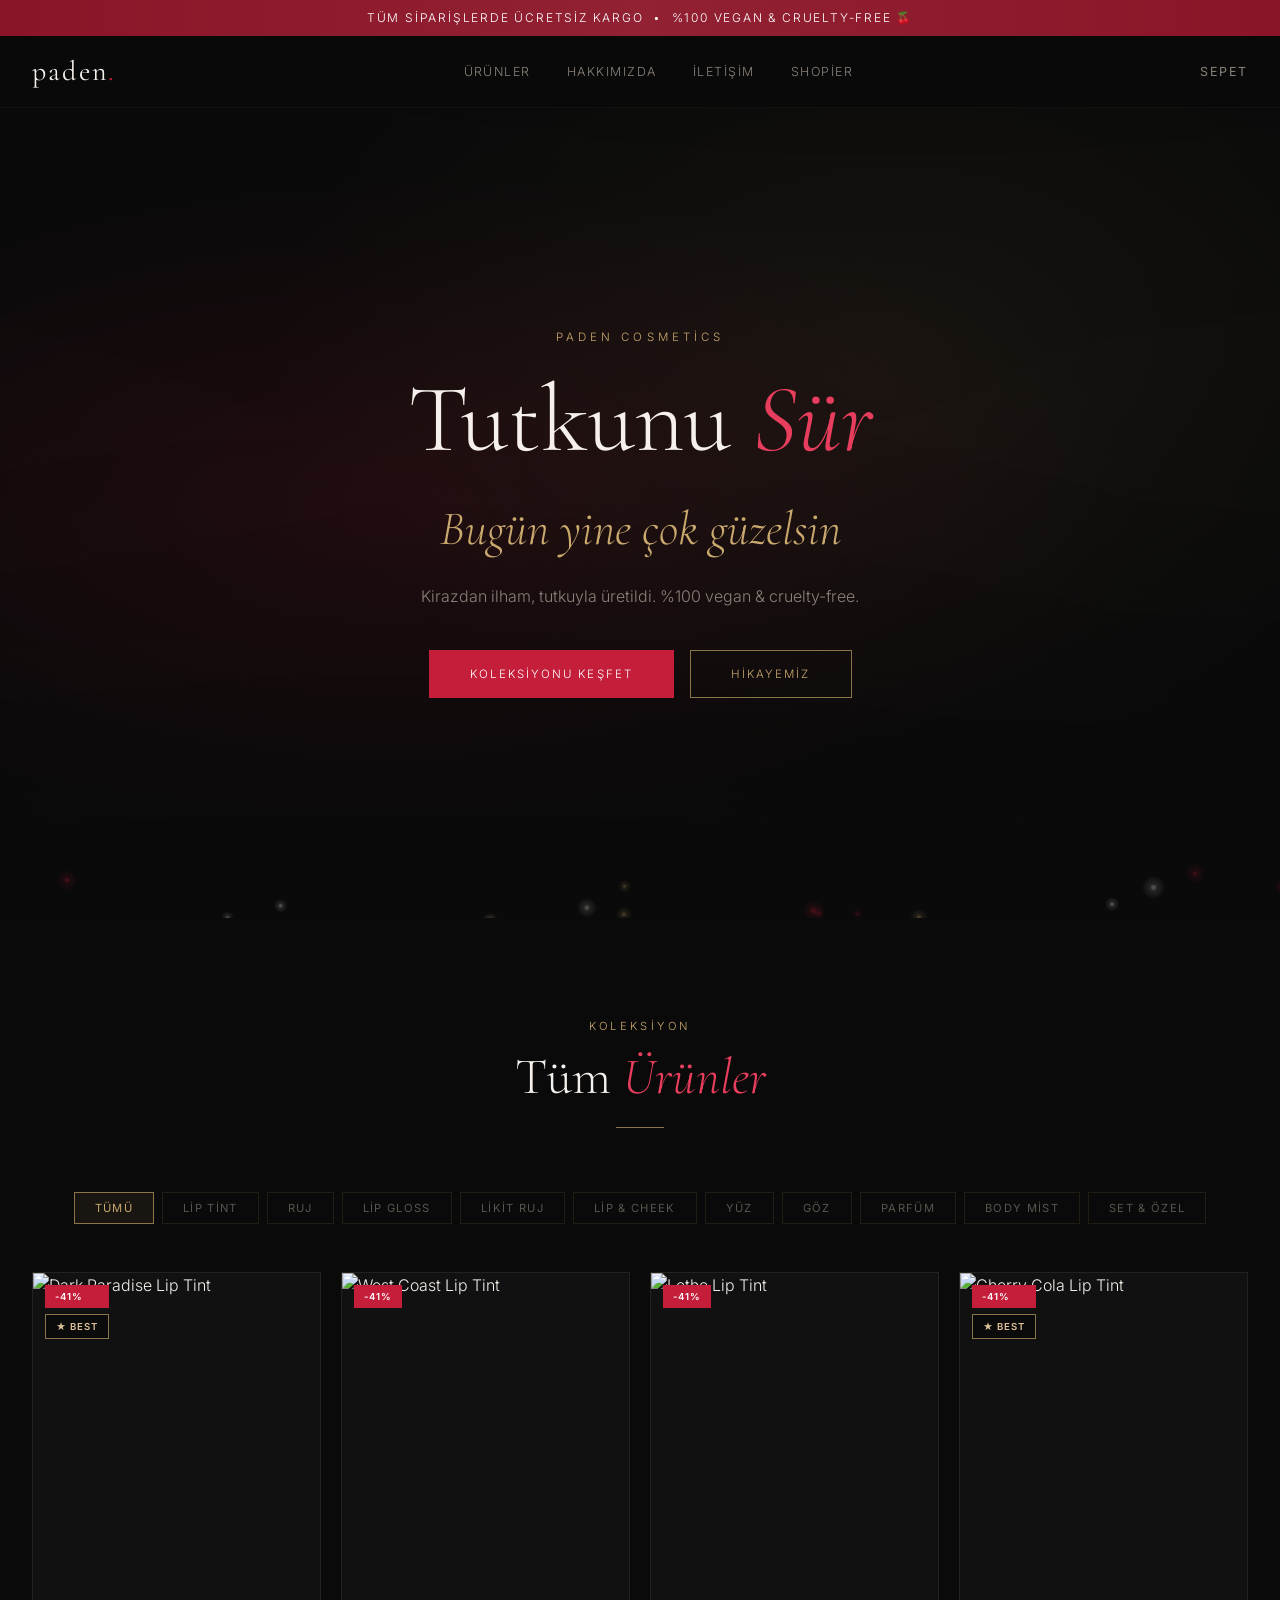
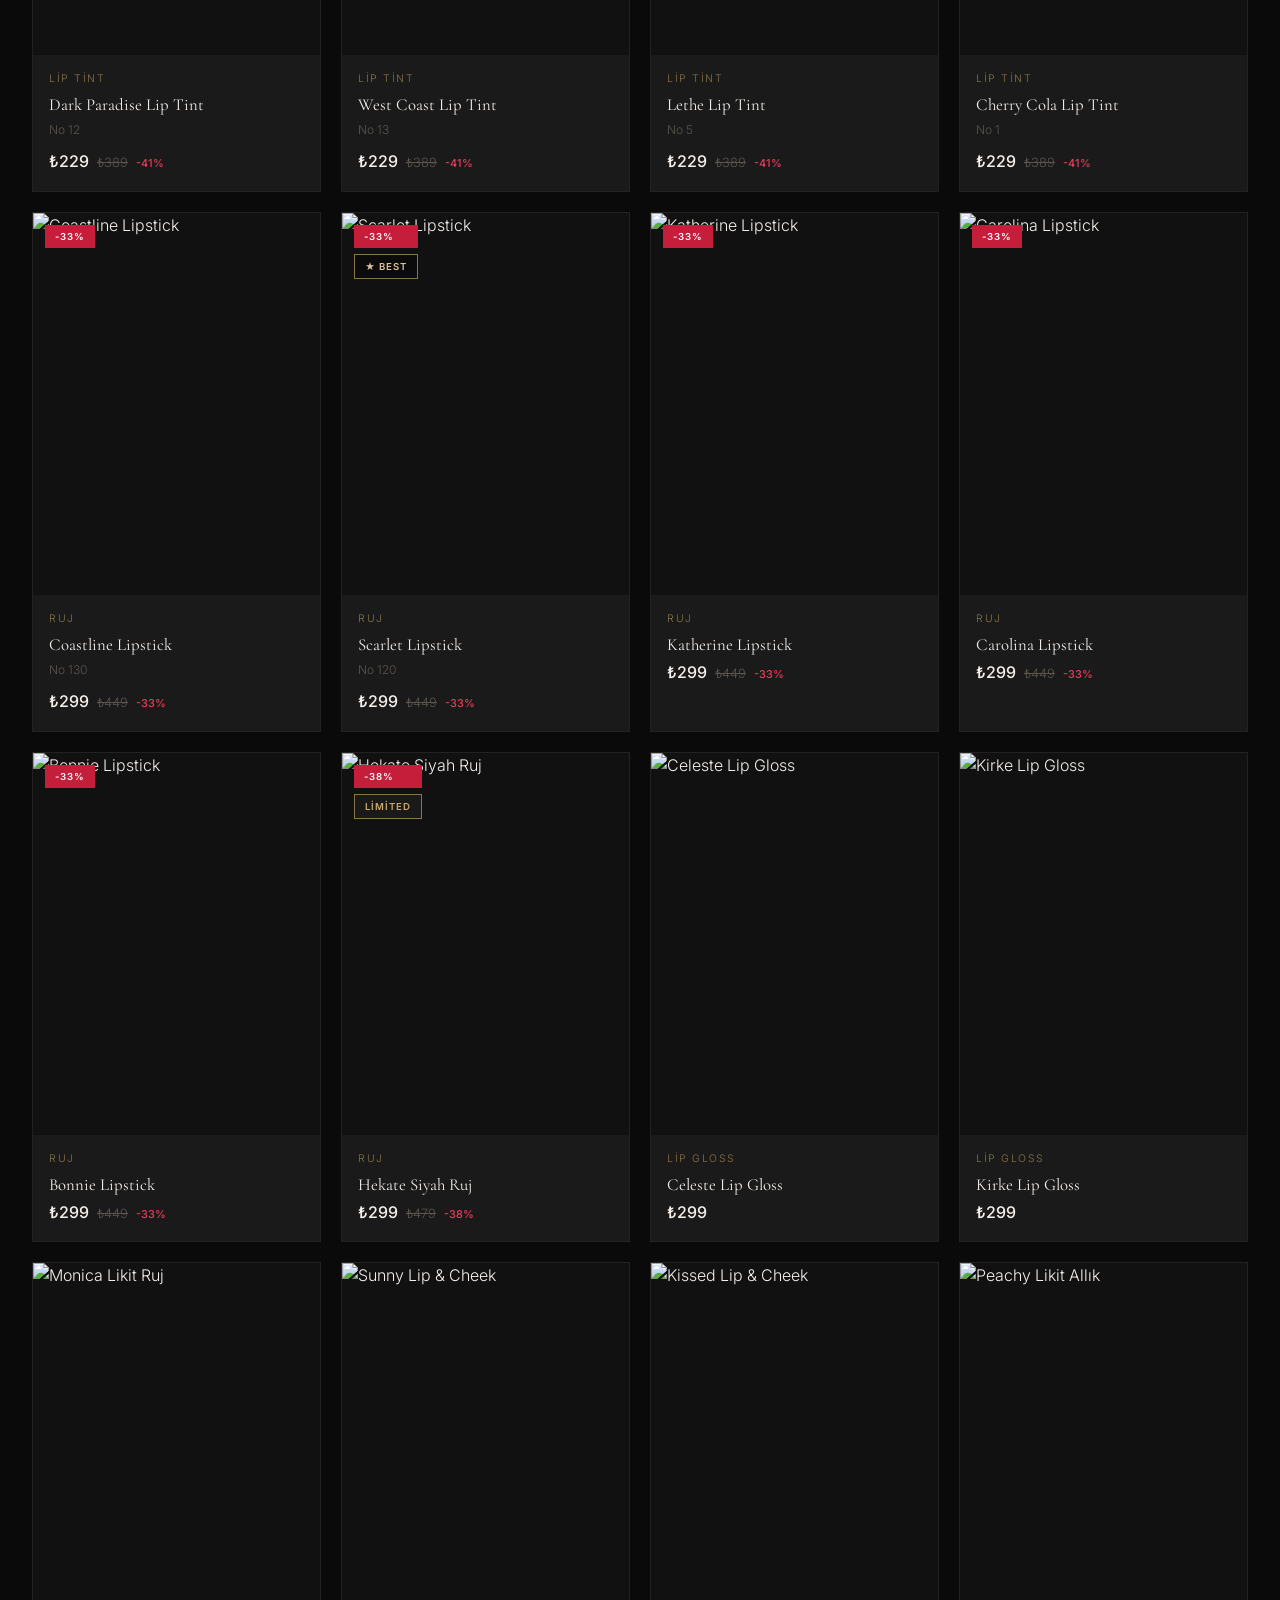
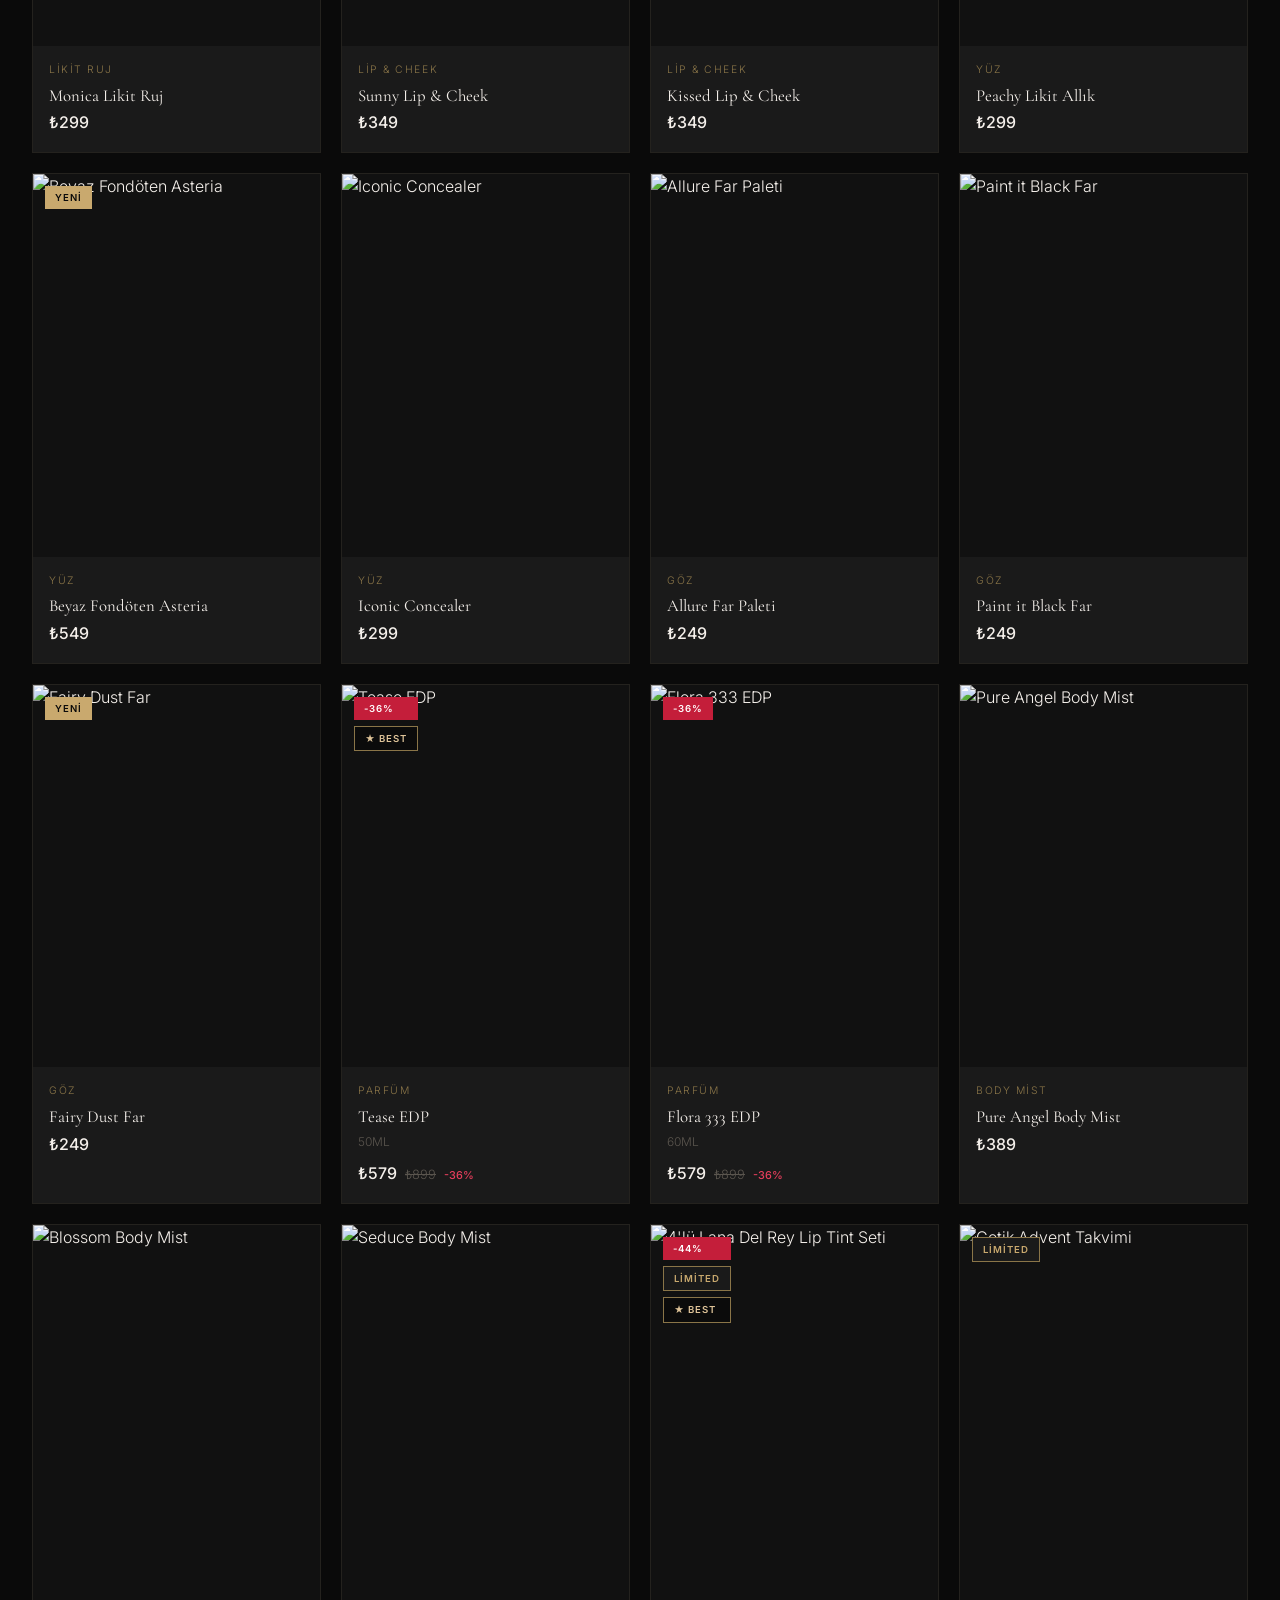
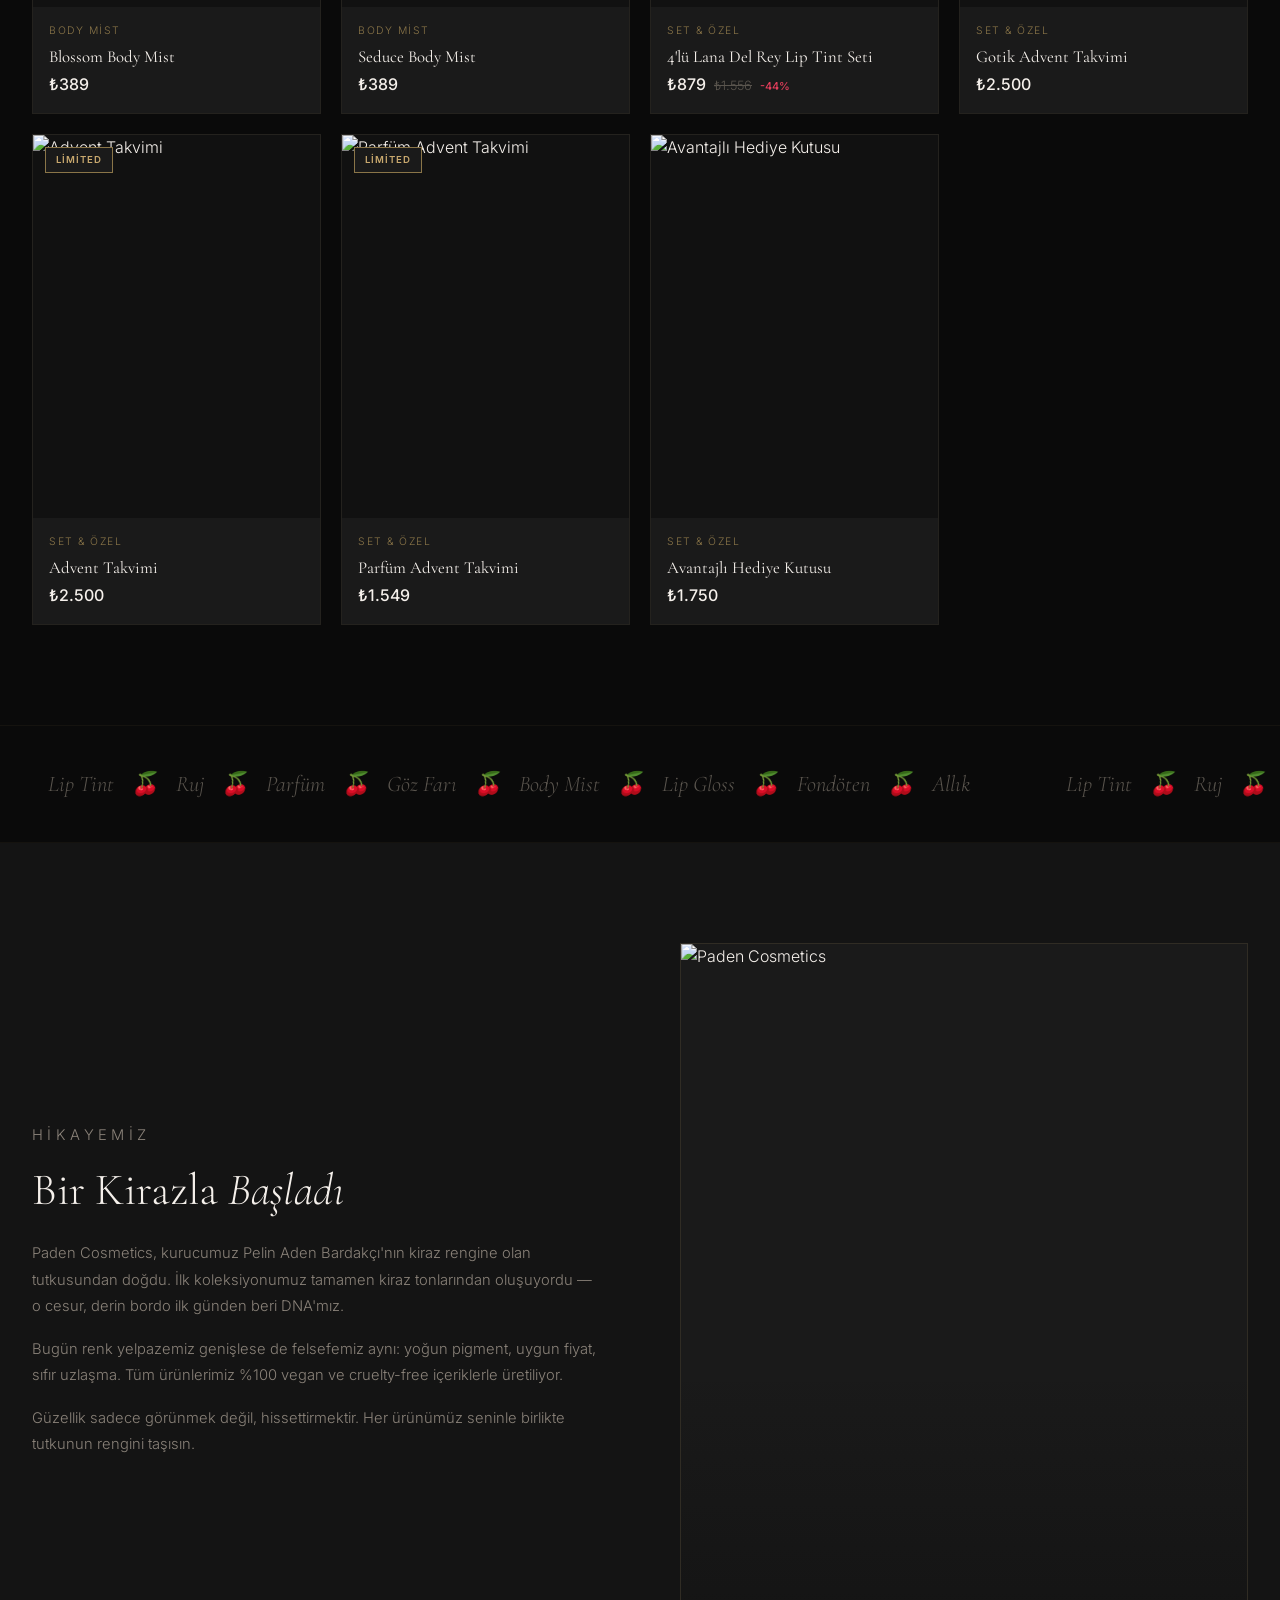
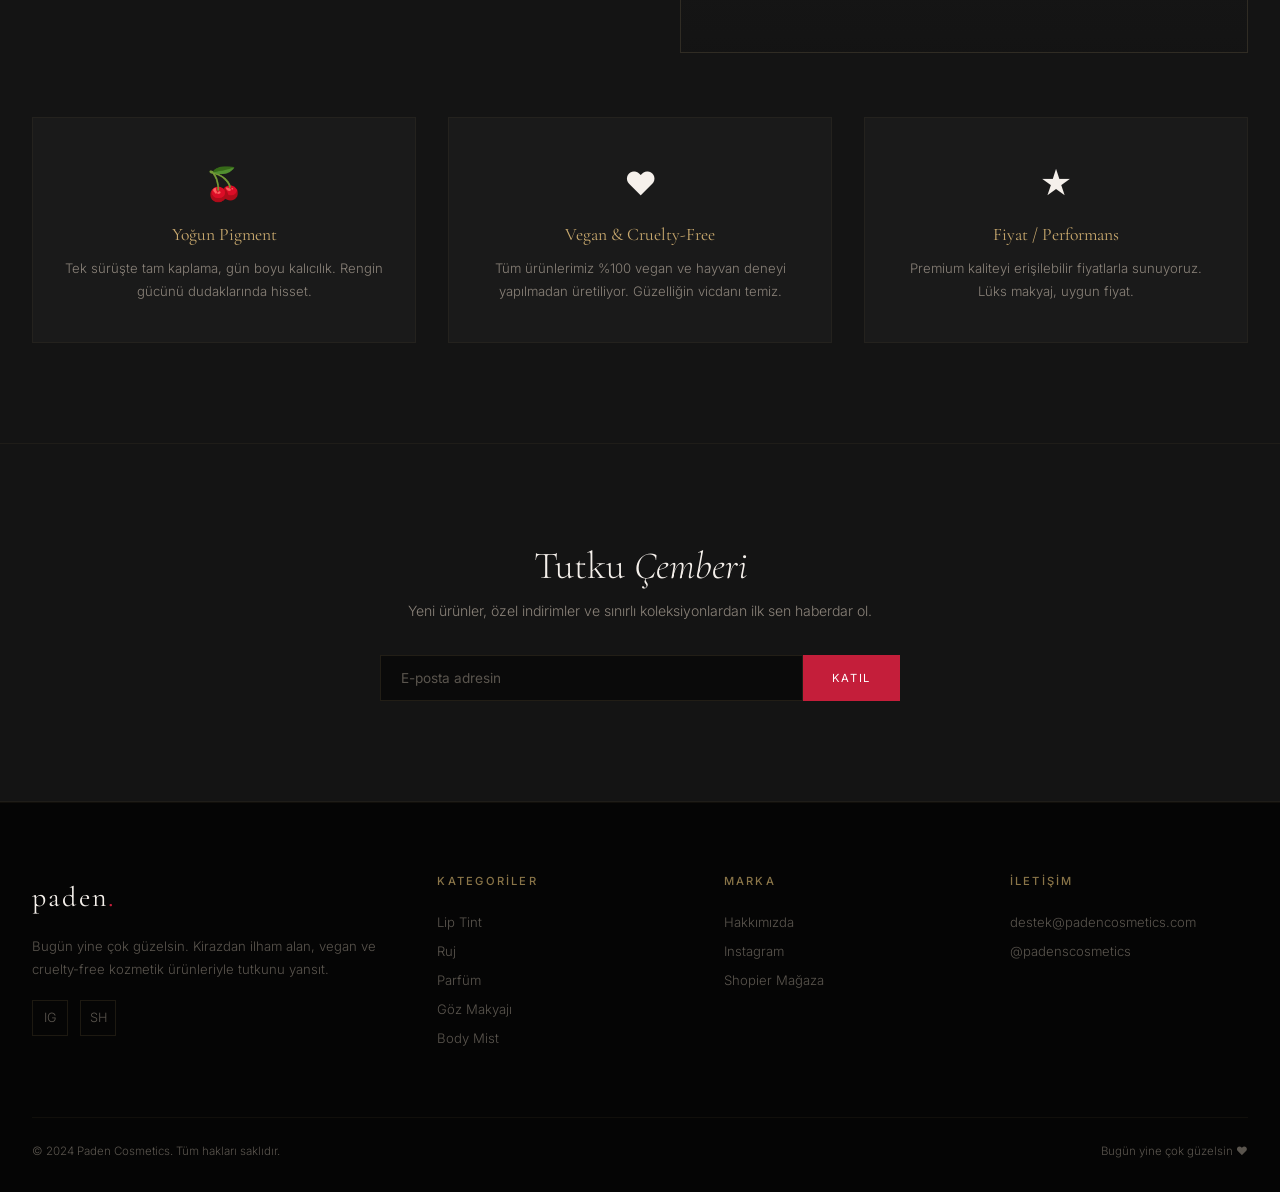
==== index.html @ 8fc8dcd7 "Premium double cherry loader with darker tones, glow, progress bar Redesigned loading screen: double" ====
<!DOCTYPE html>
<html lang="tr">
<head>
  <meta charset="UTF-8">
  <meta name="viewport" content="width=device-width, initial-scale=1.0">
  <title>Paden Cosmetics — Bugün Yine Çok Güzelsin</title>
  <meta name="description" content="Paden Cosmetics — Vegan, cruelty-free, yoğun pigmentli kozmetik. Kirazdan ilham, tutkuyla üretildi.">
  <link rel="stylesheet" href="css/style.css">
  <link rel="icon" href="data:image/svg+xml,<svg xmlns='http://www.w3.org/2000/svg' viewBox='0 0 32 32'><text y='24' font-size='24' fill='%23c41e3a'>P</text></svg>">
</head>
<body>

  <!-- Loading Screen -->
  <div class="loader" id="loader">
    <div class="loader-inner">
      <div class="loader-glow"></div>
      <svg viewBox="0 0 180 160" width="180" height="160" class="cherry-svg">
        <defs>
          <radialGradient id="cherryGrad" cx="40%" cy="35%" r="60%">
            <stop offset="0%" stop-color="#9a1a2e"/>
            <stop offset="40%" stop-color="#701222"/>
            <stop offset="100%" stop-color="#3d0812"/>
          </radialGradient>
          <radialGradient id="cherryGrad2" cx="40%" cy="35%" r="60%">
            <stop offset="0%" stop-color="#8a1628"/>
            <stop offset="40%" stop-color="#64101e"/>
            <stop offset="100%" stop-color="#350710"/>
          </radialGradient>
          <filter id="cherryBlur">
            <feGaussianBlur stdDeviation="0.5"/>
          </filter>
        </defs>
        <!-- Stems - elegant curves meeting at top -->
        <path d="M88 12 Q82 35 68 62" stroke="#3d6b2a" stroke-width="2.5" fill="none" stroke-linecap="round" opacity="0">
          <animate attributeName="opacity" from="0" to="1" dur="0.4s" begin="0.1s" fill="freeze"/>
        </path>
        <path d="M88 12 Q96 38 112 58" stroke="#3d6b2a" stroke-width="2.5" fill="none" stroke-linecap="round" opacity="0">
          <animate attributeName="opacity" from="0" to="1" dur="0.4s" begin="0.15s" fill="freeze"/>
        </path>
        <!-- Leaf at junction -->
        <path d="M86 14 Q96 6 108 10 Q100 18 88 16Z" fill="#4a8a34" opacity="0">
          <animate attributeName="opacity" from="0" to="1" dur="0.3s" begin="0.2s" fill="freeze"/>
        </path>
        <path d="M92 12 Q98 9 104 11" stroke="#5aa042" stroke-width="0.8" fill="none" opacity="0">
          <animate attributeName="opacity" from="0" to="0.6" dur="0.3s" begin="0.25s" fill="freeze"/>
        </path>

        <!-- Left cherry (slightly in front) -->
        <g opacity="0">
          <animate attributeName="opacity" from="0" to="1" dur="0.5s" begin="0.3s" fill="freeze"/>
          <circle cx="65" cy="95" r="32" fill="url(#cherryGrad)"/>
          <!-- Highlight -->
          <ellipse cx="52" cy="82" rx="10" ry="7" fill="rgba(255,255,255,0.15)" transform="rotate(-25 52 82)"/>
          <ellipse cx="50" cy="79" rx="4" ry="3" fill="rgba(255,255,255,0.25)" transform="rotate(-25 50 79)"/>
          <!-- Bottom shadow -->
          <ellipse cx="68" cy="118" rx="10" ry="3" fill="rgba(196,30,58,0.08)"/>
        </g>

        <!-- Right cherry -->
        <g opacity="0">
          <animate attributeName="opacity" from="0" to="1" dur="0.5s" begin="0.4s" fill="freeze"/>
          <circle cx="115" cy="90" r="30" fill="url(#cherryGrad2)"/>
          <!-- Highlight -->
          <ellipse cx="103" cy="78" rx="9" ry="6" fill="rgba(255,255,255,0.13)" transform="rotate(-25 103 78)"/>
          <ellipse cx="101" cy="76" rx="3.5" ry="2.5" fill="rgba(255,255,255,0.22)" transform="rotate(-25 101 76)"/>
          <!-- Bottom shadow -->
          <ellipse cx="118" cy="113" rx="9" ry="3" fill="rgba(196,30,58,0.06)"/>
        </g>

        <!-- Bite on right cherry (animated) -->
        <circle cx="142" cy="84" r="0" fill="#0a0a0a">
          <animate attributeName="r" from="0" to="17" dur="0.3s" begin="1.2s" fill="freeze" calcMode="spline" keySplines="0.4 0 0.2 1"/>
        </circle>
        <circle cx="136" cy="74" r="0" fill="#0a0a0a">
          <animate attributeName="r" from="0" to="5" dur="0.2s" begin="1.25s" fill="freeze"/>
        </circle>
        <circle cx="138" cy="94" r="0" fill="#0a0a0a">
          <animate attributeName="r" from="0" to="4.5" dur="0.2s" begin="1.28s" fill="freeze"/>
        </circle>
        <!-- Exposed fruit flesh -->
        <circle cx="134" cy="84" r="0" fill="#b82040">
          <animate attributeName="r" from="0" to="9" dur="0.25s" begin="1.22s" fill="freeze"/>
        </circle>
        <!-- Juice drip from bite -->
        <circle cx="140" cy="100" r="0" fill="#c41e3a" opacity="0.7">
          <animate attributeName="r" from="0" to="2.5" dur="0.3s" begin="1.5s" fill="freeze"/>
          <animate attributeName="cy" from="100" to="120" dur="0.8s" begin="1.5s" fill="freeze" calcMode="spline" keySplines="0.4 0 1 1"/>
          <animate attributeName="opacity" from="0.7" to="0" dur="0.8s" begin="1.5s" fill="freeze"/>
        </circle>
      </svg>
      <div class="loader-brand">
        <div class="loader-text font-display">paden<span>.</span></div>
        <div class="loader-tagline">Bugün yine çok güzelsin</div>
      </div>
      <div class="loader-progress">
        <div class="loader-progress-bar"></div>
      </div>
    </div>
  </div>

  <!-- Announcement Bar -->
  <div class="announce-bar">
    <span>Tüm siparişlerde ücretsiz kargo &nbsp;&bull;&nbsp; %100 Vegan &amp; Cruelty-Free &#127826;</span>
  </div>

  <!-- Header -->
  <header class="site-header" id="siteHeader">
    <div class="header-inner">
      <a href="/" class="logo">paden<span>.</span></a>
      <nav class="nav-links" id="navLinks">
        <a href="#products">Ürünler</a>
        <a href="#story">Hakkımızda</a>
        <a href="#contact">İletişim</a>
        <a href="https://www.shopier.com/padenscosmetics" target="_blank" rel="noopener">Shopier</a>
      </nav>
      <div class="header-actions">
        <button class="cart-btn" id="cartToggle">
          Sepet <span class="cart-count" id="cartCount"></span>
        </button>
        <button class="menu-toggle" id="menuToggle" aria-label="Menü">
          <span></span><span></span><span></span>
        </button>
      </div>
    </div>
  </header>

  <!-- Hero -->
  <section class="hero" id="hero">
    <div class="hero-bg">
      <canvas id="heroCanvas"></canvas>
    </div>
    <div class="hero-content">
      <p class="hero-eyebrow">Paden Cosmetics</p>
      <h1 class="hero-title font-display">Tutkunu <em>Sür</em></h1>
      <p class="hero-motto font-display">Bugün yine çok güzelsin</p>
      <p class="hero-subtitle">Kirazdan ilham, tutkuyla üretildi. %100 vegan &amp; cruelty-free.</p>
      <div class="hero-cta">
        <a href="#products" class="btn-primary">Koleksiyonu Keşfet</a>
        <a href="#story" class="btn-outline">Hikayemiz</a>
      </div>
    </div>
  </section>

  <!-- Products -->
  <section class="section" id="products">
    <div class="section-inner">
      <div class="section-header reveal">
        <p class="section-eyebrow">Koleksiyon</p>
        <h2 class="section-title">Tüm <em>Ürünler</em></h2>
        <div class="section-line"></div>
      </div>
      <div class="filter-bar reveal" id="filterBar"></div>
      <div class="product-grid" id="productGrid"></div>
    </div>
  </section>

  <!-- Marquee -->
  <div class="marquee-section">
    <div class="marquee-track">
      <span class="marquee-item">Lip Tint <span class="dot">&#127826;</span> Ruj <span class="dot">&#127826;</span> Parfüm <span class="dot">&#127826;</span> Göz Farı <span class="dot">&#127826;</span> Body Mist <span class="dot">&#127826;</span> Lip Gloss <span class="dot">&#127826;</span> Fondöten <span class="dot">&#127826;</span> Allık</span>
      <span class="marquee-item">Lip Tint <span class="dot">&#127826;</span> Ruj <span class="dot">&#127826;</span> Parfüm <span class="dot">&#127826;</span> Göz Farı <span class="dot">&#127826;</span> Body Mist <span class="dot">&#127826;</span> Lip Gloss <span class="dot">&#127826;</span> Fondöten <span class="dot">&#127826;</span> Allık</span>
      <span class="marquee-item">Lip Tint <span class="dot">&#127826;</span> Ruj <span class="dot">&#127826;</span> Parfüm <span class="dot">&#127826;</span> Göz Farı <span class="dot">&#127826;</span> Body Mist <span class="dot">&#127826;</span> Lip Gloss <span class="dot">&#127826;</span> Fondöten <span class="dot">&#127826;</span> Allık</span>
    </div>
  </div>

  <!-- Story -->
  <section class="section story-section" id="story">
    <div class="section-inner">
      <div class="story-grid">
        <div class="story-text reveal">
          <p class="section-eyebrow">Hikayemiz</p>
          <h2 class="font-display">Bir Kirazla <em>Başladı</em></h2>
          <p>Paden Cosmetics, kurucumuz Pelin Aden Bardakçı'nın kiraz rengine olan tutkusundan doğdu. İlk koleksiyonumuz tamamen kiraz tonlarından oluşuyordu — o cesur, derin bordo ilk günden beri DNA'mız.</p>
          <p>Bugün renk yelpazemiz genişlese de felsefemiz aynı: yoğun pigment, uygun fiyat, sıfır uzlaşma. Tüm ürünlerimiz %100 vegan ve cruelty-free içeriklerle üretiliyor.</p>
          <p>Güzellik sadece görünmek değil, hissettirmektir. Her ürünümüz seninle birlikte tutkunun rengini taşısın.</p>
        </div>
        <div class="story-visual reveal">
          <img src="https://cdn.shopier.app/pictures_mid/padenscosmetics_ae073a94ed9311b39c0adde86c7b3a13.jpeg" alt="Paden Cosmetics" loading="lazy">
          <div class="story-visual-overlay"></div>
        </div>
      </div>

      <div class="values-grid">
        <div class="value-card reveal">
          <span class="value-icon">&#127826;</span>
          <h4>Yoğun Pigment</h4>
          <p>Tek sürüşte tam kaplama, gün boyu kalıcılık. Rengin gücünü dudaklarında hisset.</p>
        </div>
        <div class="value-card reveal">
          <span class="value-icon">&#9829;</span>
          <h4>Vegan & Cruelty-Free</h4>
          <p>Tüm ürünlerimiz %100 vegan ve hayvan deneyi yapılmadan üretiliyor. Güzelliğin vicdanı temiz.</p>
        </div>
        <div class="value-card reveal">
          <span class="value-icon">&#9733;</span>
          <h4>Fiyat / Performans</h4>
          <p>Premium kaliteyi erişilebilir fiyatlarla sunuyoruz. Lüks makyaj, uygun fiyat.</p>
        </div>
      </div>
    </div>
  </section>

  <!-- Newsletter -->
  <section class="section newsletter-section" id="contact">
    <div class="section-inner">
      <div class="newsletter-inner reveal">
        <h2 class="font-display">Tutku <em>Çemberi</em></h2>
        <p>Yeni ürünler, özel indirimler ve sınırlı koleksiyonlardan ilk sen haberdar ol.</p>
        <form class="newsletter-form" onsubmit="return false;">
          <input type="email" placeholder="E-posta adresin">
          <button type="submit">Katıl</button>
        </form>
      </div>
    </div>
  </section>

  <!-- Footer -->
  <footer class="site-footer">
    <div class="footer-inner">
      <div class="footer-grid">
        <div class="footer-brand">
          <div class="logo">paden<span>.</span></div>
          <p>Bugün yine çok güzelsin. Kirazdan ilham alan, vegan ve cruelty-free kozmetik ürünleriyle tutkunu yansıt.</p>
          <div class="footer-social">
            <a href="https://www.instagram.com/padenscosmetics/" target="_blank" rel="noopener" aria-label="Instagram">IG</a>
            <a href="https://www.shopier.com/padenscosmetics" target="_blank" rel="noopener" aria-label="Shopier">SH</a>
          </div>
        </div>
        <div class="footer-col">
          <h4>Kategoriler</h4>
          <a href="#" data-filter="lip-tint">Lip Tint</a>
          <a href="#" data-filter="lipstick">Ruj</a>
          <a href="#" data-filter="parfum">Parfüm</a>
          <a href="#" data-filter="eyes">Göz Makyajı</a>
          <a href="#" data-filter="body-mist">Body Mist</a>
        </div>
        <div class="footer-col">
          <h4>Marka</h4>
          <a href="#story">Hakkımızda</a>
          <a href="https://www.instagram.com/padenscosmetics/" target="_blank">Instagram</a>
          <a href="https://www.shopier.com/padenscosmetics" target="_blank">Shopier Mağaza</a>
        </div>
        <div class="footer-col">
          <h4>İletişim</h4>
          <a href="mailto:destek@padencosmetics.com">destek@padencosmetics.com</a>
          <a href="https://www.instagram.com/padenscosmetics/" target="_blank">@padenscosmetics</a>
        </div>
      </div>
      <div class="footer-bottom">
        <span>&copy; 2024 Paden Cosmetics. Tüm hakları saklıdır.</span>
        <span>Bugün yine çok güzelsin &#10084;</span>
      </div>
    </div>
  </footer>

  <!-- Cart Drawer -->
  <div class="cart-overlay" id="cartOverlay"></div>
  <div class="cart-drawer" id="cartDrawer">
    <div class="cart-drawer-header">
      <h3>Sepetiniz</h3>
      <button class="cart-close" id="cartClose">&times;</button>
    </div>
    <div class="cart-items" id="cartItems">
      <div class="cart-empty">Sepetiniz boş</div>
    </div>
    <div class="cart-footer">
      <div class="cart-total">
        <span>Toplam</span>
        <span class="cart-total-amount" id="cartTotal">&#8378;0</span>
      </div>
      <a href="https://www.shopier.com/padenscosmetics" target="_blank" class="cart-checkout-btn">Shopier'de Satın Al</a>
    </div>
  </div>

  <script src="js/products.js"></script>
  <script src="js/app.js"></script>
</body>
</html>
---- css/style.css ----
/* ═══════════════════════════════════════════════════
   PADEN COSMETICS — Dark Glam Aesthetic
   ═══════════════════════════════════════════════════ */

@import url('https://fonts.googleapis.com/css2?family=Cormorant+Garamond:ital,wght@0,300;0,400;0,500;0,600;0,700;1,300;1,400&family=Inter:wght@300;400;500;600&display=swap');

/* ── Variables ── */
:root {
  --bg: #0a0a0a;
  --bg-elevated: #141414;
  --bg-card: #1a1a1a;
  --bg-card-hover: #222;
  --text: #f5f0eb;
  --text-muted: #8a8279;
  --text-dim: #5a554e;
  --accent: #c41e3a;
  --accent-light: #e63e5c;
  --accent-dark: #8b1528;
  --gold: #c9a96e;
  --gold-light: #dfc499;
  --gold-dim: #8a7548;
  --border: rgba(201,169,110,0.12);
  --border-light: rgba(201,169,110,0.06);
  --shadow: 0 4px 24px rgba(0,0,0,0.4);
  --shadow-lg: 0 12px 48px rgba(0,0,0,0.6);
  --radius: 2px;
  --radius-lg: 4px;
  --font-display: 'Cormorant Garamond', Georgia, serif;
  --font-body: 'Inter', -apple-system, sans-serif;
  --header-h: 72px;
  --announce-h: 36px;
  --max-w: 1320px;
  --transition: 0.3s cubic-bezier(0.4, 0, 0.2, 1);
}

/* ── Reset ── */
*, *::before, *::after { box-sizing: border-box; margin: 0; padding: 0; }

html {
  scroll-behavior: smooth;
  -webkit-font-smoothing: antialiased;
  -moz-osx-font-smoothing: grayscale;
}

body {
  font-family: var(--font-body);
  font-weight: 300;
  color: var(--text);
  background: var(--bg);
  line-height: 1.6;
  overflow-x: hidden;
}

a { color: inherit; text-decoration: none; }
img { max-width: 100%; display: block; }
button { font-family: inherit; cursor: pointer; border: none; background: none; color: inherit; }
ul, ol { list-style: none; }

/* ── Typography ── */
.font-display { font-family: var(--font-display); }

h1, h2, h3, h4 {
  font-family: var(--font-display);
  font-weight: 400;
  line-height: 1.15;
}

/* ── Loading Screen ── */
.loader {
  position: fixed;
  inset: 0;
  z-index: 10000;
  background: var(--bg);
  display: flex;
  align-items: center;
  justify-content: center;
  transition: opacity 0.6s cubic-bezier(0.4, 0, 0.2, 1), visibility 0.6s;
}

.loader.done {
  opacity: 0;
  visibility: hidden;
  pointer-events: none;
}

.loader-inner {
  text-align: center;
  position: relative;
}

.loader-glow {
  position: absolute;
  top: 50%;
  left: 50%;
  transform: translate(-50%, -55%);
  width: 200px;
  height: 200px;
  background: radial-gradient(circle, rgba(139,21,40,0.2) 0%, transparent 70%);
  border-radius: 50%;
  animation: glowPulse 2s ease-in-out infinite;
  pointer-events: none;
}

@keyframes glowPulse {
  0%, 100% { opacity: 0.6; transform: translate(-50%, -55%) scale(1); }
  50% { opacity: 1; transform: translate(-50%, -55%) scale(1.15); }
}

.cherry-svg {
  margin-bottom: 24px;
  filter: drop-shadow(0 8px 32px rgba(139,21,40,0.4));
}

.loader-brand {
  opacity: 0;
  animation: fadeUp 0.6s 0.5s forwards;
}

.loader-text {
  font-family: var(--font-display);
  font-size: 2.2rem;
  font-weight: 400;
  letter-spacing: 0.1em;
  color: var(--text);
  text-transform: lowercase;
  margin-bottom: 8px;
}

.loader-text span {
  color: var(--accent);
}

.loader-tagline {
  font-family: var(--font-display);
  font-size: 0.88rem;
  font-style: italic;
  color: var(--text-dim);
  letter-spacing: 0.05em;
}

.loader-progress {
  width: 120px;
  height: 1px;
  background: var(--border);
  margin: 28px auto 0;
  overflow: hidden;
  opacity: 0;
  animation: fadeUp 0.3s 0.6s forwards;
}

.loader-progress-bar {
  height: 100%;
  width: 0;
  background: linear-gradient(90deg, var(--accent-dark), var(--accent), var(--gold-dim));
  animation: progressFill 1.8s 0.6s cubic-bezier(0.4, 0, 0.2, 1) forwards;
}

@keyframes progressFill {
  0% { width: 0; }
  30% { width: 40%; }
  60% { width: 70%; }
  100% { width: 100%; }
}

/* ── Announcement Bar ── */
.announce-bar {
  background: var(--accent-dark);
  color: #fff;
  text-align: center;
  font-size: 0.75rem;
  letter-spacing: 0.15em;
  text-transform: uppercase;
  padding: 8px 16px;
  height: var(--announce-h);
  display: flex;
  align-items: center;
  justify-content: center;
  position: relative;
  overflow: hidden;
}

.announce-bar::before {
  content: '';
  position: absolute;
  inset: 0;
  background: linear-gradient(90deg, transparent, rgba(255,255,255,0.05), transparent);
  animation: shimmer 4s infinite;
}

@keyframes shimmer {
  0% { transform: translateX(-100%); }
  100% { transform: translateX(100%); }
}

/* ── Header ── */
.site-header {
  position: sticky;
  top: 0;
  z-index: 1000;
  background: rgba(10,10,10,0.92);
  backdrop-filter: blur(20px);
  -webkit-backdrop-filter: blur(20px);
  border-bottom: 1px solid var(--border-light);
  height: var(--header-h);
  transition: box-shadow var(--transition);
}

.site-header.scrolled {
  box-shadow: 0 2px 40px rgba(0,0,0,0.5);
}

.header-inner {
  max-width: var(--max-w);
  margin: 0 auto;
  padding: 0 32px;
  height: 100%;
  display: flex;
  align-items: center;
  justify-content: space-between;
}

.logo {
  font-family: var(--font-display);
  font-size: 1.75rem;
  font-weight: 400;
  letter-spacing: 0.08em;
  color: var(--text);
  text-transform: lowercase;
}

.logo span {
  color: var(--accent);
}

.nav-links {
  display: flex;
  gap: 36px;
  align-items: center;
}

.nav-links a {
  font-size: 0.78rem;
  letter-spacing: 0.12em;
  text-transform: uppercase;
  color: var(--text-muted);
  transition: color var(--transition);
  position: relative;
}

.nav-links a::after {
  content: '';
  position: absolute;
  bottom: -4px;
  left: 0;
  width: 0;
  height: 1px;
  background: var(--gold);
  transition: width var(--transition);
}

.nav-links a:hover { color: var(--gold); }
.nav-links a:hover::after { width: 100%; }

.header-actions {
  display: flex;
  align-items: center;
  gap: 20px;
}

.cart-btn {
  position: relative;
  font-size: 0.78rem;
  letter-spacing: 0.12em;
  text-transform: uppercase;
  color: var(--text-muted);
  transition: color var(--transition);
}

.cart-btn:hover { color: var(--gold); }

.cart-count {
  position: absolute;
  top: -8px;
  right: -14px;
  background: var(--accent);
  color: #fff;
  font-size: 0.6rem;
  width: 16px;
  height: 16px;
  border-radius: 50%;
  display: flex;
  align-items: center;
  justify-content: center;
  font-weight: 600;
}

.cart-count:empty { display: none; }

/* Mobile menu toggle */
.menu-toggle {
  display: none;
  flex-direction: column;
  gap: 5px;
  padding: 4px;
}

.menu-toggle span {
  display: block;
  width: 22px;
  height: 1.5px;
  background: var(--text);
  transition: var(--transition);
}

/* ── Hero ── */
.hero {
  position: relative;
  min-height: 90vh;
  display: flex;
  align-items: center;
  justify-content: center;
  overflow: hidden;
  background: var(--bg);
}

.hero-bg {
  position: absolute;
  inset: 0;
  overflow: hidden;
}

.hero-bg::before {
  content: '';
  position: absolute;
  inset: 0;
  background: radial-gradient(ellipse at 30% 50%, rgba(196,30,58,0.15) 0%, transparent 60%),
              radial-gradient(ellipse at 70% 30%, rgba(201,169,110,0.08) 0%, transparent 50%);
  z-index: 1;
}

.hero-bg::after {
  content: '';
  position: absolute;
  inset: 0;
  background: linear-gradient(180deg, rgba(10,10,10,0.3) 0%, rgba(10,10,10,0.1) 40%, rgba(10,10,10,0.6) 100%);
  z-index: 2;
}

.hero-particles {
  position: absolute;
  inset: 0;
  z-index: 1;
}

.hero-content {
  position: relative;
  z-index: 10;
  text-align: center;
  max-width: 720px;
  padding: 0 24px;
}

.hero-eyebrow {
  font-size: 0.72rem;
  letter-spacing: 0.35em;
  text-transform: uppercase;
  color: var(--gold);
  margin-bottom: 24px;
  opacity: 0;
  transform: translateY(20px);
  animation: fadeUp 0.8s 0.3s forwards;
}

.hero-title {
  font-size: clamp(3rem, 8vw, 6rem);
  font-weight: 300;
  line-height: 1.05;
  margin-bottom: 20px;
  opacity: 0;
  transform: translateY(30px);
  animation: fadeUp 0.8s 0.5s forwards;
}

.hero-title em {
  font-style: italic;
  color: var(--accent-light);
}

.hero-motto {
  font-size: clamp(1.5rem, 4vw, 3rem);
  font-weight: 300;
  font-style: italic;
  color: var(--gold);
  margin-bottom: 16px;
  opacity: 0;
  transform: translateY(20px);
  animation: fadeUp 0.8s 0.6s forwards;
}

.hero-subtitle {
  font-size: 1rem;
  color: var(--text-muted);
  font-weight: 300;
  margin-bottom: 40px;
  opacity: 0;
  transform: translateY(20px);
  animation: fadeUp 0.8s 0.8s forwards;
}

.hero-cta {
  display: inline-flex;
  gap: 16px;
  opacity: 0;
  transform: translateY(20px);
  animation: fadeUp 0.8s 0.9s forwards;
}

.btn-primary {
  padding: 14px 40px;
  background: var(--accent);
  color: #fff;
  font-size: 0.72rem;
  letter-spacing: 0.18em;
  text-transform: uppercase;
  border: 1px solid var(--accent);
  transition: var(--transition);
}

.btn-primary:hover {
  background: transparent;
  color: var(--accent-light);
}

.btn-outline {
  padding: 14px 40px;
  background: transparent;
  color: var(--gold);
  font-size: 0.72rem;
  letter-spacing: 0.18em;
  text-transform: uppercase;
  border: 1px solid var(--gold-dim);
  transition: var(--transition);
}

.btn-outline:hover {
  background: var(--gold);
  color: var(--bg);
  border-color: var(--gold);
}

@keyframes fadeUp {
  to { opacity: 1; transform: translateY(0); }
}

/* ── Floating particles in hero ── */
.particle {
  position: absolute;
  border-radius: 50%;
  pointer-events: none;
  animation: float linear infinite;
}

@keyframes float {
  0% { transform: translateY(0) scale(1); opacity: 0; }
  10% { opacity: 1; }
  90% { opacity: 1; }
  100% { transform: translateY(-100vh) scale(0.5); opacity: 0; }
}

/* ── Section Shared ── */
.section {
  padding: 100px 32px;
}

.section-inner {
  max-width: var(--max-w);
  margin: 0 auto;
}

.section-header {
  text-align: center;
  margin-bottom: 64px;
}

.section-eyebrow {
  font-size: 0.7rem;
  letter-spacing: 0.3em;
  text-transform: uppercase;
  color: var(--gold);
  margin-bottom: 12px;
}

.section-title {
  font-size: clamp(2rem, 4vw, 3.2rem);
  font-weight: 300;
  color: var(--text);
}

.section-title em {
  font-style: italic;
  color: var(--accent-light);
}

.section-line {
  width: 48px;
  height: 1px;
  background: var(--gold-dim);
  margin: 20px auto 0;
}

/* ── Category Filter Bar ── */
.filter-bar {
  display: flex;
  justify-content: center;
  flex-wrap: wrap;
  gap: 8px;
  margin-bottom: 48px;
}

.filter-btn {
  padding: 8px 20px;
  font-size: 0.7rem;
  letter-spacing: 0.12em;
  text-transform: uppercase;
  color: var(--text-dim);
  border: 1px solid var(--border);
  transition: var(--transition);
}

.filter-btn:hover,
.filter-btn.active {
  color: var(--gold);
  border-color: var(--gold-dim);
}

.filter-btn.active {
  background: rgba(201,169,110,0.08);
}

/* ── Product Grid ── */
.product-grid {
  display: grid;
  grid-template-columns: repeat(4, 1fr);
  gap: 20px;
}

.product-card {
  position: relative;
  background: var(--bg-card);
  border: 1px solid var(--border-light);
  overflow: hidden;
  transition: var(--transition);
  cursor: pointer;
}

.product-card:hover {
  border-color: var(--border);
  transform: translateY(-4px);
  box-shadow: var(--shadow);
}

.product-card-image {
  position: relative;
  aspect-ratio: 3/4;
  overflow: hidden;
  background: #111;
}

.product-card-image img {
  width: 100%;
  height: 100%;
  object-fit: cover;
  transition: transform 0.6s cubic-bezier(0.4, 0, 0.2, 1);
}

.product-card:hover .product-card-image img {
  transform: scale(1.06);
}

.product-card-badge {
  position: absolute;
  top: 12px;
  left: 12px;
  display: flex;
  flex-direction: column;
  gap: 6px;
  z-index: 2;
}

.badge {
  padding: 4px 10px;
  font-size: 0.6rem;
  letter-spacing: 0.1em;
  text-transform: uppercase;
  font-weight: 600;
}

.badge-sale {
  background: var(--accent);
  color: #fff;
}

.badge-new {
  background: var(--gold);
  color: var(--bg);
}

.badge-limited {
  background: #1a1a1a;
  color: var(--gold);
  border: 1px solid var(--gold-dim);
}

.badge-bestseller {
  background: rgba(10,10,10,0.85);
  color: var(--gold-light);
  border: 1px solid var(--gold-dim);
}

.product-card-quick {
  position: absolute;
  bottom: 0;
  left: 0;
  right: 0;
  padding: 12px;
  background: linear-gradient(transparent, rgba(10,10,10,0.9));
  transform: translateY(100%);
  transition: transform var(--transition);
  z-index: 2;
}

.product-card:hover .product-card-quick {
  transform: translateY(0);
}

.quick-add-btn {
  width: 100%;
  padding: 10px;
  background: var(--accent);
  color: #fff;
  font-size: 0.68rem;
  letter-spacing: 0.15em;
  text-transform: uppercase;
  border: 1px solid var(--accent);
  transition: var(--transition);
}

.quick-add-btn:hover {
  background: var(--accent-light);
}

.product-card-info {
  padding: 16px;
}

.product-card-category {
  font-size: 0.65rem;
  letter-spacing: 0.15em;
  text-transform: uppercase;
  color: var(--gold-dim);
  margin-bottom: 6px;
}

.product-card-name {
  font-family: var(--font-display);
  font-size: 1.05rem;
  font-weight: 400;
  margin-bottom: 4px;
  color: var(--text);
  line-height: 1.3;
}

.product-card-shade {
  font-size: 0.75rem;
  color: var(--text-dim);
  margin-bottom: 10px;
}

.product-card-price {
  display: flex;
  align-items: baseline;
  gap: 8px;
}

.price-current {
  font-size: 1rem;
  font-weight: 500;
  color: var(--text);
}

.price-original {
  font-size: 0.8rem;
  color: var(--text-dim);
  text-decoration: line-through;
}

.price-discount {
  font-size: 0.68rem;
  color: var(--accent-light);
  font-weight: 500;
}

/* ── Marquee ── */
.marquee-section {
  padding: 40px 0;
  overflow: hidden;
  border-top: 1px solid var(--border-light);
  border-bottom: 1px solid var(--border-light);
}

.marquee-track {
  display: flex;
  animation: marquee 30s linear infinite;
  width: max-content;
}

.marquee-item {
  flex-shrink: 0;
  padding: 0 48px;
  font-family: var(--font-display);
  font-size: 1.4rem;
  font-weight: 300;
  font-style: italic;
  color: var(--text-dim);
  white-space: nowrap;
}

.marquee-item .dot {
  color: var(--accent);
  margin: 0 12px;
}

@keyframes marquee {
  0% { transform: translateX(0); }
  100% { transform: translateX(-50%); }
}

/* ── Story / About Section ── */
.story-section {
  background: var(--bg-elevated);
}

.story-grid {
  display: grid;
  grid-template-columns: 1fr 1fr;
  gap: 80px;
  align-items: center;
}

.story-text .section-eyebrow {
  text-align: left;
}

.story-text h2 {
  font-size: clamp(2rem, 3.5vw, 2.8rem);
  font-weight: 300;
  margin-bottom: 24px;
}

.story-text p {
  color: var(--text-muted);
  font-size: 0.92rem;
  line-height: 1.8;
  margin-bottom: 16px;
}

.story-visual {
  position: relative;
  aspect-ratio: 4/5;
  background: var(--bg-card);
  border: 1px solid var(--border);
  overflow: hidden;
}

.story-visual img {
  width: 100%;
  height: 100%;
  object-fit: cover;
}

.story-visual-overlay {
  position: absolute;
  inset: 0;
  background: linear-gradient(180deg, transparent 60%, rgba(10,10,10,0.4));
}

/* ── Values Grid ── */
.values-grid {
  display: grid;
  grid-template-columns: repeat(3, 1fr);
  gap: 32px;
  margin-top: 64px;
}

.value-card {
  padding: 40px 32px;
  background: var(--bg-card);
  border: 1px solid var(--border-light);
  text-align: center;
  transition: var(--transition);
}

.value-card:hover {
  border-color: var(--border);
  transform: translateY(-2px);
}

.value-icon {
  font-size: 2rem;
  margin-bottom: 16px;
  display: block;
}

.value-card h4 {
  font-size: 1.1rem;
  font-weight: 400;
  margin-bottom: 12px;
  color: var(--gold);
}

.value-card p {
  font-size: 0.82rem;
  color: var(--text-muted);
  line-height: 1.7;
}

/* ── Instagram / Social Section ── */
.social-section {
  background: var(--bg);
  overflow: hidden;
}

.insta-grid {
  display: grid;
  grid-template-columns: repeat(6, 1fr);
  gap: 4px;
}

.insta-item {
  aspect-ratio: 1;
  overflow: hidden;
  position: relative;
  cursor: pointer;
}

.insta-item img {
  width: 100%;
  height: 100%;
  object-fit: cover;
  transition: transform 0.5s;
}

.insta-item:hover img {
  transform: scale(1.1);
}

.insta-item::after {
  content: '';
  position: absolute;
  inset: 0;
  background: rgba(10,10,10,0.3);
  opacity: 0;
  transition: opacity var(--transition);
}

.insta-item:hover::after { opacity: 1; }

/* ── Newsletter ── */
.newsletter-section {
  background: var(--bg-elevated);
  border-top: 1px solid var(--border-light);
  border-bottom: 1px solid var(--border-light);
}

.newsletter-inner {
  text-align: center;
  max-width: 520px;
  margin: 0 auto;
}

.newsletter-inner h2 {
  font-size: clamp(1.8rem, 3vw, 2.4rem);
  font-weight: 300;
  margin-bottom: 12px;
}

.newsletter-inner p {
  color: var(--text-muted);
  font-size: 0.88rem;
  margin-bottom: 32px;
}

.newsletter-form {
  display: flex;
  gap: 0;
}

.newsletter-form input {
  flex: 1;
  padding: 14px 20px;
  background: var(--bg);
  border: 1px solid var(--border);
  color: var(--text);
  font-family: var(--font-body);
  font-size: 0.85rem;
  outline: none;
  transition: border-color var(--transition);
}

.newsletter-form input::placeholder {
  color: var(--text-dim);
}

.newsletter-form input:focus {
  border-color: var(--gold-dim);
}

.newsletter-form button {
  padding: 14px 28px;
  background: var(--accent);
  color: #fff;
  font-size: 0.7rem;
  letter-spacing: 0.15em;
  text-transform: uppercase;
  border: 1px solid var(--accent);
  transition: var(--transition);
  white-space: nowrap;
}

.newsletter-form button:hover {
  background: var(--accent-light);
}

/* ── Footer ── */
.site-footer {
  background: #050505;
  border-top: 1px solid var(--border-light);
  padding: 72px 32px 32px;
}

.footer-inner {
  max-width: var(--max-w);
  margin: 0 auto;
}

.footer-grid {
  display: grid;
  grid-template-columns: 1.5fr 1fr 1fr 1fr;
  gap: 48px;
  margin-bottom: 64px;
}

.footer-brand .logo {
  margin-bottom: 16px;
}

.footer-brand p {
  color: var(--text-dim);
  font-size: 0.82rem;
  line-height: 1.7;
  margin-bottom: 20px;
}

.footer-social {
  display: flex;
  gap: 12px;
}

.footer-social a {
  width: 36px;
  height: 36px;
  border: 1px solid var(--border);
  display: flex;
  align-items: center;
  justify-content: center;
  color: var(--text-dim);
  font-size: 0.8rem;
  transition: var(--transition);
}

.footer-social a:hover {
  border-color: var(--gold-dim);
  color: var(--gold);
}

.footer-col h4 {
  font-size: 0.7rem;
  letter-spacing: 0.2em;
  text-transform: uppercase;
  color: var(--gold-dim);
  margin-bottom: 20px;
  font-family: var(--font-body);
  font-weight: 500;
}

.footer-col a {
  display: block;
  color: var(--text-dim);
  font-size: 0.82rem;
  padding: 4px 0;
  transition: color var(--transition);
}

.footer-col a:hover {
  color: var(--text-muted);
}

.footer-bottom {
  border-top: 1px solid var(--border-light);
  padding-top: 24px;
  display: flex;
  justify-content: space-between;
  align-items: center;
  font-size: 0.72rem;
  color: var(--text-dim);
}

/* ── Cart Drawer ── */
.cart-overlay {
  position: fixed;
  inset: 0;
  background: rgba(0,0,0,0.6);
  z-index: 2000;
  opacity: 0;
  pointer-events: none;
  transition: opacity var(--transition);
}

.cart-overlay.open { opacity: 1; pointer-events: all; }

.cart-drawer {
  position: fixed;
  top: 0;
  right: 0;
  width: 420px;
  max-width: 90vw;
  height: 100vh;
  background: var(--bg-elevated);
  border-left: 1px solid var(--border);
  z-index: 2001;
  transform: translateX(100%);
  transition: transform var(--transition);
  display: flex;
  flex-direction: column;
}

.cart-drawer.open { transform: translateX(0); }

.cart-drawer-header {
  padding: 24px;
  border-bottom: 1px solid var(--border-light);
  display: flex;
  justify-content: space-between;
  align-items: center;
}

.cart-drawer-header h3 {
  font-size: 0.78rem;
  letter-spacing: 0.2em;
  text-transform: uppercase;
  font-family: var(--font-body);
  font-weight: 500;
}

.cart-close {
  font-size: 1.2rem;
  color: var(--text-dim);
  transition: color var(--transition);
}

.cart-close:hover { color: var(--text); }

.cart-items {
  flex: 1;
  overflow-y: auto;
  padding: 24px;
}

.cart-empty {
  text-align: center;
  padding: 48px 24px;
  color: var(--text-dim);
  font-size: 0.88rem;
}

.cart-item {
  display: flex;
  gap: 16px;
  padding: 16px 0;
  border-bottom: 1px solid var(--border-light);
}

.cart-item-image {
  width: 72px;
  height: 96px;
  background: var(--bg-card);
  overflow: hidden;
  flex-shrink: 0;
}

.cart-item-image img {
  width: 100%;
  height: 100%;
  object-fit: cover;
}

.cart-item-info {
  flex: 1;
}

.cart-item-name {
  font-family: var(--font-display);
  font-size: 0.95rem;
  margin-bottom: 4px;
}

.cart-item-variant {
  font-size: 0.72rem;
  color: var(--text-dim);
  margin-bottom: 8px;
}

.cart-item-price {
  font-size: 0.88rem;
  color: var(--gold);
}

.cart-item-remove {
  font-size: 0.7rem;
  color: var(--text-dim);
  text-transform: uppercase;
  letter-spacing: 0.1em;
  margin-top: 8px;
  transition: color var(--transition);
}

.cart-item-remove:hover { color: var(--accent); }

.cart-footer {
  padding: 24px;
  border-top: 1px solid var(--border-light);
}

.cart-total {
  display: flex;
  justify-content: space-between;
  margin-bottom: 16px;
  font-size: 0.88rem;
}

.cart-total-amount {
  font-weight: 500;
  color: var(--gold);
}

.cart-checkout-btn {
  width: 100%;
  padding: 14px;
  background: var(--accent);
  color: #fff;
  font-size: 0.72rem;
  letter-spacing: 0.18em;
  text-transform: uppercase;
  border: 1px solid var(--accent);
  transition: var(--transition);
}

.cart-checkout-btn:hover {
  background: var(--accent-light);
}

/* ── Product Detail Page ── */
.product-detail {
  padding-top: calc(var(--header-h) + var(--announce-h));
}

.product-detail-grid {
  max-width: var(--max-w);
  margin: 0 auto;
  padding: 48px 32px;
  display: grid;
  grid-template-columns: 1fr 1fr;
  gap: 64px;
  align-items: start;
}

.product-detail-image {
  position: sticky;
  top: calc(var(--header-h) + var(--announce-h) + 32px);
  aspect-ratio: 3/4;
  background: var(--bg-card);
  border: 1px solid var(--border-light);
  overflow: hidden;
}

.product-detail-image img {
  width: 100%;
  height: 100%;
  object-fit: cover;
}

.breadcrumb {
  font-size: 0.72rem;
  color: var(--text-dim);
  margin-bottom: 24px;
  letter-spacing: 0.05em;
}

.breadcrumb a {
  transition: color var(--transition);
}

.breadcrumb a:hover { color: var(--gold); }

.breadcrumb .sep { margin: 0 8px; }

.detail-category {
  font-size: 0.68rem;
  letter-spacing: 0.2em;
  text-transform: uppercase;
  color: var(--gold-dim);
  margin-bottom: 8px;
}

.detail-name {
  font-size: clamp(2rem, 3.5vw, 2.8rem);
  font-weight: 300;
  margin-bottom: 8px;
}

.detail-shade {
  font-size: 0.92rem;
  color: var(--text-muted);
  margin-bottom: 24px;
}

.detail-price {
  display: flex;
  align-items: baseline;
  gap: 12px;
  margin-bottom: 32px;
}

.detail-price .price-current {
  font-size: 1.5rem;
  font-weight: 500;
  color: var(--gold);
}

.detail-price .price-original {
  font-size: 1rem;
}

.detail-description {
  color: var(--text-muted);
  font-size: 0.92rem;
  line-height: 1.8;
  margin-bottom: 32px;
}

.add-to-cart-btn {
  width: 100%;
  padding: 16px;
  background: var(--accent);
  color: #fff;
  font-size: 0.75rem;
  letter-spacing: 0.2em;
  text-transform: uppercase;
  border: 1px solid var(--accent);
  transition: var(--transition);
  margin-bottom: 16px;
}

.add-to-cart-btn:hover {
  background: transparent;
  color: var(--accent-light);
}

.shopier-btn {
  width: 100%;
  padding: 16px;
  background: transparent;
  color: var(--gold);
  font-size: 0.75rem;
  letter-spacing: 0.2em;
  text-transform: uppercase;
  border: 1px solid var(--gold-dim);
  transition: var(--transition);
  display: block;
  text-align: center;
}

.shopier-btn:hover {
  background: var(--gold);
  color: var(--bg);
}

.detail-accordion {
  margin-top: 40px;
  border-top: 1px solid var(--border-light);
}

.accordion-item {
  border-bottom: 1px solid var(--border-light);
}

.accordion-trigger {
  width: 100%;
  padding: 16px 0;
  display: flex;
  justify-content: space-between;
  align-items: center;
  font-size: 0.75rem;
  letter-spacing: 0.12em;
  text-transform: uppercase;
  color: var(--text-muted);
  transition: color var(--transition);
}

.accordion-trigger:hover { color: var(--text); }

.accordion-trigger .icon {
  transition: transform var(--transition);
}

.accordion-item.open .accordion-trigger .icon {
  transform: rotate(45deg);
}

.accordion-content {
  max-height: 0;
  overflow: hidden;
  transition: max-height 0.4s ease;
}

.accordion-content-inner {
  padding: 0 0 16px;
  font-size: 0.85rem;
  color: var(--text-dim);
  line-height: 1.7;
}

/* ── Scroll Reveal ── */
.reveal {
  opacity: 0;
  transform: translateY(24px);
  transition: opacity 0.7s ease, transform 0.7s ease;
}

.reveal.visible {
  opacity: 1;
  transform: translateY(0);
}

/* ── Drip Effect ── */
.drip-letter {
  position: relative;
  display: inline-block;
}

.drip-drop {
  position: absolute;
  bottom: -2px;
  left: 50%;
  transform: translateX(-50%);
  width: 3px;
  height: 0;
  background: linear-gradient(180deg, var(--accent) 0%, rgba(196,30,58,0.3) 100%);
  border-radius: 0 0 3px 3px;
  animation: dripDown 3s ease-in forwards;
  animation-delay: calc(var(--drip-delay, 0) * 1s);
  opacity: 0.7;
}

.drip-drop::after {
  content: '';
  position: absolute;
  bottom: -4px;
  left: 50%;
  transform: translateX(-50%);
  width: 6px;
  height: 6px;
  background: var(--accent);
  border-radius: 50%;
  opacity: 0;
  animation: dripBulge 3s ease-in forwards;
  animation-delay: calc(var(--drip-delay, 0) * 1s);
}

@keyframes dripDown {
  0% { height: 0; opacity: 0; }
  10% { opacity: 0.7; }
  60% { height: 20px; opacity: 0.6; }
  80% { height: 28px; opacity: 0.4; }
  100% { height: 32px; opacity: 0; }
}

@keyframes dripBulge {
  0%, 50% { opacity: 0; transform: translateX(-50%) scale(0); }
  65% { opacity: 0.8; transform: translateX(-50%) scale(1); }
  85% { opacity: 0.6; transform: translateX(-50%) scale(1.2); }
  100% { opacity: 0; transform: translateX(-50%) scale(0) translateY(12px); }
}

/* ── Custom Cursor ── */
.cursor-dot {
  position: fixed;
  top: -5px;
  left: -5px;
  width: 10px;
  height: 10px;
  background: var(--accent);
  border-radius: 50%;
  pointer-events: none;
  z-index: 9999;
  will-change: transform;
  transition: width 0.25s, height 0.25s, top 0.25s, left 0.25s, background 0.25s;
  box-shadow: 0 0 8px rgba(196,30,58,0.6);
}

.cursor-dot.hovering {
  width: 8px;
  height: 8px;
  top: -4px;
  left: -4px;
  background: #fff;
  box-shadow: 0 0 12px rgba(196,30,58,0.9);
}

.cursor-dot.clicking {
  transform: scale(0.6);
}

.cursor-ring {
  position: fixed;
  top: -20px;
  left: -20px;
  width: 40px;
  height: 40px;
  border: 1.5px solid rgba(196,30,58,0.4);
  border-radius: 50%;
  pointer-events: none;
  z-index: 9998;
  will-change: transform;
  transition: width 0.3s, height 0.3s, top 0.3s, left 0.3s, border-color 0.3s, border-width 0.3s;
}

.cursor-ring.hovering {
  width: 56px;
  height: 56px;
  top: -28px;
  left: -28px;
  border-color: rgba(196,30,58,0.7);
  border-width: 2px;
}

.cursor-ring.clicking {
  width: 32px;
  height: 32px;
  top: -16px;
  left: -16px;
  border-color: rgba(196,30,58,0.9);
}

.cursor-trail-canvas {
  position: fixed;
  inset: 0;
  pointer-events: none;
  z-index: 9997;
}

/* Hide cursor globally on desktop */
@media (min-width: 1025px) {
  *, *::before, *::after {
    cursor: none !important;
  }
}

/* ── Custom scrollbar ── */
::-webkit-scrollbar { width: 6px; }
::-webkit-scrollbar-track { background: var(--bg); }
::-webkit-scrollbar-thumb { background: var(--border); border-radius: 3px; }
::-webkit-scrollbar-thumb:hover { background: var(--gold-dim); }

/* ── Responsive ── */
@media (max-width: 1024px) {
  .product-grid { grid-template-columns: repeat(3, 1fr); }
  .footer-grid { grid-template-columns: 1fr 1fr; gap: 32px; }
  .story-grid { gap: 48px; }
  .values-grid { grid-template-columns: repeat(2, 1fr); }
}

@media (max-width: 768px) {
  :root { --header-h: 60px; }

  .nav-links { display: none; }

  .menu-toggle { display: flex; }

  /* Mobile nav */
  .nav-links.mobile-open {
    display: flex;
    flex-direction: column;
    position: fixed;
    top: calc(var(--header-h) + var(--announce-h));
    left: 0;
    right: 0;
    bottom: 0;
    background: rgba(10,10,10,0.98);
    backdrop-filter: blur(20px);
    padding: 48px 32px;
    gap: 24px;
    z-index: 999;
  }

  .nav-links.mobile-open a {
    font-size: 1.1rem;
    letter-spacing: 0.2em;
  }

  .hero { min-height: 80vh; }
  .hero-title { font-size: clamp(2.4rem, 10vw, 3.5rem); }

  .product-grid { grid-template-columns: repeat(2, 1fr); gap: 12px; }

  .product-card-info { padding: 12px; }
  .product-card-name { font-size: 0.9rem; }

  .section { padding: 64px 20px; }

  .story-grid {
    grid-template-columns: 1fr;
    gap: 40px;
  }

  .story-visual { max-height: 400px; }

  .values-grid { grid-template-columns: 1fr; }

  .insta-grid { grid-template-columns: repeat(3, 1fr); }

  .newsletter-form { flex-direction: column; }
  .newsletter-form button { width: 100%; }

  .footer-grid { grid-template-columns: 1fr; gap: 32px; }
  .footer-bottom { flex-direction: column; gap: 8px; text-align: center; }

  .product-detail-grid {
    grid-template-columns: 1fr;
    gap: 32px;
    padding: 24px 20px;
  }

  .product-detail-image { position: static; }

  .marquee-item { font-size: 1rem; padding: 0 24px; }
}

@media (max-width: 480px) {
  .product-grid { grid-template-columns: repeat(2, 1fr); gap: 8px; }
  .product-card-info { padding: 10px; }
  .product-card-name { font-size: 0.82rem; }
  .price-current { font-size: 0.88rem; }
  .filter-bar { gap: 4px; }
  .filter-btn { padding: 6px 14px; font-size: 0.62rem; }
}
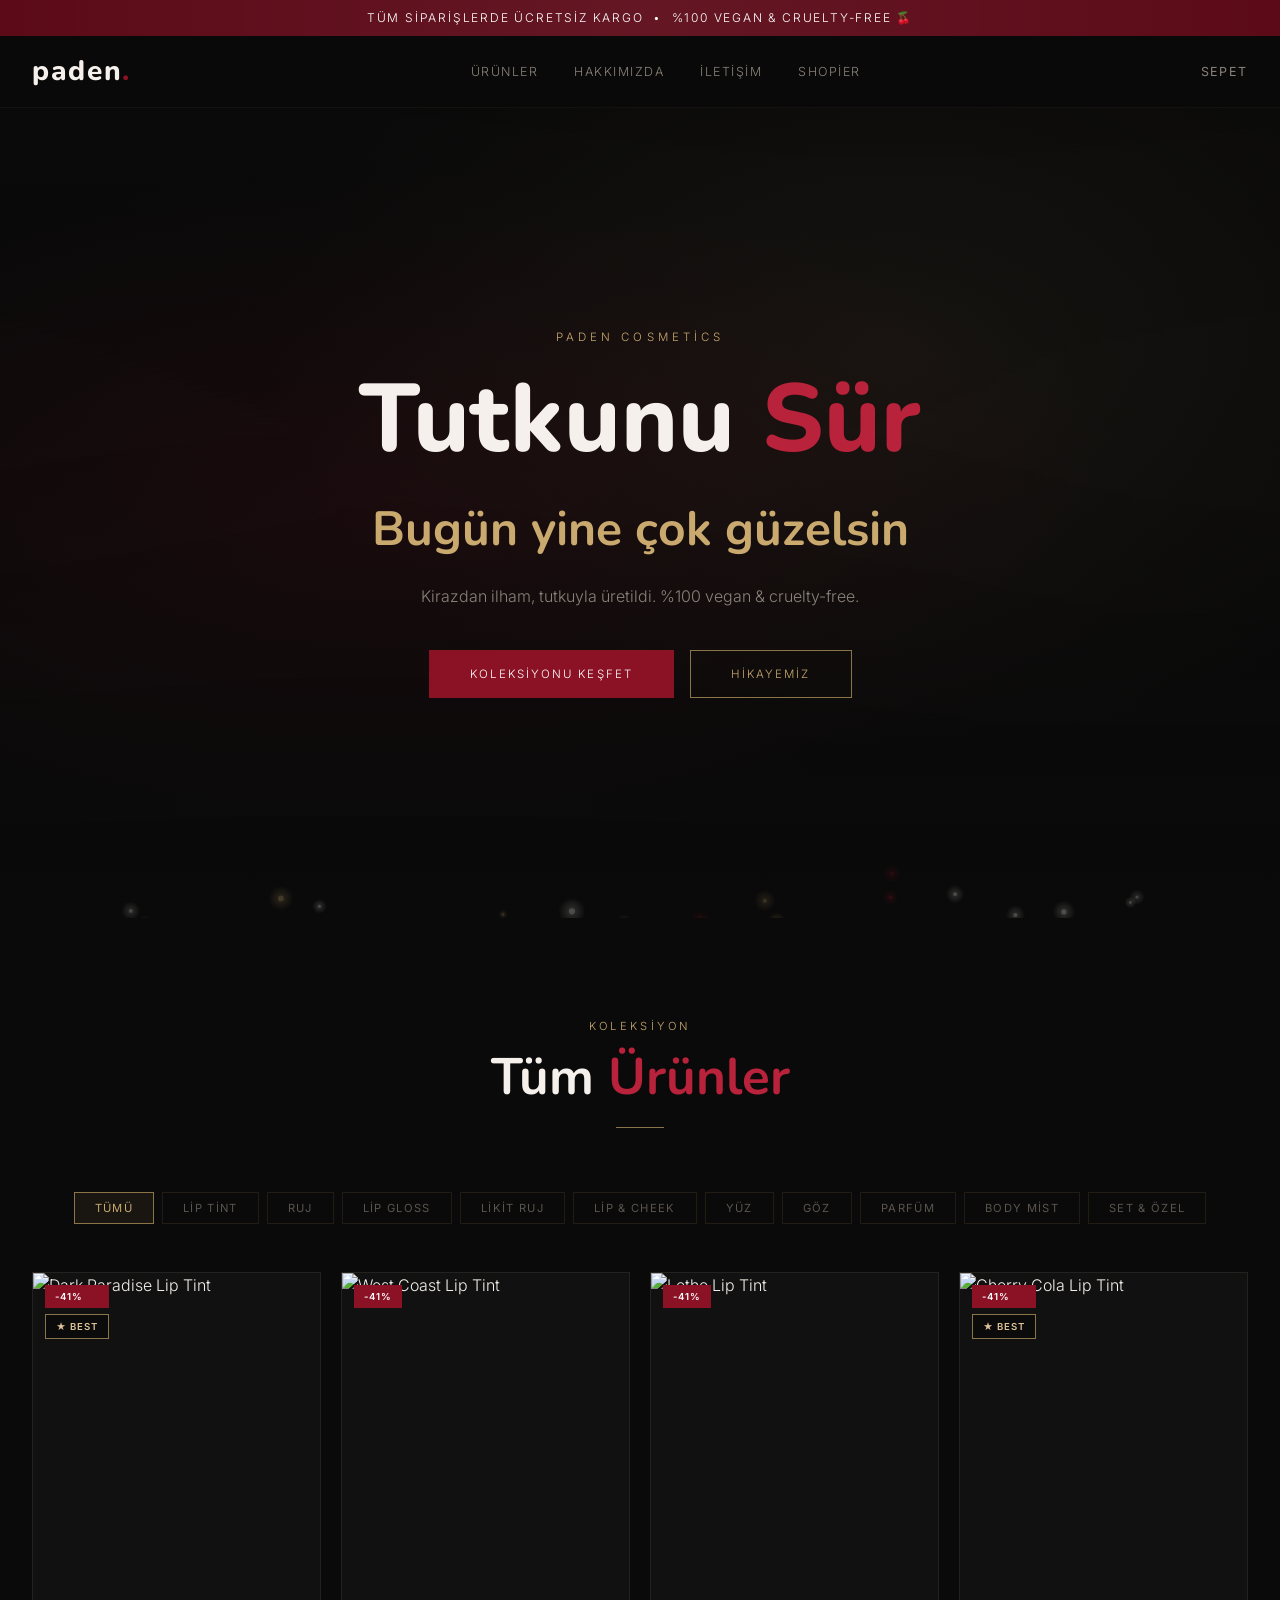
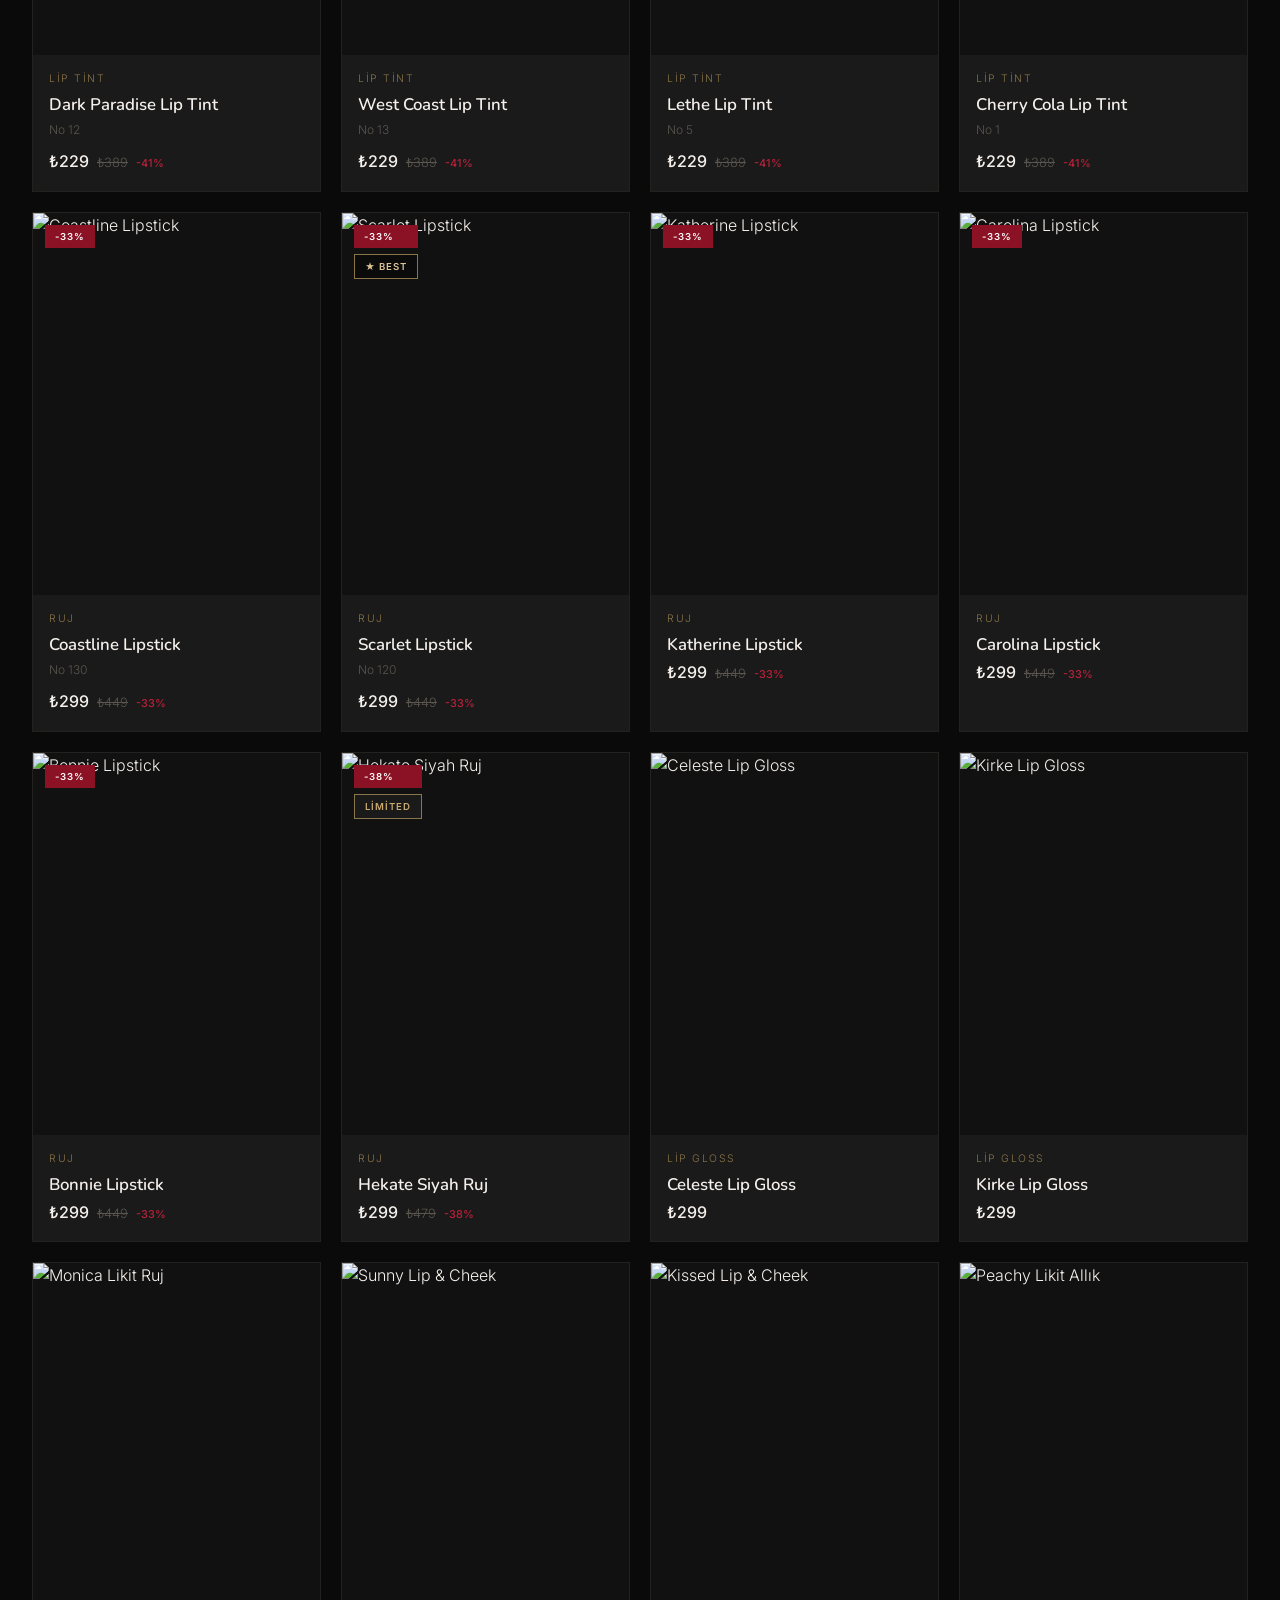
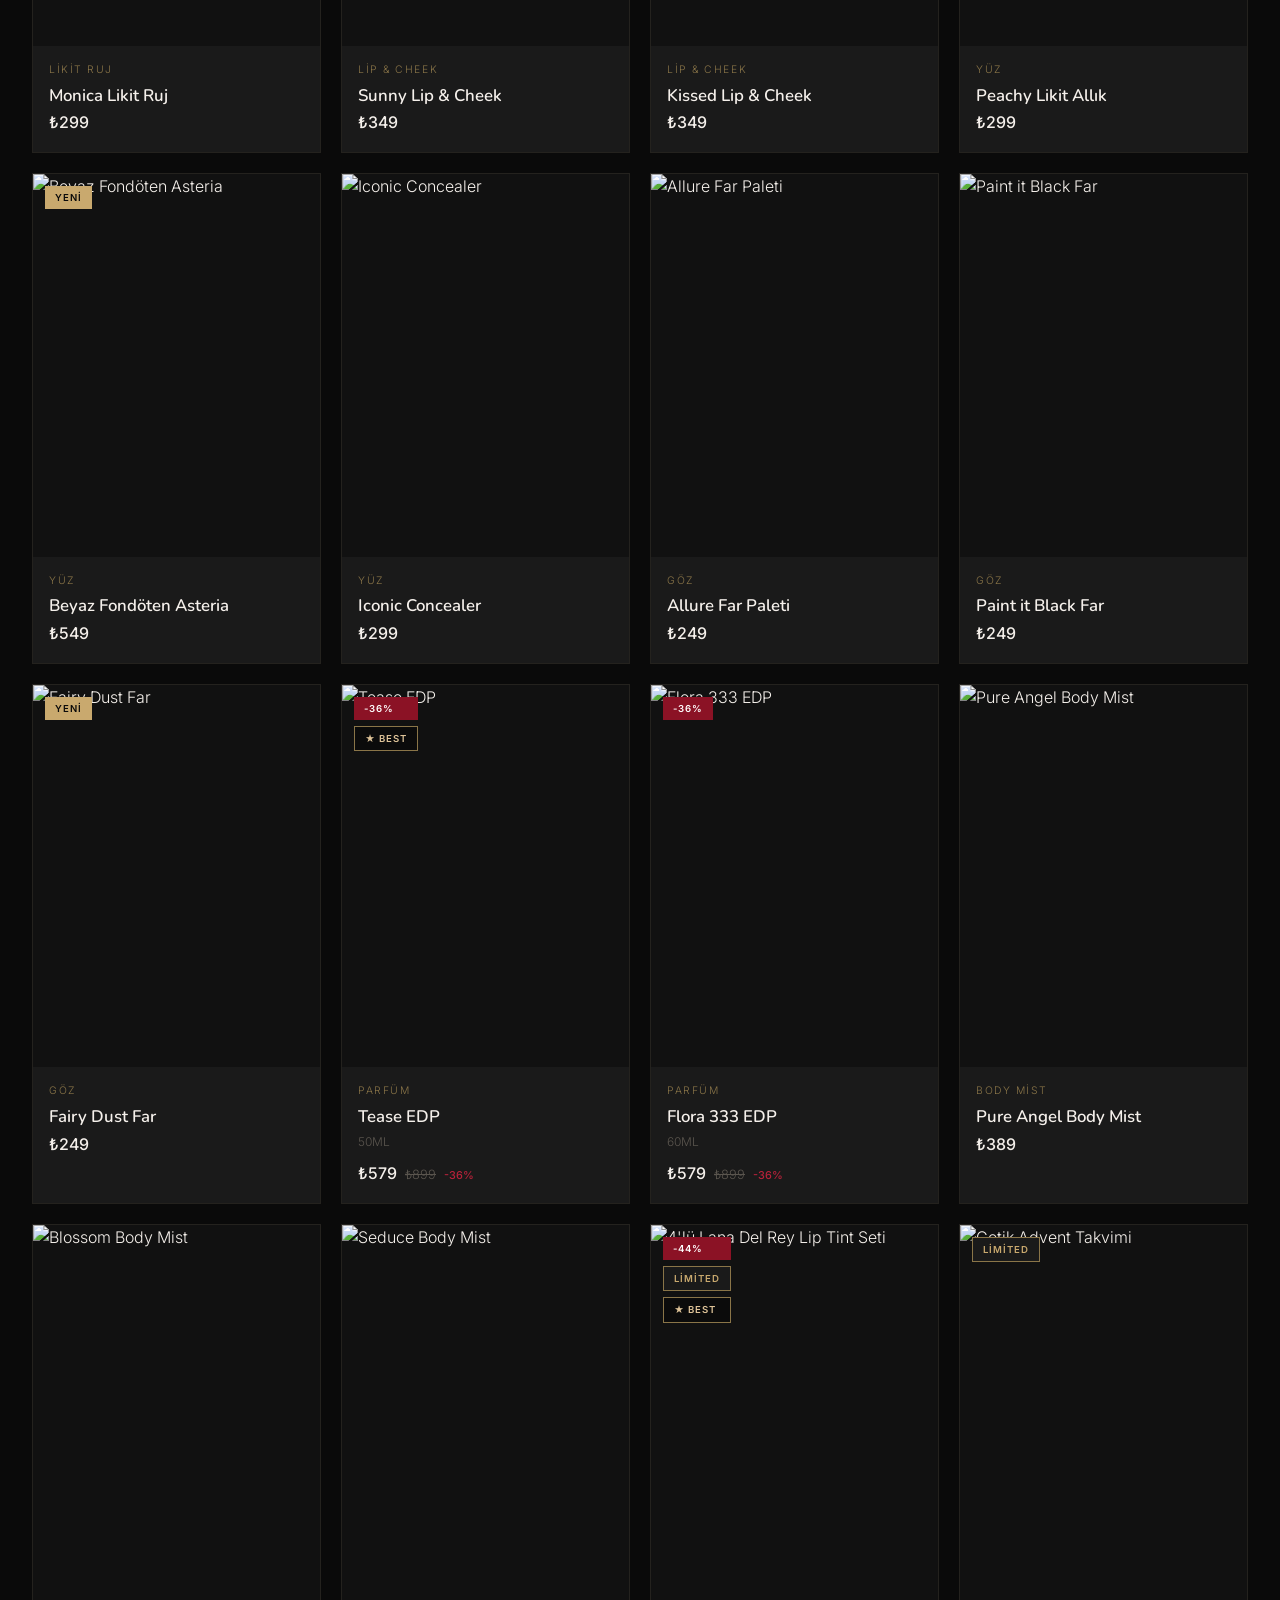
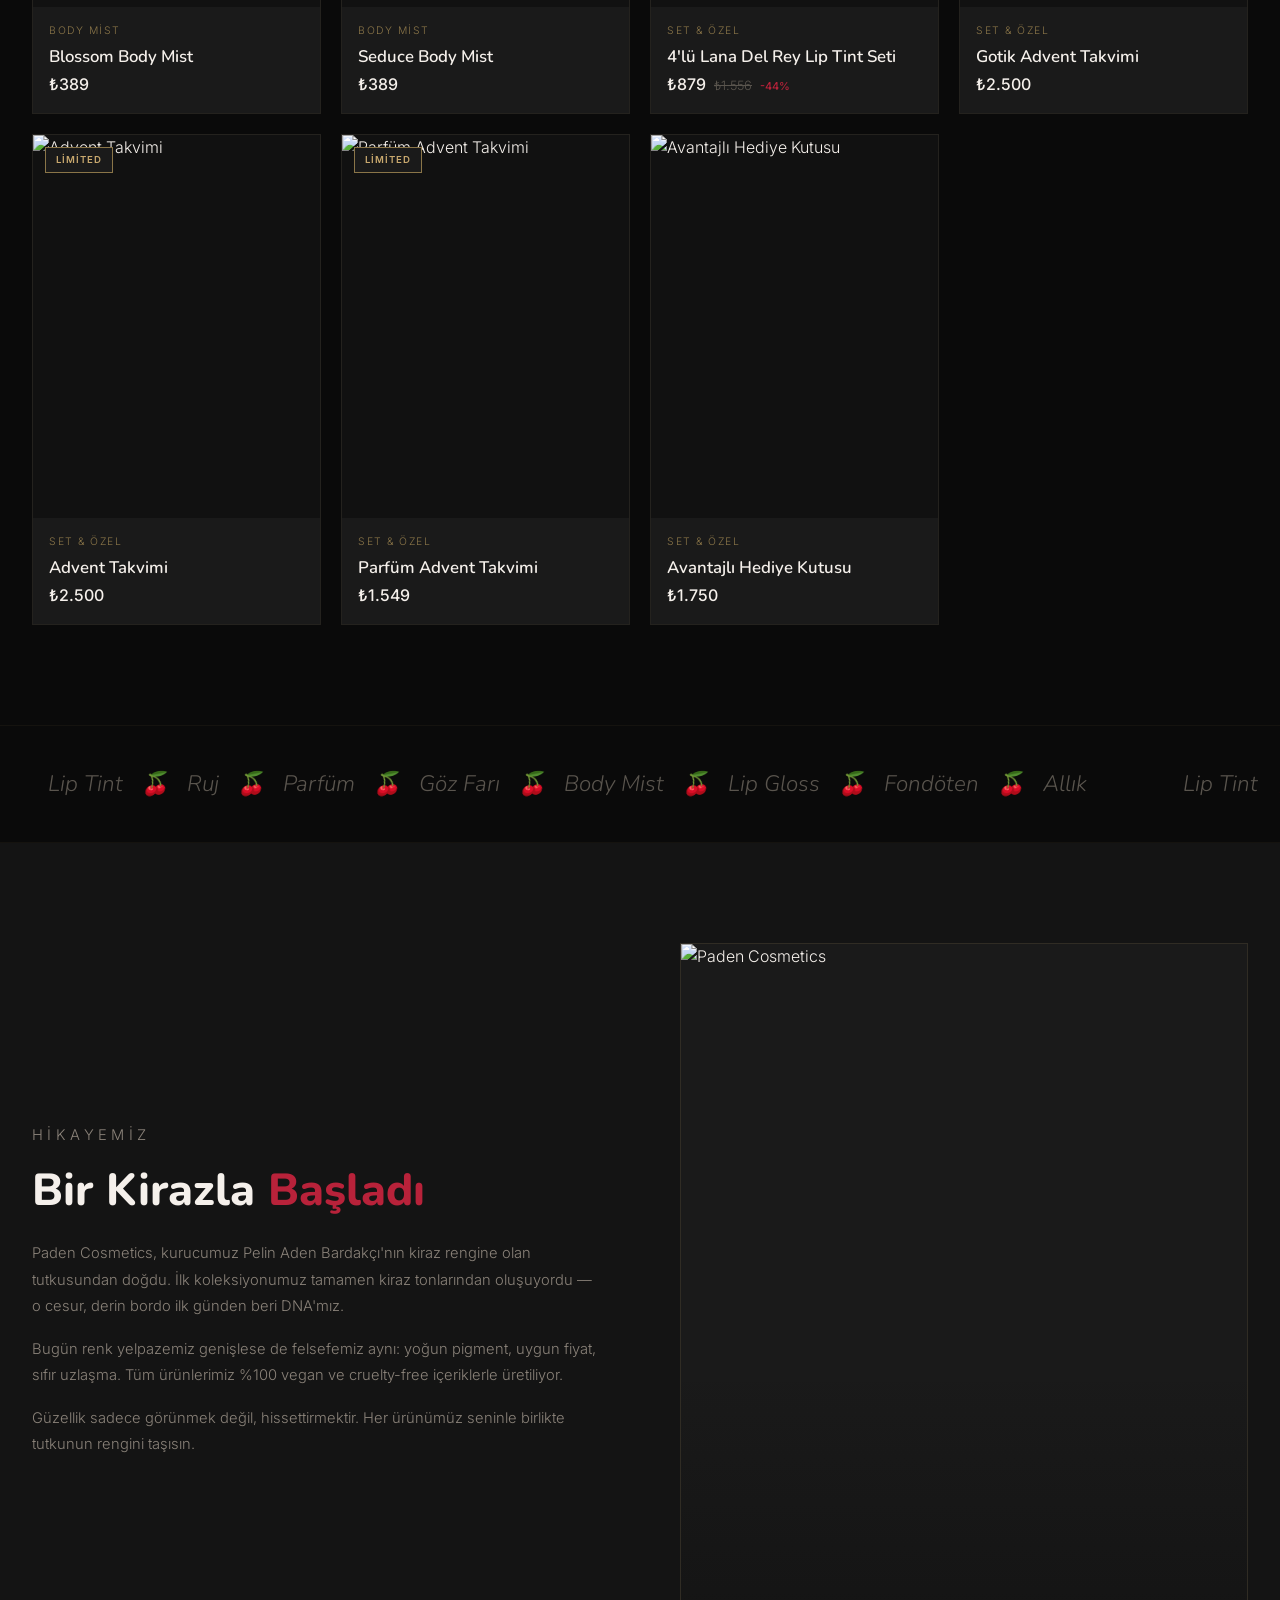
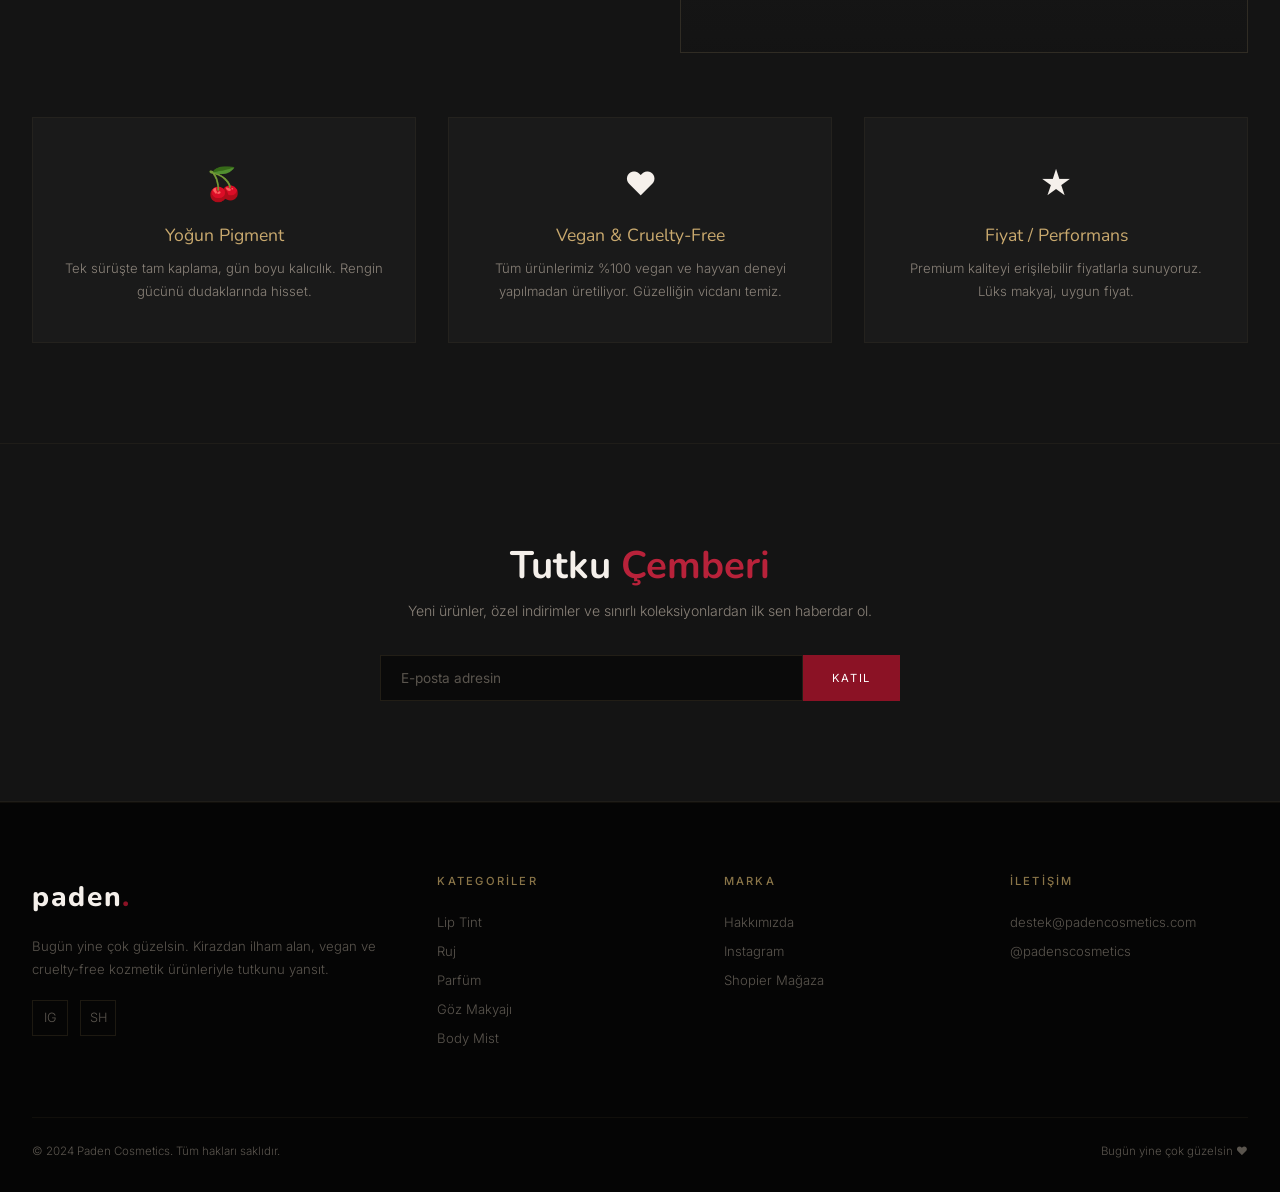
==== commit 5219e5b0: "Switch to Nunito (round/bubbly) font, darken all cherry colors Font: Nunito 800/900 — soft, round te" ====
--- a/index.html
+++ b/index.html
@@ -17,14 +17,14 @@
       <svg viewBox="0 0 180 160" width="180" height="160" class="cherry-svg">
         <defs>
           <radialGradient id="cherryGrad" cx="40%" cy="35%" r="60%">
-            <stop offset="0%" stop-color="#9a1a2e"/>
-            <stop offset="40%" stop-color="#701222"/>
-            <stop offset="100%" stop-color="#3d0812"/>
+            <stop offset="0%" stop-color="#6e1020"/>
+            <stop offset="40%" stop-color="#4a0a16"/>
+            <stop offset="100%" stop-color="#28060e"/>
           </radialGradient>
           <radialGradient id="cherryGrad2" cx="40%" cy="35%" r="60%">
-            <stop offset="0%" stop-color="#8a1628"/>
-            <stop offset="40%" stop-color="#64101e"/>
-            <stop offset="100%" stop-color="#350710"/>
+            <stop offset="0%" stop-color="#5e0c1a"/>
+            <stop offset="40%" stop-color="#3e0812"/>
+            <stop offset="100%" stop-color="#20050a"/>
           </radialGradient>
           <filter id="cherryBlur">
             <feGaussianBlur stdDeviation="0.5"/>
@@ -78,11 +78,11 @@
           <animate attributeName="r" from="0" to="4.5" dur="0.2s" begin="1.28s" fill="freeze"/>
         </circle>
         <!-- Exposed fruit flesh -->
-        <circle cx="134" cy="84" r="0" fill="#b82040">
+        <circle cx="134" cy="84" r="0" fill="#8b1528">
           <animate attributeName="r" from="0" to="9" dur="0.25s" begin="1.22s" fill="freeze"/>
         </circle>
         <!-- Juice drip from bite -->
-        <circle cx="140" cy="100" r="0" fill="#c41e3a" opacity="0.7">
+        <circle cx="140" cy="100" r="0" fill="#8b1225" opacity="0.7">
           <animate attributeName="r" from="0" to="2.5" dur="0.3s" begin="1.5s" fill="freeze"/>
           <animate attributeName="cy" from="100" to="120" dur="0.8s" begin="1.5s" fill="freeze" calcMode="spline" keySplines="0.4 0 1 1"/>
           <animate attributeName="opacity" from="0.7" to="0" dur="0.8s" begin="1.5s" fill="freeze"/>
--- a/css/style.css
+++ b/css/style.css
@@ -2,7 +2,7 @@
    PADEN COSMETICS — Dark Glam Aesthetic
    ═══════════════════════════════════════════════════ */
 
-@import url('https://fonts.googleapis.com/css2?family=Cormorant+Garamond:ital,wght@0,300;0,400;0,500;0,600;0,700;1,300;1,400&family=Inter:wght@300;400;500;600&display=swap');
+@import url('https://fonts.googleapis.com/css2?family=Nunito:wght@400;500;600;700;800;900&family=Inter:wght@300;400;500;600&display=swap');
 
 /* ── Variables ── */
 :root {
@@ -13,9 +13,9 @@
   --text: #f5f0eb;
   --text-muted: #8a8279;
   --text-dim: #5a554e;
-  --accent: #c41e3a;
-  --accent-light: #e63e5c;
-  --accent-dark: #8b1528;
+  --accent: #8b1225;
+  --accent-light: #b8223a;
+  --accent-dark: #5c0a18;
   --gold: #c9a96e;
   --gold-light: #dfc499;
   --gold-dim: #8a7548;
@@ -25,7 +25,7 @@
   --shadow-lg: 0 12px 48px rgba(0,0,0,0.6);
   --radius: 2px;
   --radius-lg: 4px;
-  --font-display: 'Cormorant Garamond', Georgia, serif;
+  --font-display: 'Nunito', -apple-system, sans-serif;
   --font-body: 'Inter', -apple-system, sans-serif;
   --header-h: 72px;
   --announce-h: 36px;
@@ -61,7 +61,7 @@
 
 h1, h2, h3, h4 {
   font-family: var(--font-display);
-  font-weight: 400;
+  font-weight: 700;
   line-height: 1.15;
 }
 
@@ -95,7 +95,7 @@
   transform: translate(-50%, -55%);
   width: 200px;
   height: 200px;
-  background: radial-gradient(circle, rgba(139,21,40,0.2) 0%, transparent 70%);
+  background: radial-gradient(circle, rgba(92,10,24,0.2) 0%, transparent 70%);
   border-radius: 50%;
   animation: glowPulse 2s ease-in-out infinite;
   pointer-events: none;
@@ -108,7 +108,7 @@
 
 .cherry-svg {
   margin-bottom: 24px;
-  filter: drop-shadow(0 8px 32px rgba(139,21,40,0.4));
+  filter: drop-shadow(0 8px 32px rgba(92,10,24,0.4));
 }
 
 .loader-brand {
@@ -118,9 +118,9 @@
 
 .loader-text {
   font-family: var(--font-display);
-  font-size: 2.2rem;
-  font-weight: 400;
-  letter-spacing: 0.1em;
+  font-size: 2.4rem;
+  font-weight: 800;
+  letter-spacing: 0.06em;
   color: var(--text);
   text-transform: lowercase;
   margin-bottom: 8px;
@@ -222,8 +222,8 @@
 .logo {
   font-family: var(--font-display);
   font-size: 1.75rem;
-  font-weight: 400;
-  letter-spacing: 0.08em;
+  font-weight: 800;
+  letter-spacing: 0.06em;
   color: var(--text);
   text-transform: lowercase;
 }
@@ -333,7 +333,7 @@
   content: '';
   position: absolute;
   inset: 0;
-  background: radial-gradient(ellipse at 30% 50%, rgba(196,30,58,0.15) 0%, transparent 60%),
+  background: radial-gradient(ellipse at 30% 50%, rgba(139,18,37,0.15) 0%, transparent 60%),
               radial-gradient(ellipse at 70% 30%, rgba(201,169,110,0.08) 0%, transparent 50%);
   z-index: 1;
 }
@@ -373,7 +373,7 @@
 
 .hero-title {
   font-size: clamp(3rem, 8vw, 6rem);
-  font-weight: 300;
+  font-weight: 800;
   line-height: 1.05;
   margin-bottom: 20px;
   opacity: 0;
@@ -382,14 +382,14 @@
 }
 
 .hero-title em {
-  font-style: italic;
+  font-style: normal;
   color: var(--accent-light);
 }
 
 .hero-motto {
   font-size: clamp(1.5rem, 4vw, 3rem);
-  font-weight: 300;
-  font-style: italic;
+  font-weight: 700;
+  font-style: normal;
   color: var(--gold);
   margin-bottom: 16px;
   opacity: 0;
@@ -492,12 +492,12 @@
 
 .section-title {
   font-size: clamp(2rem, 4vw, 3.2rem);
-  font-weight: 300;
+  font-weight: 700;
   color: var(--text);
 }
 
 .section-title em {
-  font-style: italic;
+  font-style: normal;
   color: var(--accent-light);
 }
 
@@ -664,7 +664,7 @@
 .product-card-name {
   font-family: var(--font-display);
   font-size: 1.05rem;
-  font-weight: 400;
+  font-weight: 600;
   margin-bottom: 4px;
   color: var(--text);
   line-height: 1.3;
@@ -753,8 +753,13 @@
 
 .story-text h2 {
   font-size: clamp(2rem, 3.5vw, 2.8rem);
-  font-weight: 300;
+  font-weight: 800;
   margin-bottom: 24px;
+}
+
+.story-text h2 em {
+  font-style: normal;
+  color: var(--accent-light);
 }
 
 .story-text p {
@@ -880,8 +885,13 @@
 
 .newsletter-inner h2 {
   font-size: clamp(1.8rem, 3vw, 2.4rem);
-  font-weight: 300;
+  font-weight: 700;
   margin-bottom: 12px;
+}
+
+.newsletter-inner h2 em {
+  font-style: normal;
+  color: var(--accent-light);
 }
 
 .newsletter-inner p {
@@ -1224,7 +1234,7 @@
 
 .detail-name {
   font-size: clamp(2rem, 3.5vw, 2.8rem);
-  font-weight: 300;
+  font-weight: 800;
   margin-bottom: 8px;
 }
 
@@ -1365,7 +1375,7 @@
   transform: translateX(-50%);
   width: 3px;
   height: 0;
-  background: linear-gradient(180deg, var(--accent) 0%, rgba(196,30,58,0.3) 100%);
+  background: linear-gradient(180deg, var(--accent) 0%, rgba(139,18,37,0.3) 100%);
   border-radius: 0 0 3px 3px;
   animation: dripDown 3s ease-in forwards;
   animation-delay: calc(var(--drip-delay, 0) * 1s);
@@ -1415,7 +1425,7 @@
   z-index: 9999;
   will-change: transform;
   transition: width 0.25s, height 0.25s, top 0.25s, left 0.25s, background 0.25s;
-  box-shadow: 0 0 8px rgba(196,30,58,0.6);
+  box-shadow: 0 0 8px rgba(139,18,37,0.6);
 }
 
 .cursor-dot.hovering {
@@ -1424,7 +1434,7 @@
   top: -4px;
   left: -4px;
   background: #fff;
-  box-shadow: 0 0 12px rgba(196,30,58,0.9);
+  box-shadow: 0 0 12px rgba(139,18,37,0.9);
 }
 
 .cursor-dot.clicking {
@@ -1437,7 +1447,7 @@
   left: -20px;
   width: 40px;
   height: 40px;
-  border: 1.5px solid rgba(196,30,58,0.4);
+  border: 1.5px solid rgba(139,18,37,0.4);
   border-radius: 50%;
   pointer-events: none;
   z-index: 9998;
@@ -1450,7 +1460,7 @@
   height: 56px;
   top: -28px;
   left: -28px;
-  border-color: rgba(196,30,58,0.7);
+  border-color: rgba(139,18,37,0.7);
   border-width: 2px;
 }
 
@@ -1459,7 +1469,7 @@
   height: 32px;
   top: -16px;
   left: -16px;
-  border-color: rgba(196,30,58,0.9);
+  border-color: rgba(139,18,37,0.9);
 }
 
 .cursor-trail-canvas {
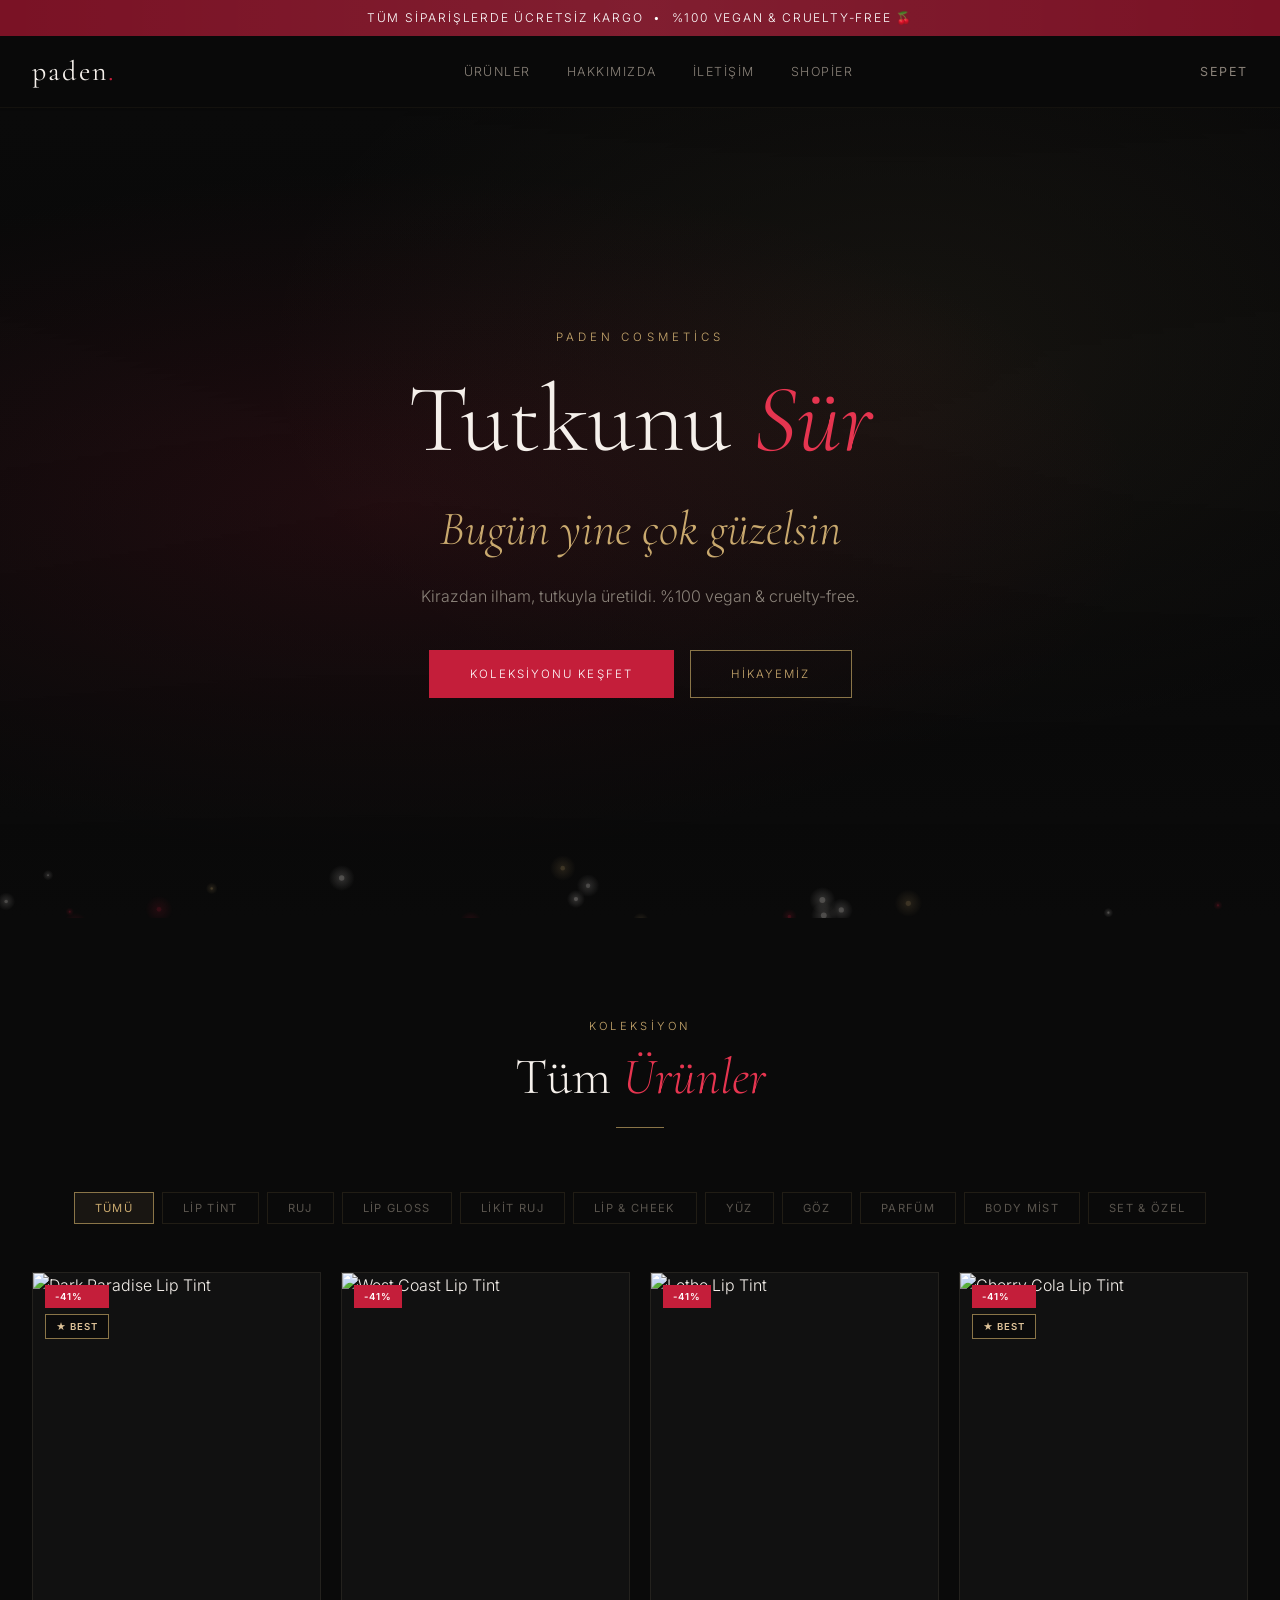
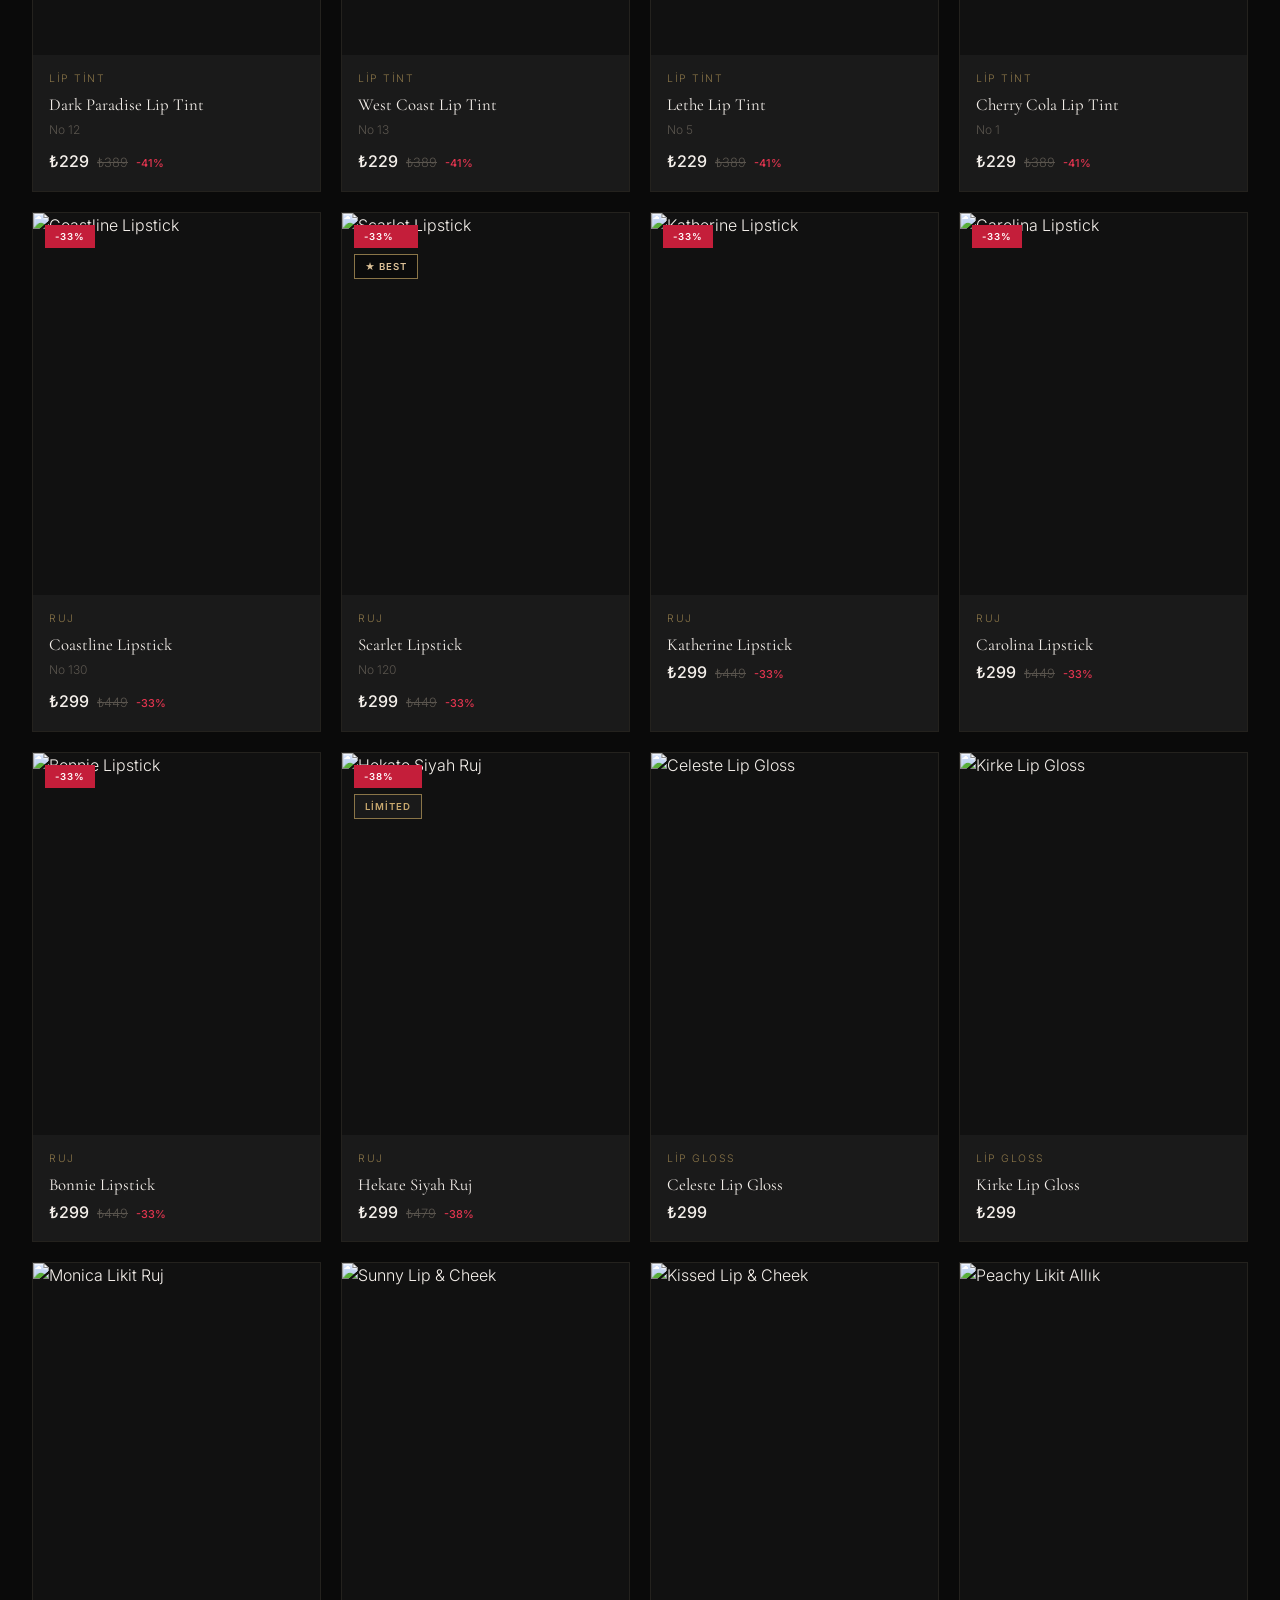
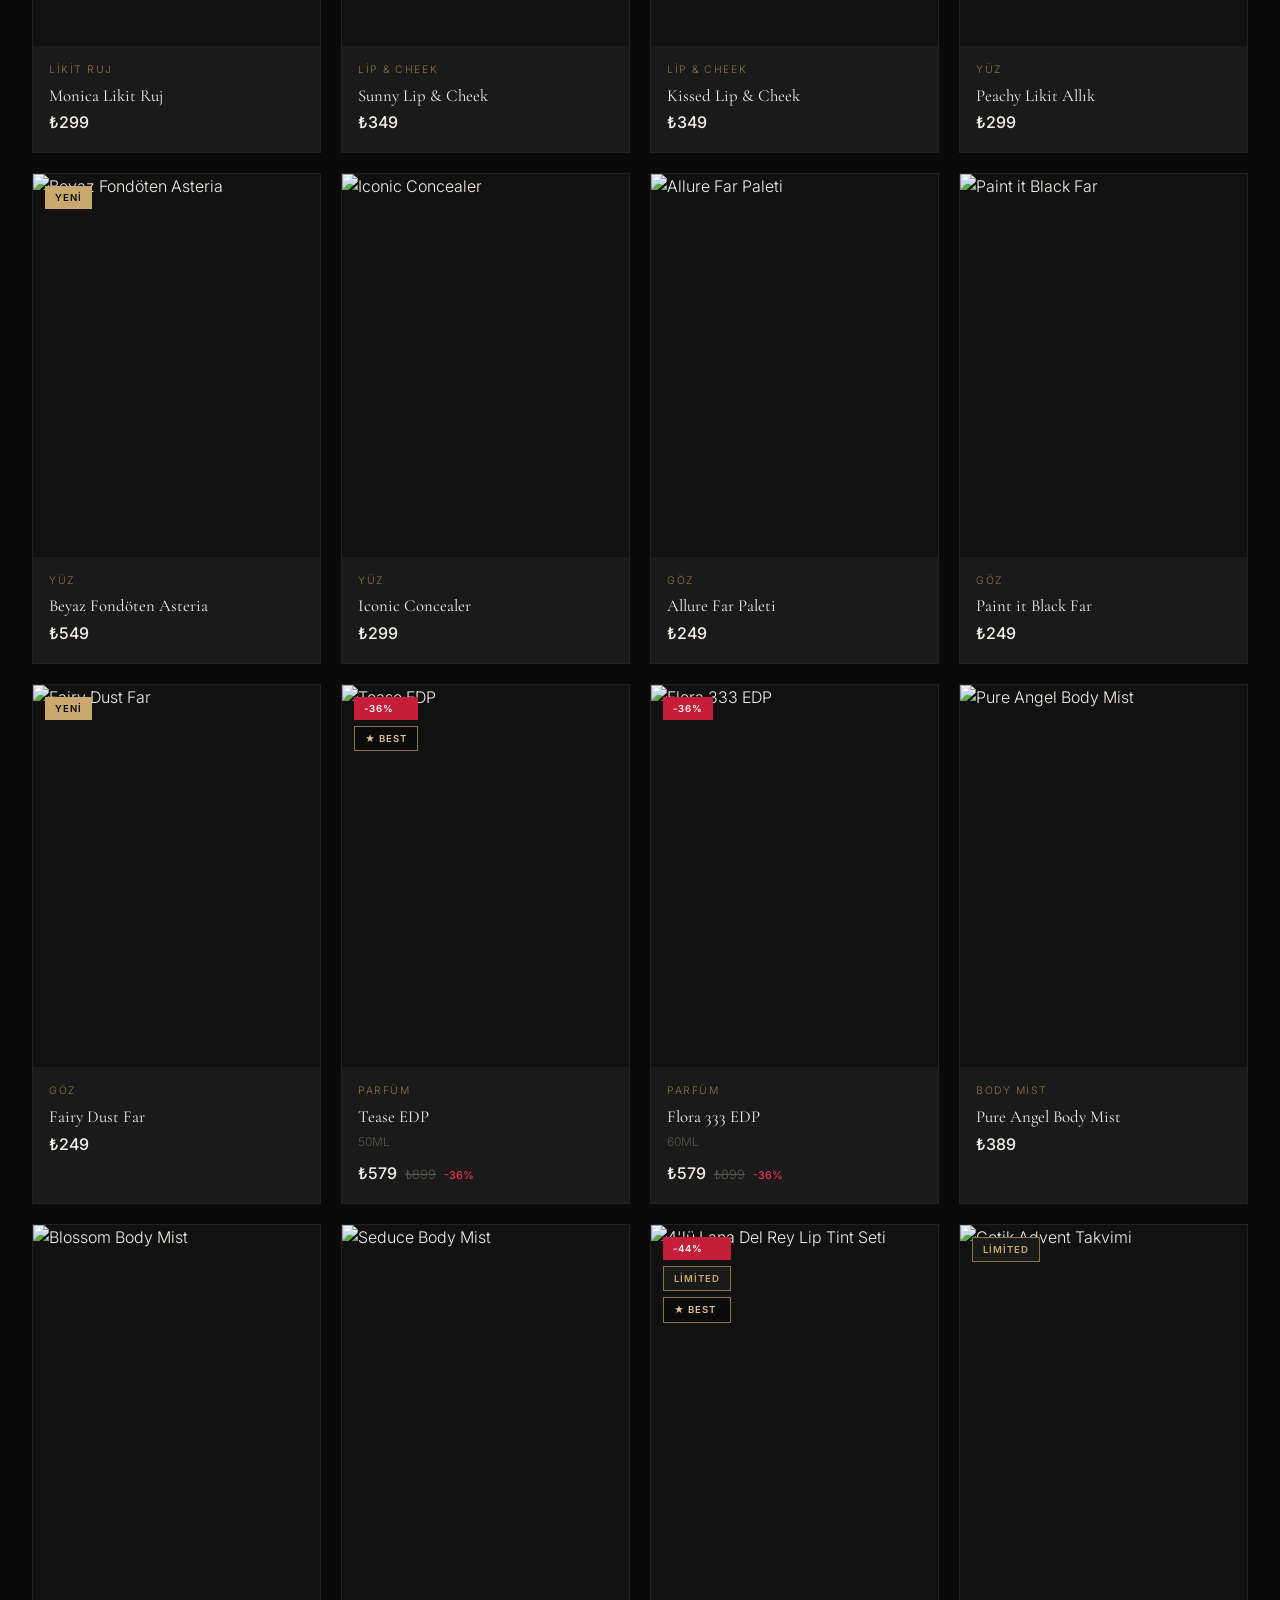
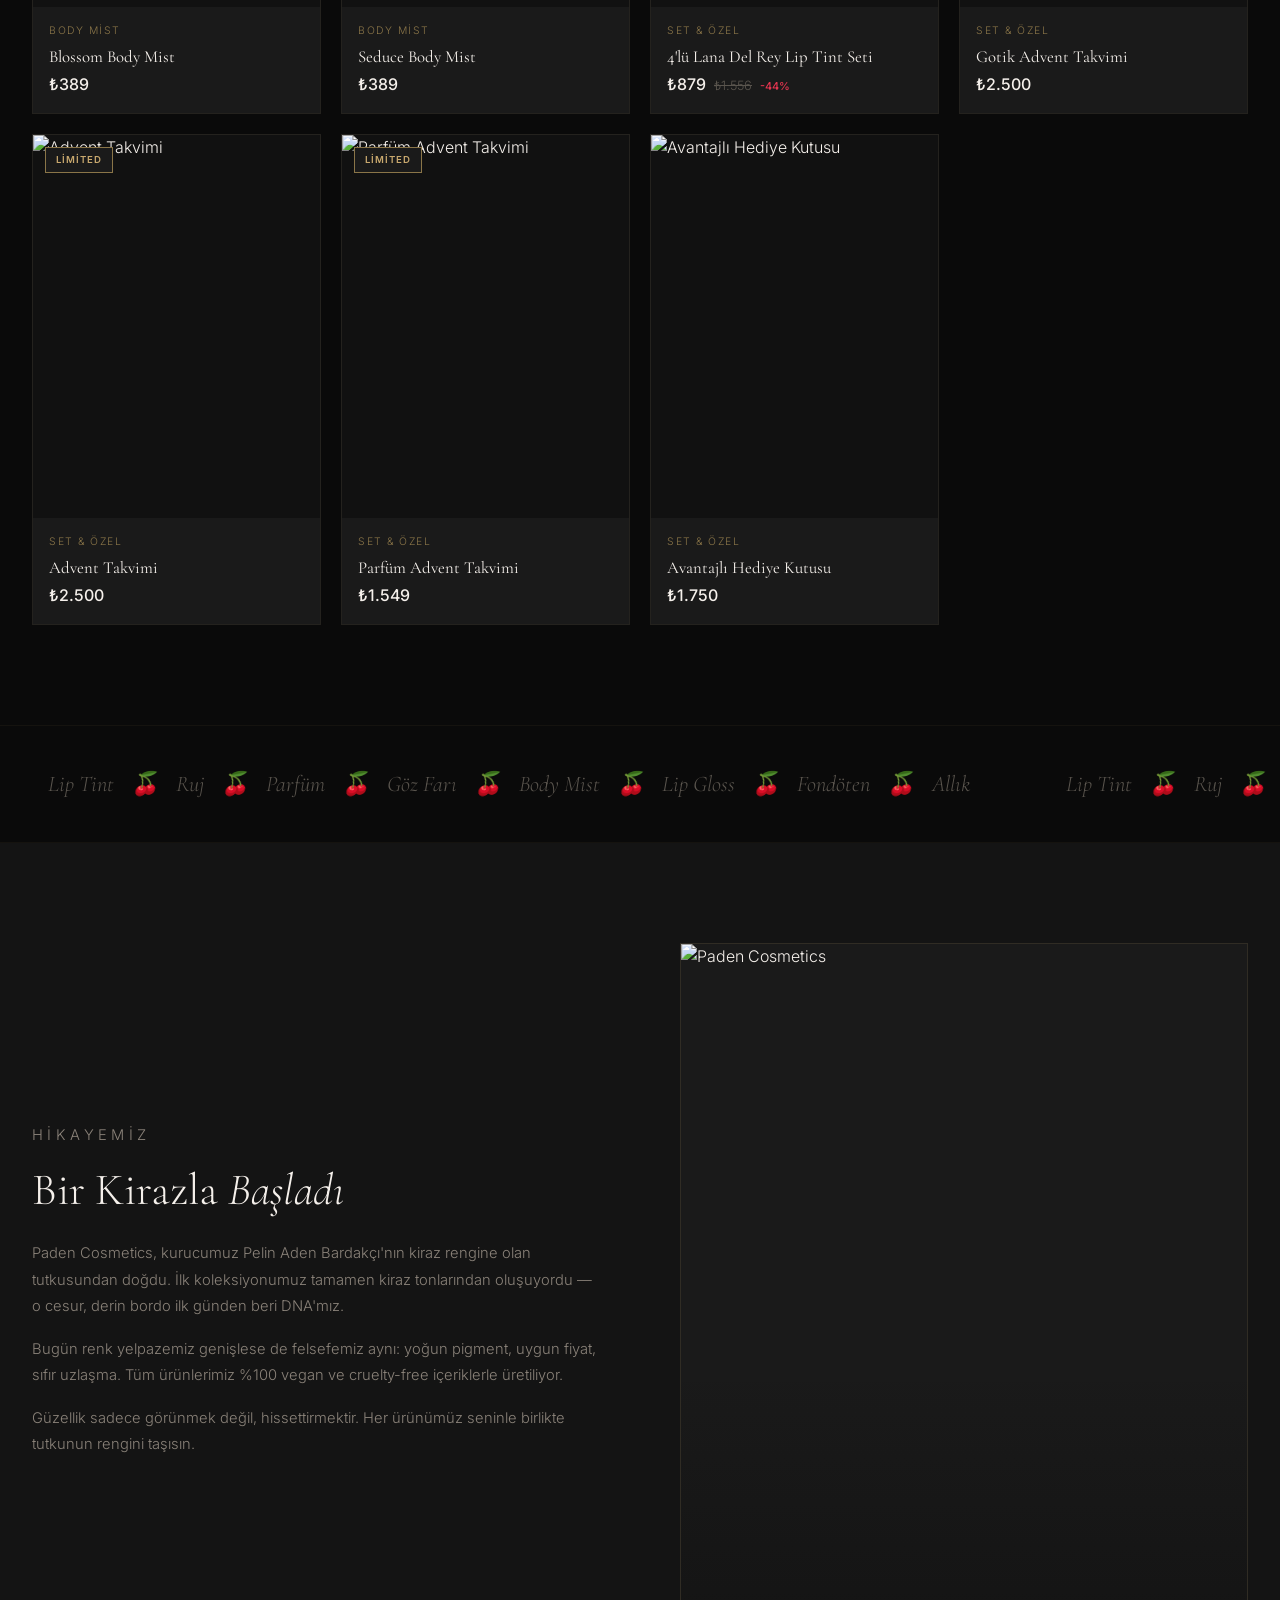
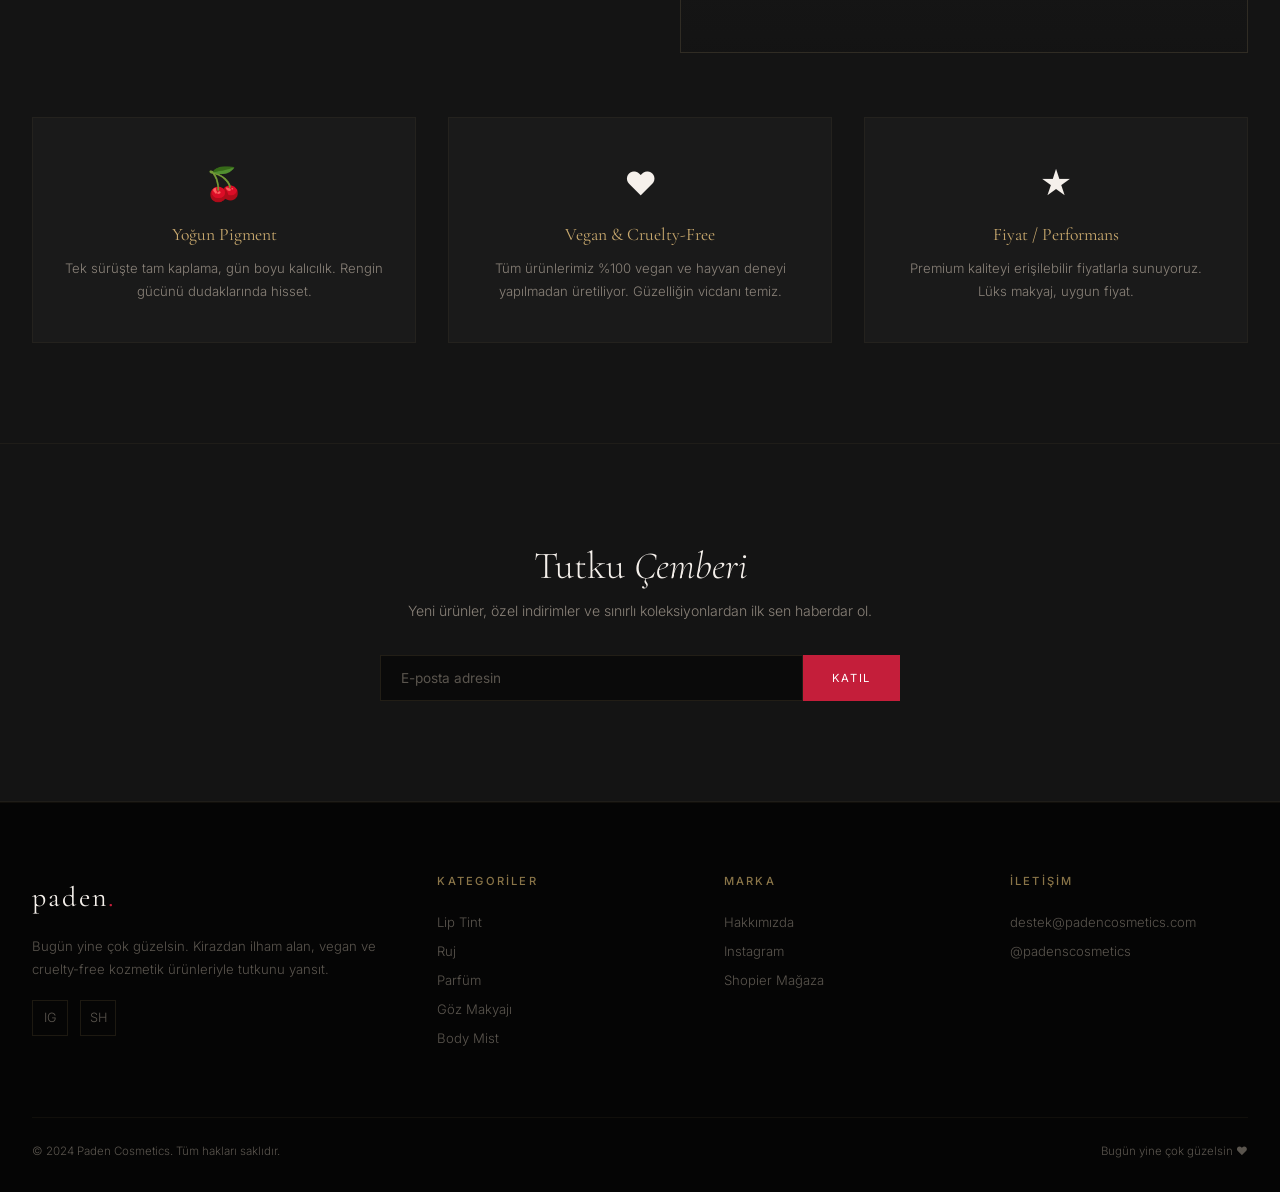
==== commit cf4e0972: "Revert to Cormorant Garamond, set vivid cherry red color theme Fonts back to original elegant serif." ====
--- a/index.html
+++ b/index.html
@@ -17,14 +17,14 @@
       <svg viewBox="0 0 180 160" width="180" height="160" class="cherry-svg">
         <defs>
           <radialGradient id="cherryGrad" cx="40%" cy="35%" r="60%">
-            <stop offset="0%" stop-color="#6e1020"/>
-            <stop offset="40%" stop-color="#4a0a16"/>
-            <stop offset="100%" stop-color="#28060e"/>
+            <stop offset="0%" stop-color="#d42848"/>
+            <stop offset="40%" stop-color="#a01a30"/>
+            <stop offset="100%" stop-color="#5a0e1a"/>
           </radialGradient>
           <radialGradient id="cherryGrad2" cx="40%" cy="35%" r="60%">
-            <stop offset="0%" stop-color="#5e0c1a"/>
-            <stop offset="40%" stop-color="#3e0812"/>
-            <stop offset="100%" stop-color="#20050a"/>
+            <stop offset="0%" stop-color="#c02040"/>
+            <stop offset="40%" stop-color="#8a1528"/>
+            <stop offset="100%" stop-color="#4a0c16"/>
           </radialGradient>
           <filter id="cherryBlur">
             <feGaussianBlur stdDeviation="0.5"/>
@@ -78,11 +78,11 @@
           <animate attributeName="r" from="0" to="4.5" dur="0.2s" begin="1.28s" fill="freeze"/>
         </circle>
         <!-- Exposed fruit flesh -->
-        <circle cx="134" cy="84" r="0" fill="#8b1528">
+        <circle cx="134" cy="84" r="0" fill="#e04060">
           <animate attributeName="r" from="0" to="9" dur="0.25s" begin="1.22s" fill="freeze"/>
         </circle>
         <!-- Juice drip from bite -->
-        <circle cx="140" cy="100" r="0" fill="#8b1225" opacity="0.7">
+        <circle cx="140" cy="100" r="0" fill="#c41e3a" opacity="0.7">
           <animate attributeName="r" from="0" to="2.5" dur="0.3s" begin="1.5s" fill="freeze"/>
           <animate attributeName="cy" from="100" to="120" dur="0.8s" begin="1.5s" fill="freeze" calcMode="spline" keySplines="0.4 0 1 1"/>
           <animate attributeName="opacity" from="0.7" to="0" dur="0.8s" begin="1.5s" fill="freeze"/>
--- a/css/style.css
+++ b/css/style.css
@@ -2,7 +2,7 @@
    PADEN COSMETICS — Dark Glam Aesthetic
    ═══════════════════════════════════════════════════ */
 
-@import url('https://fonts.googleapis.com/css2?family=Nunito:wght@400;500;600;700;800;900&family=Inter:wght@300;400;500;600&display=swap');
+@import url('https://fonts.googleapis.com/css2?family=Cormorant+Garamond:ital,wght@0,300;0,400;0,500;0,600;0,700;1,300;1,400&family=Inter:wght@300;400;500;600&display=swap');
 
 /* ── Variables ── */
 :root {
@@ -13,9 +13,9 @@
   --text: #f5f0eb;
   --text-muted: #8a8279;
   --text-dim: #5a554e;
-  --accent: #8b1225;
-  --accent-light: #b8223a;
-  --accent-dark: #5c0a18;
+  --accent: #c41e3a;
+  --accent-light: #e63550;
+  --accent-dark: #7a1225;
   --gold: #c9a96e;
   --gold-light: #dfc499;
   --gold-dim: #8a7548;
@@ -25,7 +25,7 @@
   --shadow-lg: 0 12px 48px rgba(0,0,0,0.6);
   --radius: 2px;
   --radius-lg: 4px;
-  --font-display: 'Nunito', -apple-system, sans-serif;
+  --font-display: 'Cormorant Garamond', Georgia, serif;
   --font-body: 'Inter', -apple-system, sans-serif;
   --header-h: 72px;
   --announce-h: 36px;
@@ -61,7 +61,7 @@
 
 h1, h2, h3, h4 {
   font-family: var(--font-display);
-  font-weight: 700;
+  font-weight: 400;
   line-height: 1.15;
 }
 
@@ -95,7 +95,7 @@
   transform: translate(-50%, -55%);
   width: 200px;
   height: 200px;
-  background: radial-gradient(circle, rgba(92,10,24,0.2) 0%, transparent 70%);
+  background: radial-gradient(circle, rgba(196,30,58,0.2) 0%, transparent 70%);
   border-radius: 50%;
   animation: glowPulse 2s ease-in-out infinite;
   pointer-events: none;
@@ -108,7 +108,7 @@
 
 .cherry-svg {
   margin-bottom: 24px;
-  filter: drop-shadow(0 8px 32px rgba(92,10,24,0.4));
+  filter: drop-shadow(0 8px 32px rgba(196,30,58,0.4));
 }
 
 .loader-brand {
@@ -118,9 +118,9 @@
 
 .loader-text {
   font-family: var(--font-display);
-  font-size: 2.4rem;
-  font-weight: 800;
-  letter-spacing: 0.06em;
+  font-size: 2.2rem;
+  font-weight: 400;
+  letter-spacing: 0.1em;
   color: var(--text);
   text-transform: lowercase;
   margin-bottom: 8px;
@@ -222,8 +222,8 @@
 .logo {
   font-family: var(--font-display);
   font-size: 1.75rem;
-  font-weight: 800;
-  letter-spacing: 0.06em;
+  font-weight: 400;
+  letter-spacing: 0.08em;
   color: var(--text);
   text-transform: lowercase;
 }
@@ -333,7 +333,7 @@
   content: '';
   position: absolute;
   inset: 0;
-  background: radial-gradient(ellipse at 30% 50%, rgba(139,18,37,0.15) 0%, transparent 60%),
+  background: radial-gradient(ellipse at 30% 50%, rgba(196,30,58,0.15) 0%, transparent 60%),
               radial-gradient(ellipse at 70% 30%, rgba(201,169,110,0.08) 0%, transparent 50%);
   z-index: 1;
 }
@@ -373,7 +373,7 @@
 
 .hero-title {
   font-size: clamp(3rem, 8vw, 6rem);
-  font-weight: 800;
+  font-weight: 300;
   line-height: 1.05;
   margin-bottom: 20px;
   opacity: 0;
@@ -382,14 +382,14 @@
 }
 
 .hero-title em {
-  font-style: normal;
+  font-style: italic;
   color: var(--accent-light);
 }
 
 .hero-motto {
   font-size: clamp(1.5rem, 4vw, 3rem);
-  font-weight: 700;
-  font-style: normal;
+  font-weight: 300;
+  font-style: italic;
   color: var(--gold);
   margin-bottom: 16px;
   opacity: 0;
@@ -492,12 +492,12 @@
 
 .section-title {
   font-size: clamp(2rem, 4vw, 3.2rem);
-  font-weight: 700;
+  font-weight: 300;
   color: var(--text);
 }
 
 .section-title em {
-  font-style: normal;
+  font-style: italic;
   color: var(--accent-light);
 }
 
@@ -664,7 +664,7 @@
 .product-card-name {
   font-family: var(--font-display);
   font-size: 1.05rem;
-  font-weight: 600;
+  font-weight: 400;
   margin-bottom: 4px;
   color: var(--text);
   line-height: 1.3;
@@ -753,13 +753,8 @@
 
 .story-text h2 {
   font-size: clamp(2rem, 3.5vw, 2.8rem);
-  font-weight: 800;
+  font-weight: 300;
   margin-bottom: 24px;
-}
-
-.story-text h2 em {
-  font-style: normal;
-  color: var(--accent-light);
 }
 
 .story-text p {
@@ -885,13 +880,8 @@
 
 .newsletter-inner h2 {
   font-size: clamp(1.8rem, 3vw, 2.4rem);
-  font-weight: 700;
+  font-weight: 300;
   margin-bottom: 12px;
-}
-
-.newsletter-inner h2 em {
-  font-style: normal;
-  color: var(--accent-light);
 }
 
 .newsletter-inner p {
@@ -1234,7 +1224,7 @@
 
 .detail-name {
   font-size: clamp(2rem, 3.5vw, 2.8rem);
-  font-weight: 800;
+  font-weight: 300;
   margin-bottom: 8px;
 }
 
@@ -1375,7 +1365,7 @@
   transform: translateX(-50%);
   width: 3px;
   height: 0;
-  background: linear-gradient(180deg, var(--accent) 0%, rgba(139,18,37,0.3) 100%);
+  background: linear-gradient(180deg, var(--accent) 0%, rgba(196,30,58,0.3) 100%);
   border-radius: 0 0 3px 3px;
   animation: dripDown 3s ease-in forwards;
   animation-delay: calc(var(--drip-delay, 0) * 1s);
@@ -1425,7 +1415,7 @@
   z-index: 9999;
   will-change: transform;
   transition: width 0.25s, height 0.25s, top 0.25s, left 0.25s, background 0.25s;
-  box-shadow: 0 0 8px rgba(139,18,37,0.6);
+  box-shadow: 0 0 8px rgba(196,30,58,0.6);
 }
 
 .cursor-dot.hovering {
@@ -1434,7 +1424,7 @@
   top: -4px;
   left: -4px;
   background: #fff;
-  box-shadow: 0 0 12px rgba(139,18,37,0.9);
+  box-shadow: 0 0 12px rgba(196,30,58,0.9);
 }
 
 .cursor-dot.clicking {
@@ -1447,7 +1437,7 @@
   left: -20px;
   width: 40px;
   height: 40px;
-  border: 1.5px solid rgba(139,18,37,0.4);
+  border: 1.5px solid rgba(196,30,58,0.4);
   border-radius: 50%;
   pointer-events: none;
   z-index: 9998;
@@ -1460,7 +1450,7 @@
   height: 56px;
   top: -28px;
   left: -28px;
-  border-color: rgba(139,18,37,0.7);
+  border-color: rgba(196,30,58,0.7);
   border-width: 2px;
 }
 
@@ -1469,7 +1459,7 @@
   height: 32px;
   top: -16px;
   left: -16px;
-  border-color: rgba(139,18,37,0.9);
+  border-color: rgba(196,30,58,0.9);
 }
 
 .cursor-trail-canvas {
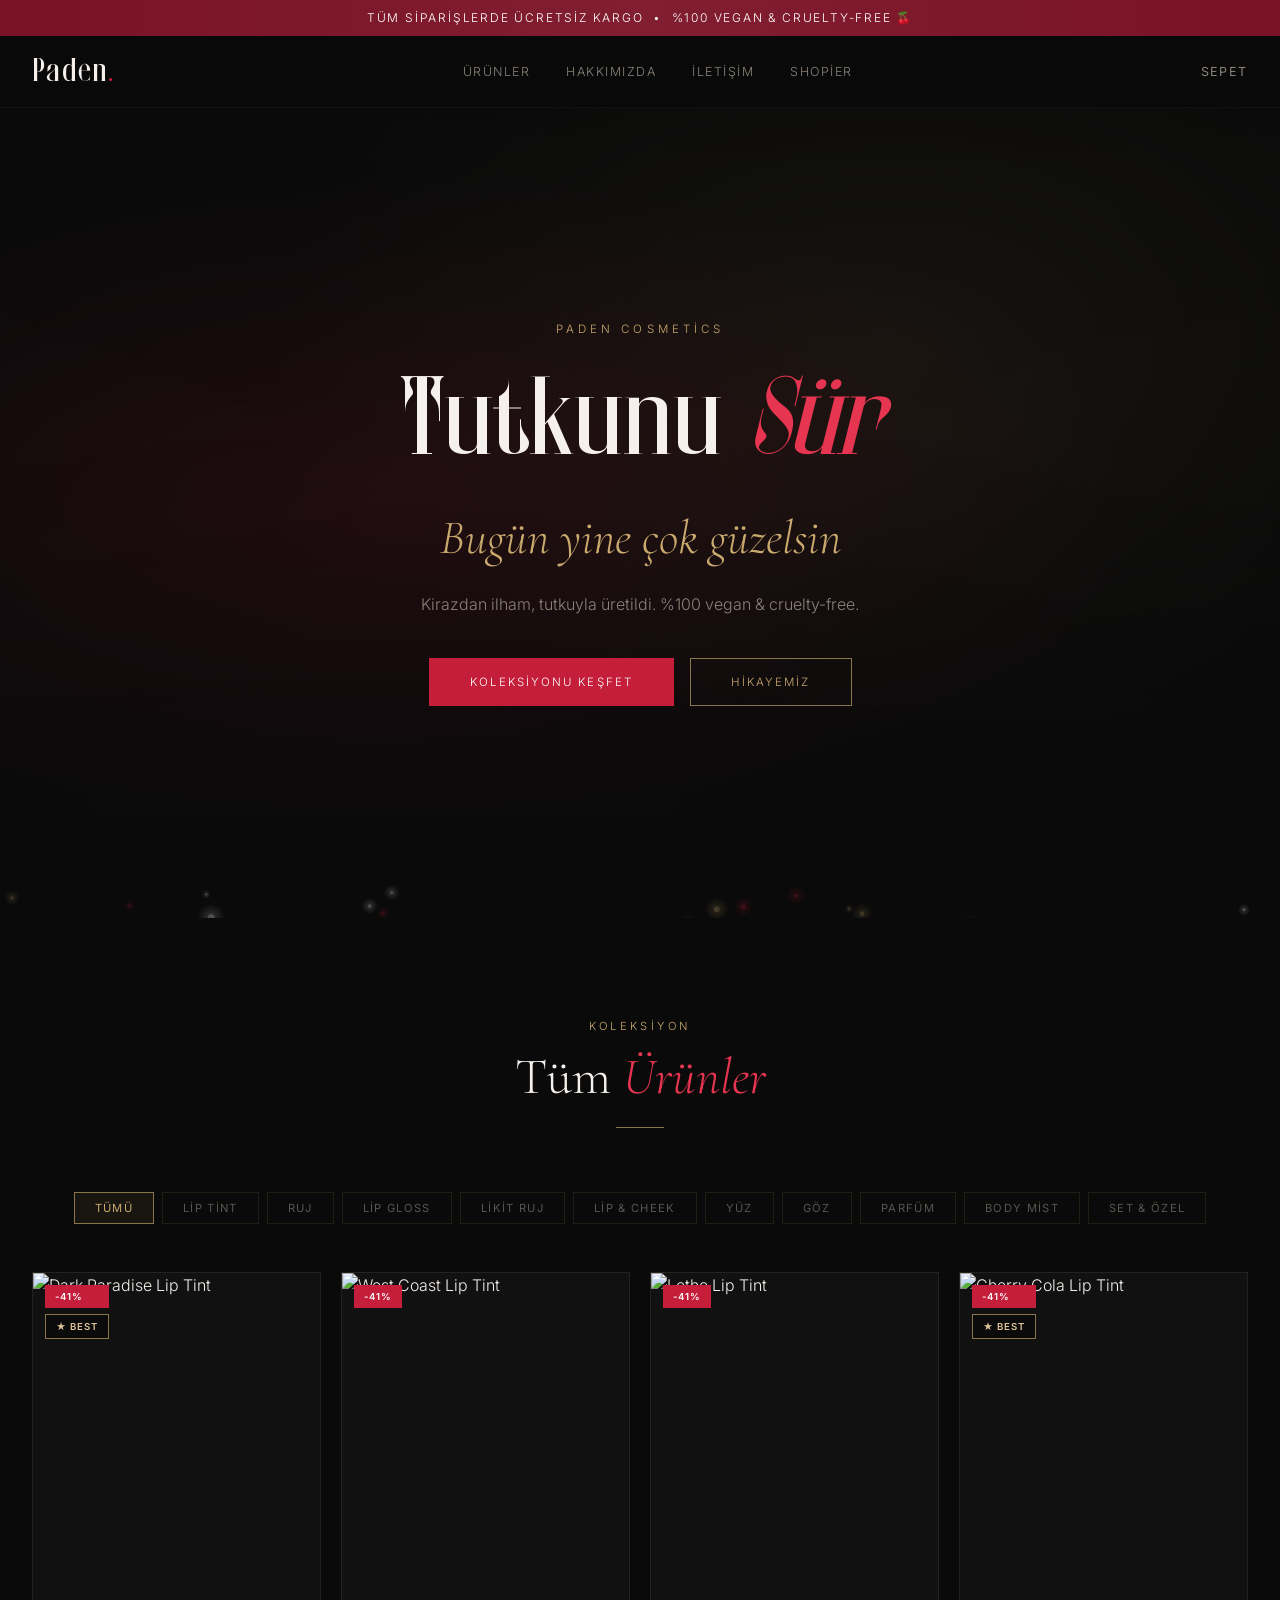
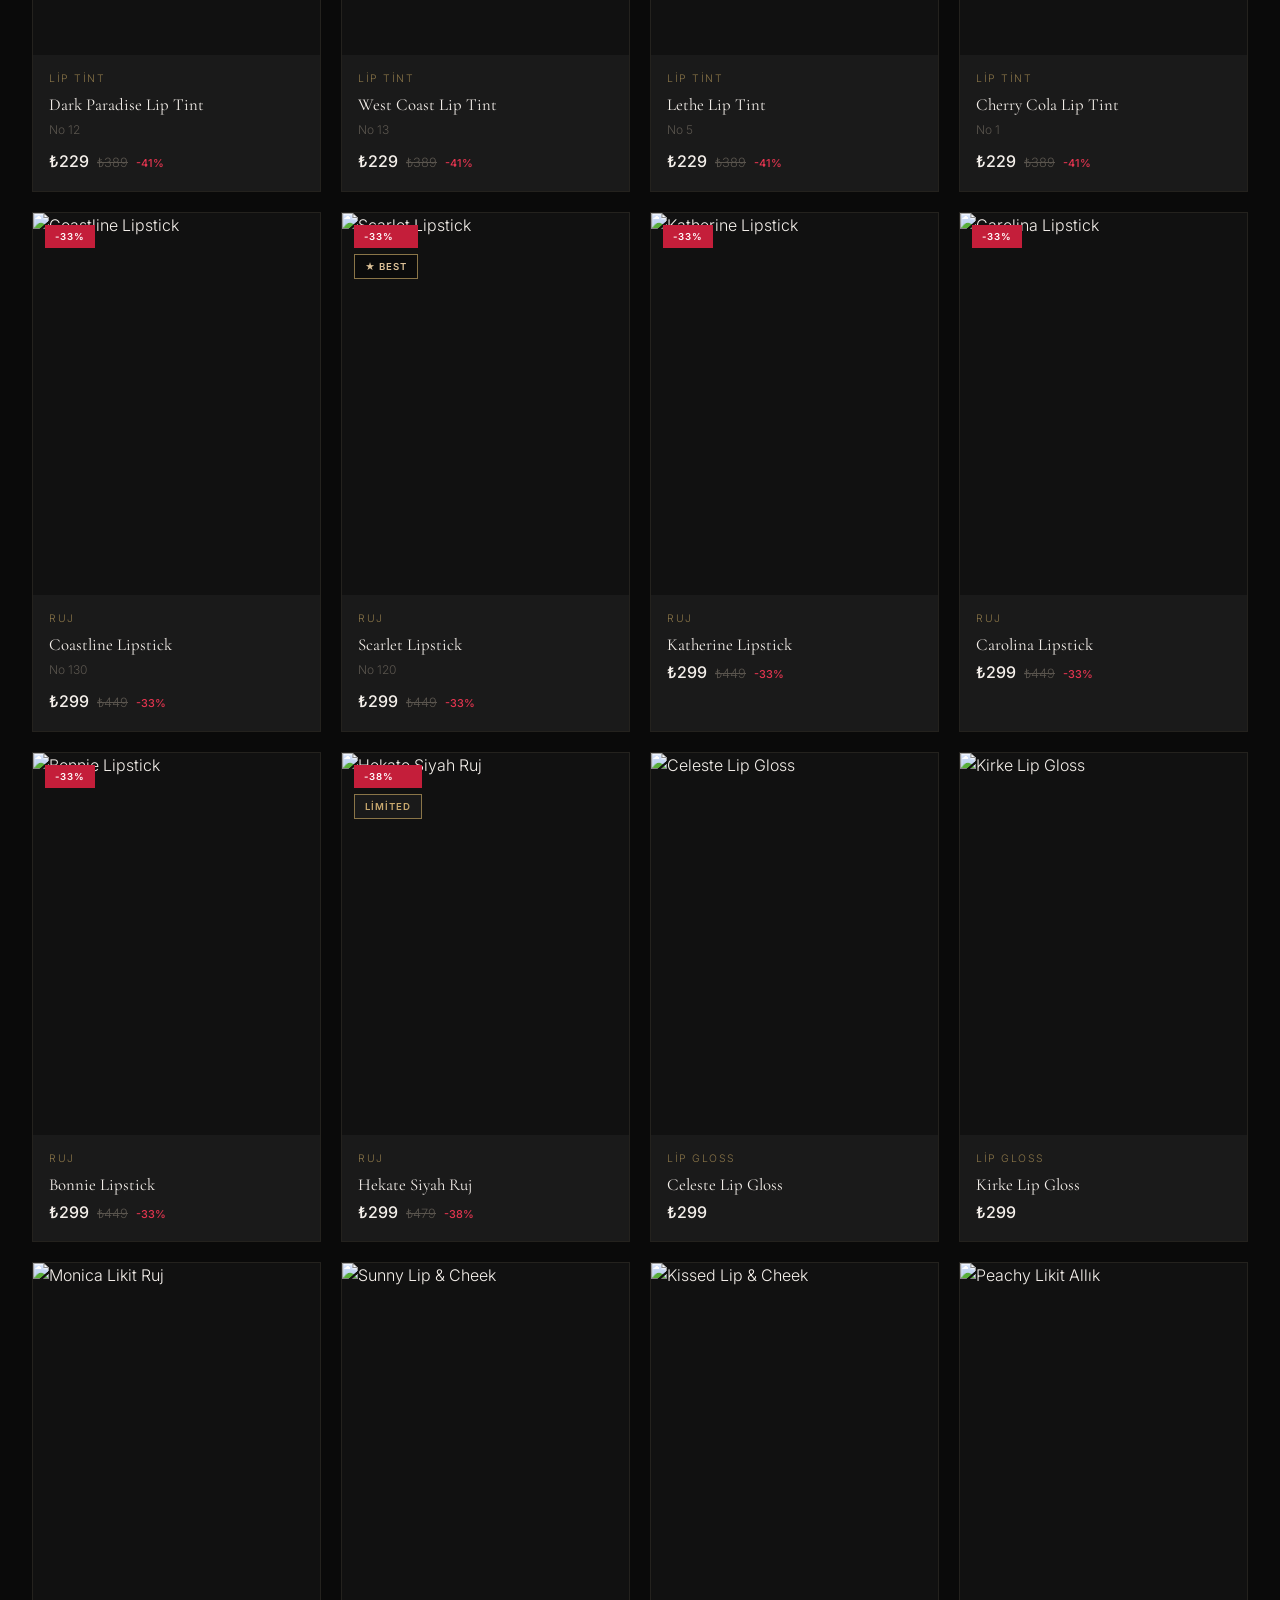
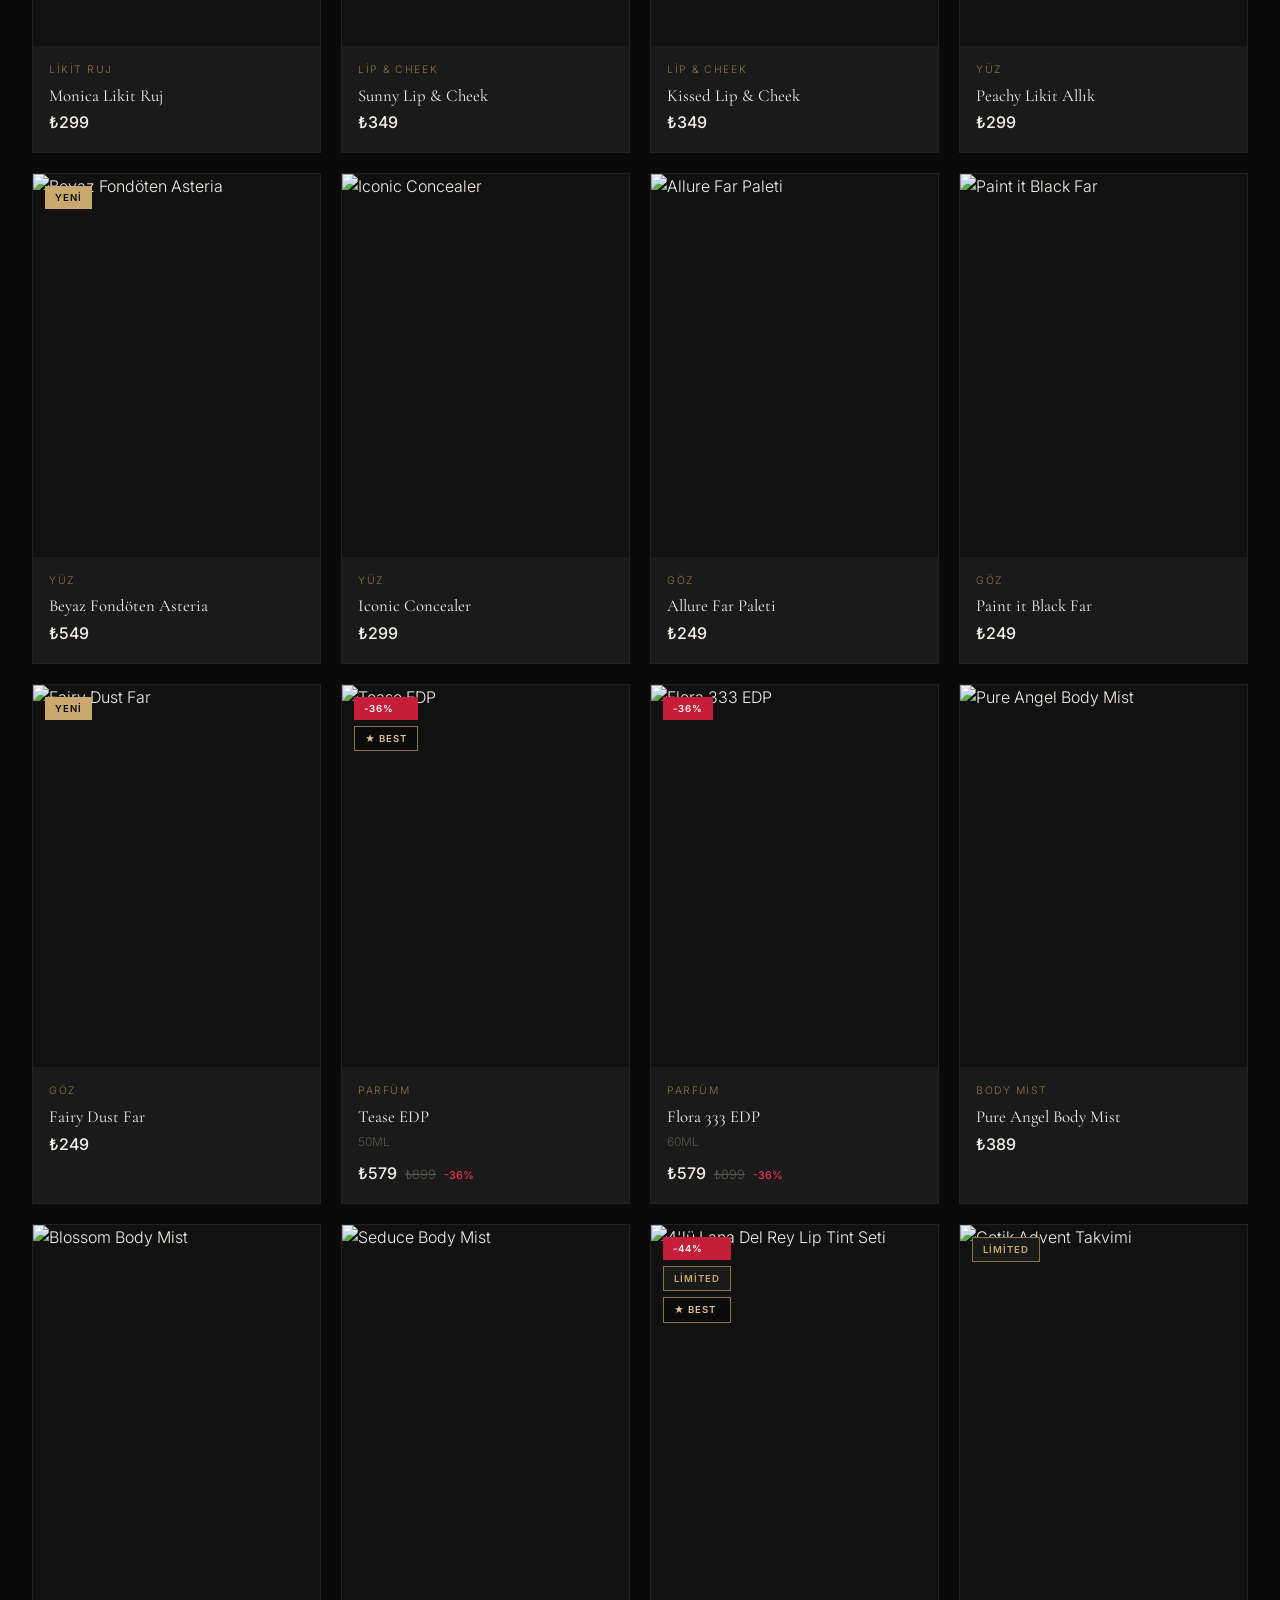
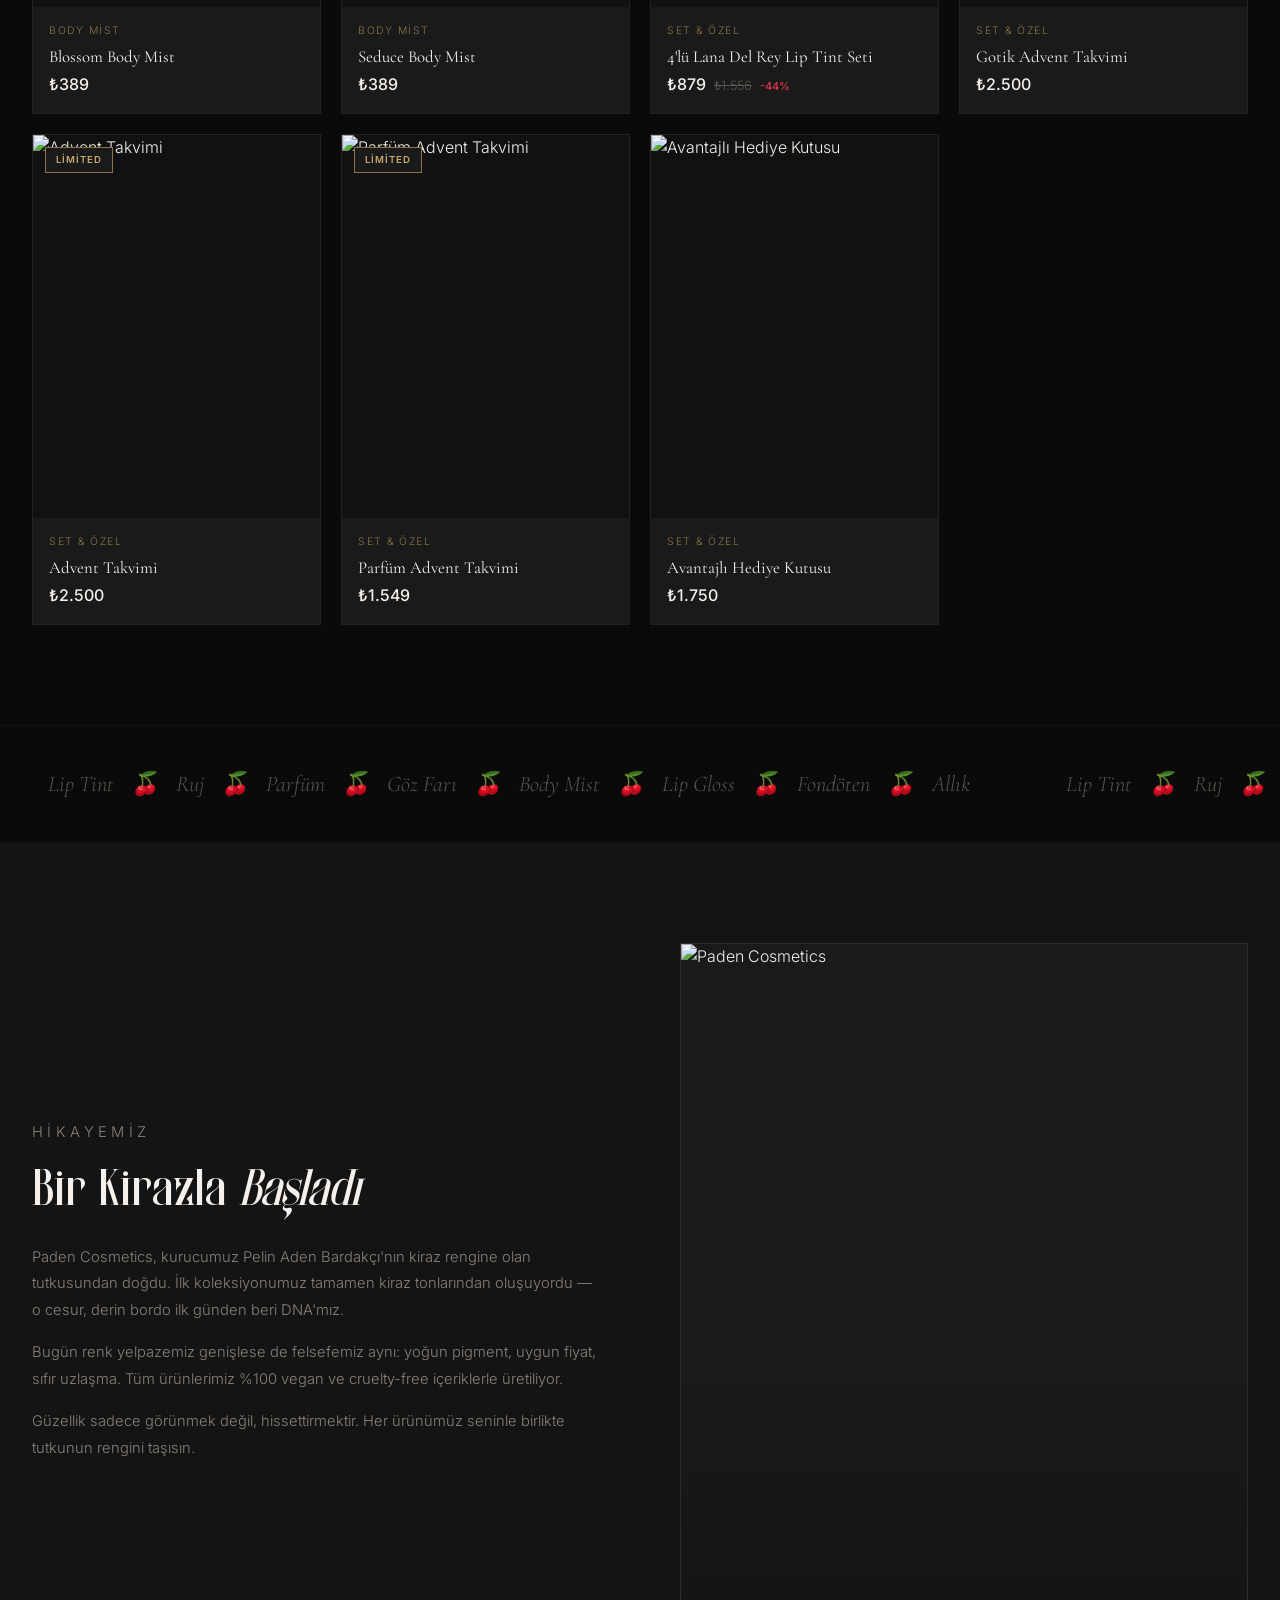
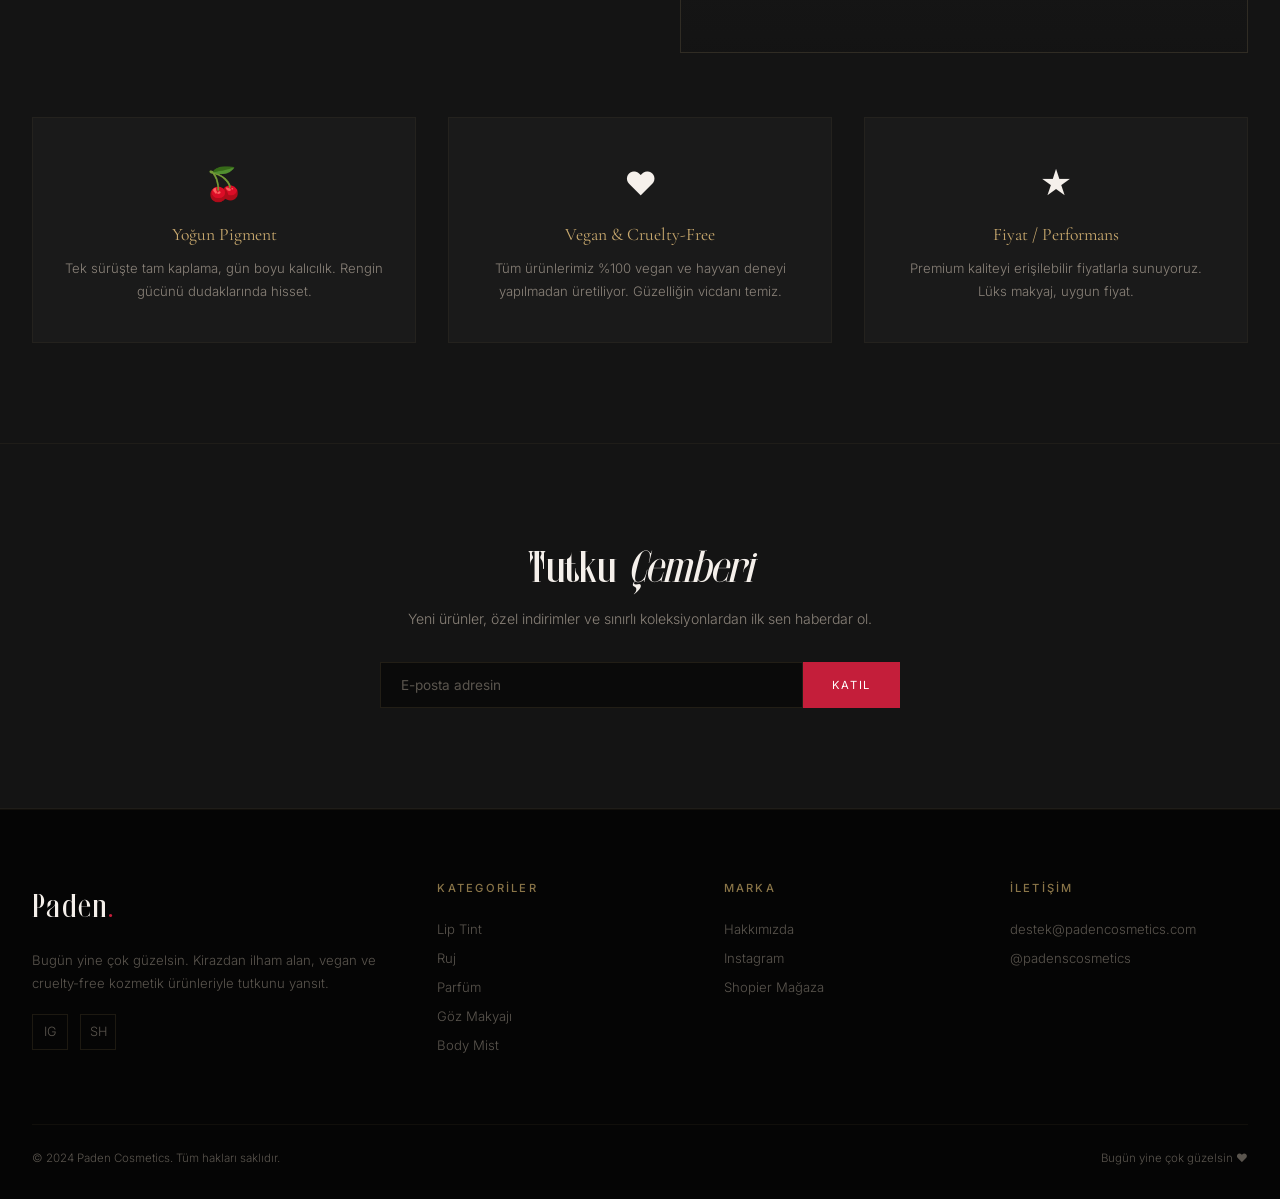
==== commit 32a1a1fe: "Add Gothic Love font for logo, hero title, story heading, newsletter, loader, product detail Self-ho" ====
--- a/index.html
+++ b/index.html
@@ -89,7 +89,7 @@
         </circle>
       </svg>
       <div class="loader-brand">
-        <div class="loader-text font-display">paden<span>.</span></div>
+        <div class="loader-text">Paden<span>.</span></div>
         <div class="loader-tagline">Bugün yine çok güzelsin</div>
       </div>
       <div class="loader-progress">
@@ -106,7 +106,7 @@
   <!-- Header -->
   <header class="site-header" id="siteHeader">
     <div class="header-inner">
-      <a href="/" class="logo">paden<span>.</span></a>
+      <a href="/" class="logo">Paden<span>.</span></a>
       <nav class="nav-links" id="navLinks">
         <a href="#products">Ürünler</a>
         <a href="#story">Hakkımızda</a>
@@ -219,7 +219,7 @@
     <div class="footer-inner">
       <div class="footer-grid">
         <div class="footer-brand">
-          <div class="logo">paden<span>.</span></div>
+          <div class="logo">Paden<span>.</span></div>
           <p>Bugün yine çok güzelsin. Kirazdan ilham alan, vegan ve cruelty-free kozmetik ürünleriyle tutkunu yansıt.</p>
           <div class="footer-social">
             <a href="https://www.instagram.com/padenscosmetics/" target="_blank" rel="noopener" aria-label="Instagram">IG</a>
--- a/css/style.css
+++ b/css/style.css
@@ -3,6 +3,18 @@
    ═══════════════════════════════════════════════════ */
 
 @import url('https://fonts.googleapis.com/css2?family=Cormorant+Garamond:ital,wght@0,300;0,400;0,500;0,600;0,700;1,300;1,400&family=Inter:wght@300;400;500;600&display=swap');
+
+@font-face {
+  font-family: 'Gothic Love';
+  src: url('../fonts/GothicLoveRegular.woff2') format('woff2'),
+       url('../fonts/GothicLoveRegular.woff') format('woff'),
+       url('../fonts/GothicLoveRegular.ttf') format('truetype');
+  font-weight: normal;
+  font-style: normal;
+  font-display: swap;
+}
+
+.font-gothic { font-family: 'Gothic Love', Georgia, serif; }
 
 /* ── Variables ── */
 :root {
@@ -117,10 +129,10 @@
 }
 
 .loader-text {
-  font-family: var(--font-display);
-  font-size: 2.2rem;
-  font-weight: 400;
-  letter-spacing: 0.1em;
+  font-family: 'Gothic Love', Georgia, serif;
+  font-size: 2.6rem;
+  font-weight: normal;
+  letter-spacing: 0.06em;
   color: var(--text);
   text-transform: lowercase;
   margin-bottom: 8px;
@@ -220,12 +232,12 @@
 }
 
 .logo {
-  font-family: var(--font-display);
-  font-size: 1.75rem;
-  font-weight: 400;
-  letter-spacing: 0.08em;
+  font-family: 'Gothic Love', Georgia, serif;
+  font-size: 2rem;
+  font-weight: normal;
+  letter-spacing: 0.04em;
   color: var(--text);
-  text-transform: lowercase;
+  text-transform: none;
 }
 
 .logo span {
@@ -372,8 +384,9 @@
 }
 
 .hero-title {
-  font-size: clamp(3rem, 8vw, 6rem);
-  font-weight: 300;
+  font-family: 'Gothic Love', Georgia, serif;
+  font-size: clamp(3.5rem, 9vw, 7rem);
+  font-weight: normal;
   line-height: 1.05;
   margin-bottom: 20px;
   opacity: 0;
@@ -752,8 +765,9 @@
 }
 
 .story-text h2 {
-  font-size: clamp(2rem, 3.5vw, 2.8rem);
-  font-weight: 300;
+  font-family: 'Gothic Love', Georgia, serif;
+  font-size: clamp(2.2rem, 4vw, 3.2rem);
+  font-weight: normal;
   margin-bottom: 24px;
 }
 
@@ -879,8 +893,9 @@
 }
 
 .newsletter-inner h2 {
-  font-size: clamp(1.8rem, 3vw, 2.4rem);
-  font-weight: 300;
+  font-family: 'Gothic Love', Georgia, serif;
+  font-size: clamp(2rem, 3.5vw, 2.8rem);
+  font-weight: normal;
   margin-bottom: 12px;
 }
 
@@ -1223,8 +1238,9 @@
 }
 
 .detail-name {
-  font-size: clamp(2rem, 3.5vw, 2.8rem);
-  font-weight: 300;
+  font-family: 'Gothic Love', Georgia, serif;
+  font-size: clamp(2.2rem, 4vw, 3.2rem);
+  font-weight: normal;
   margin-bottom: 8px;
 }
 
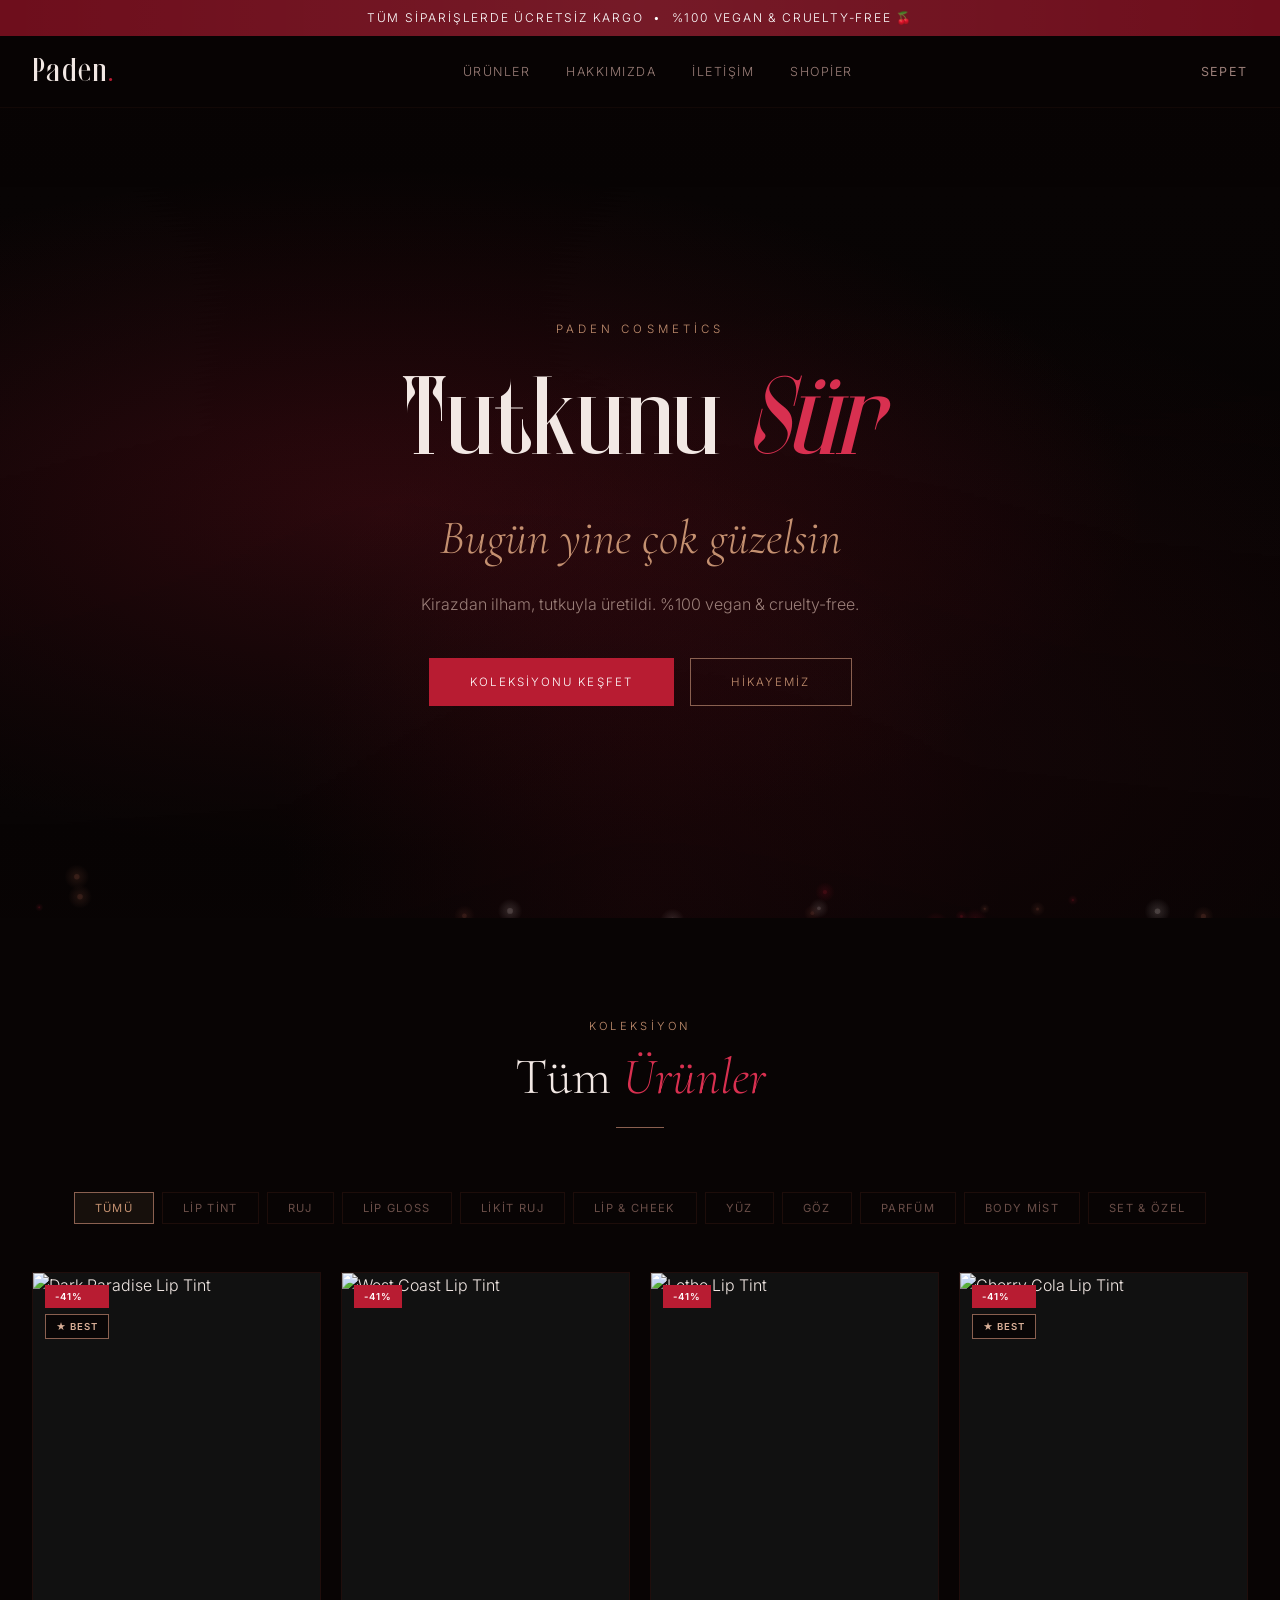
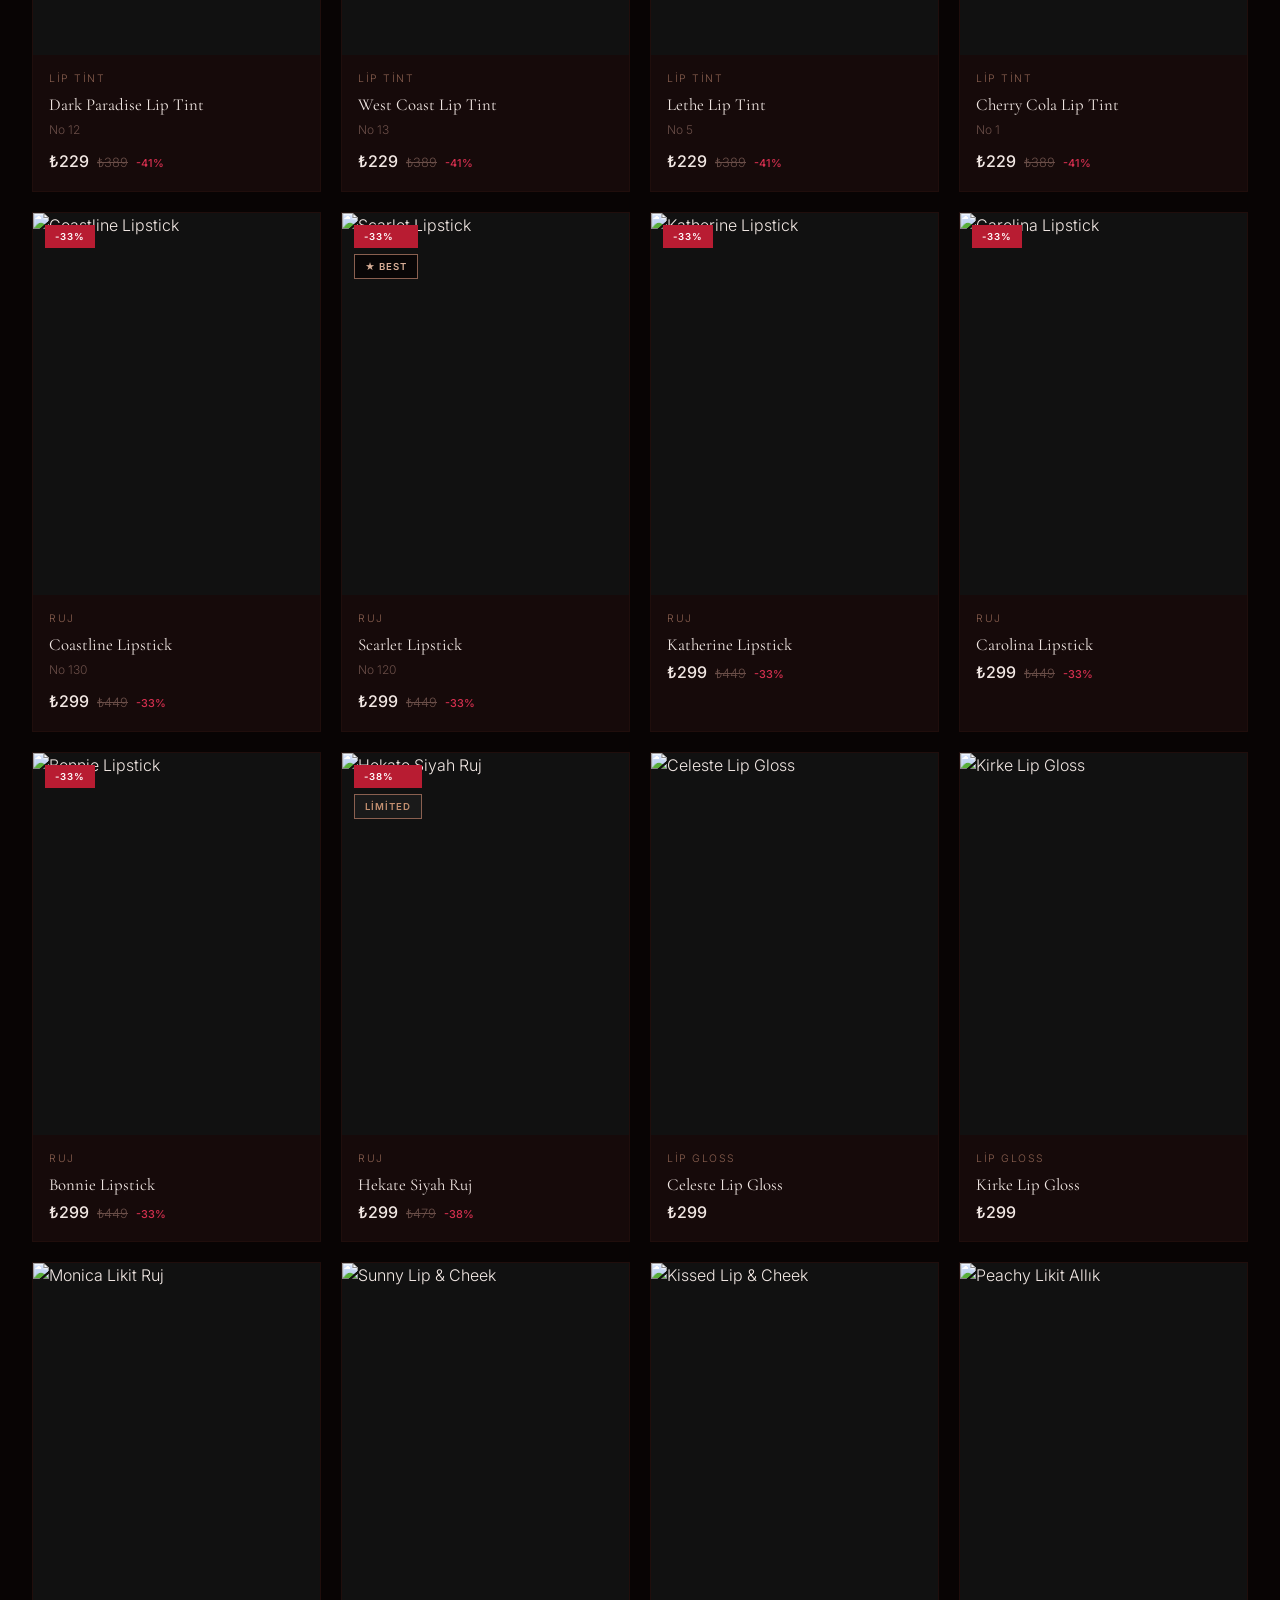
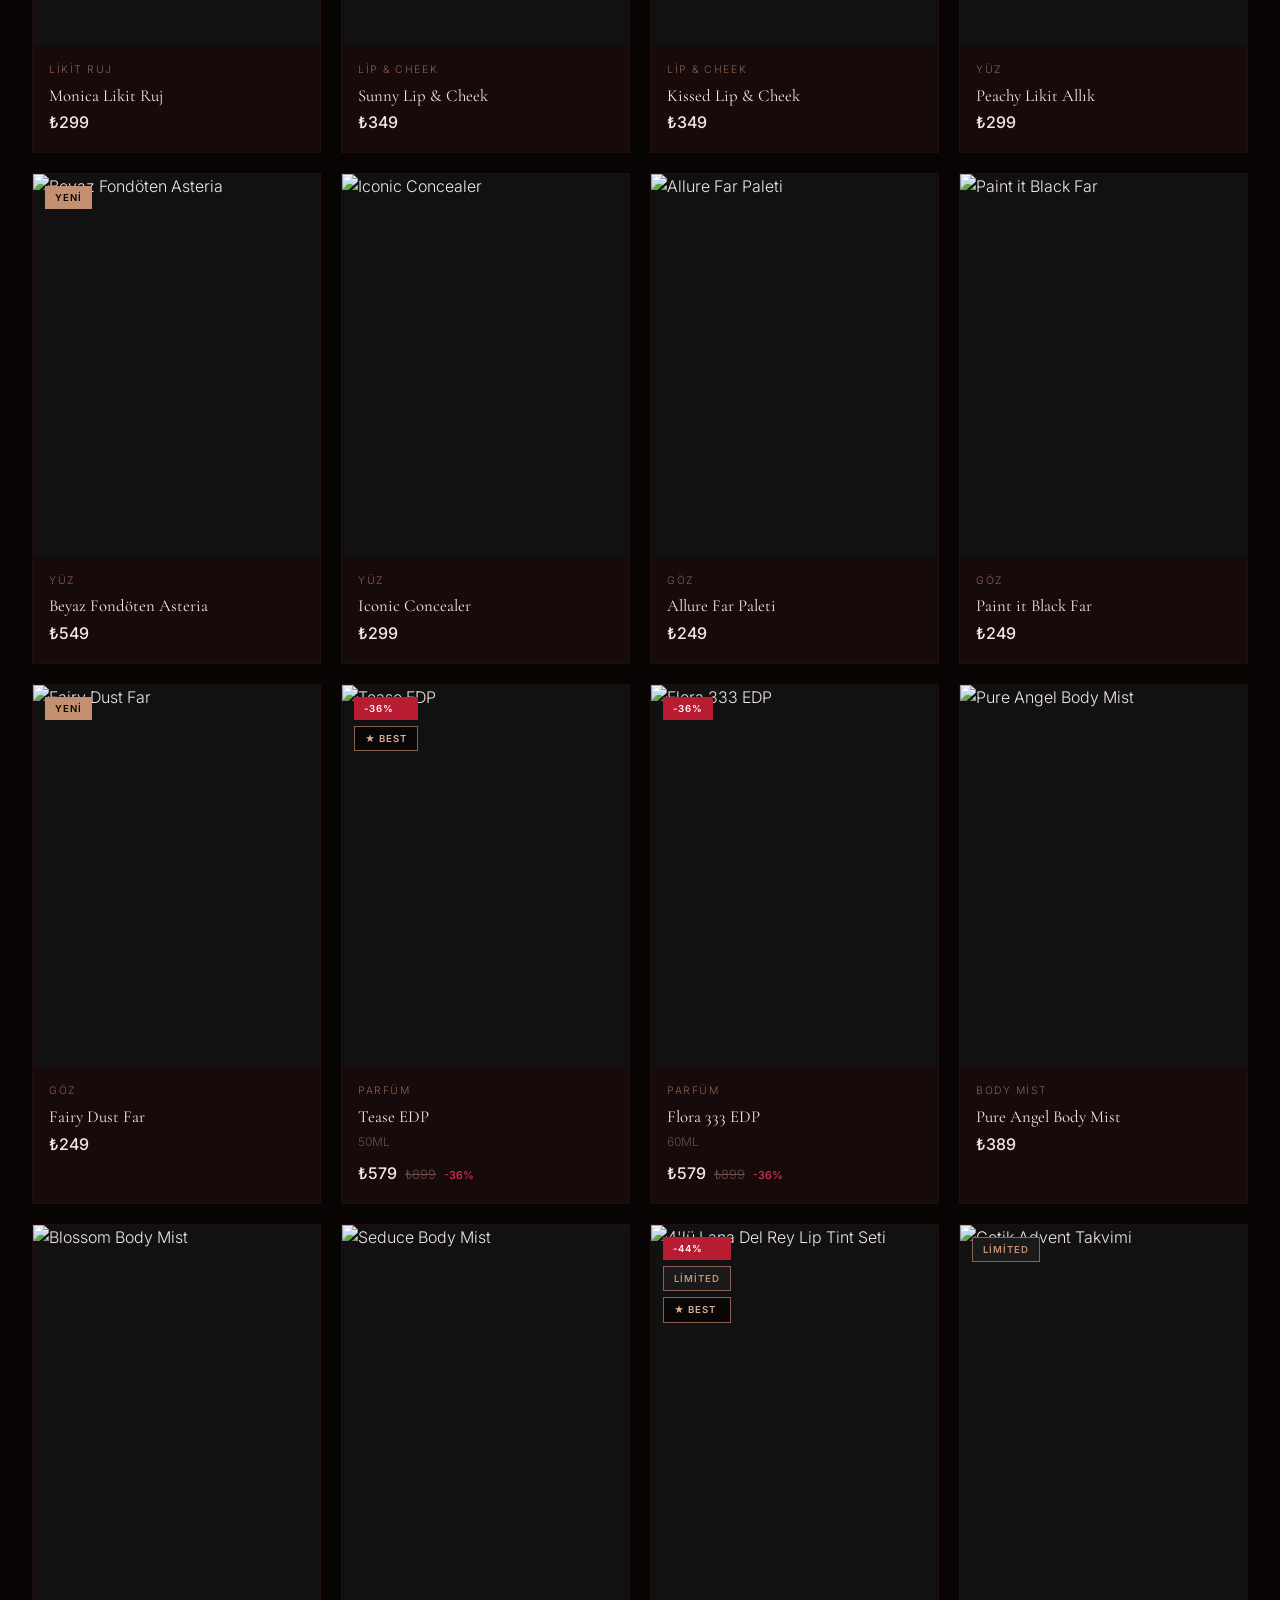
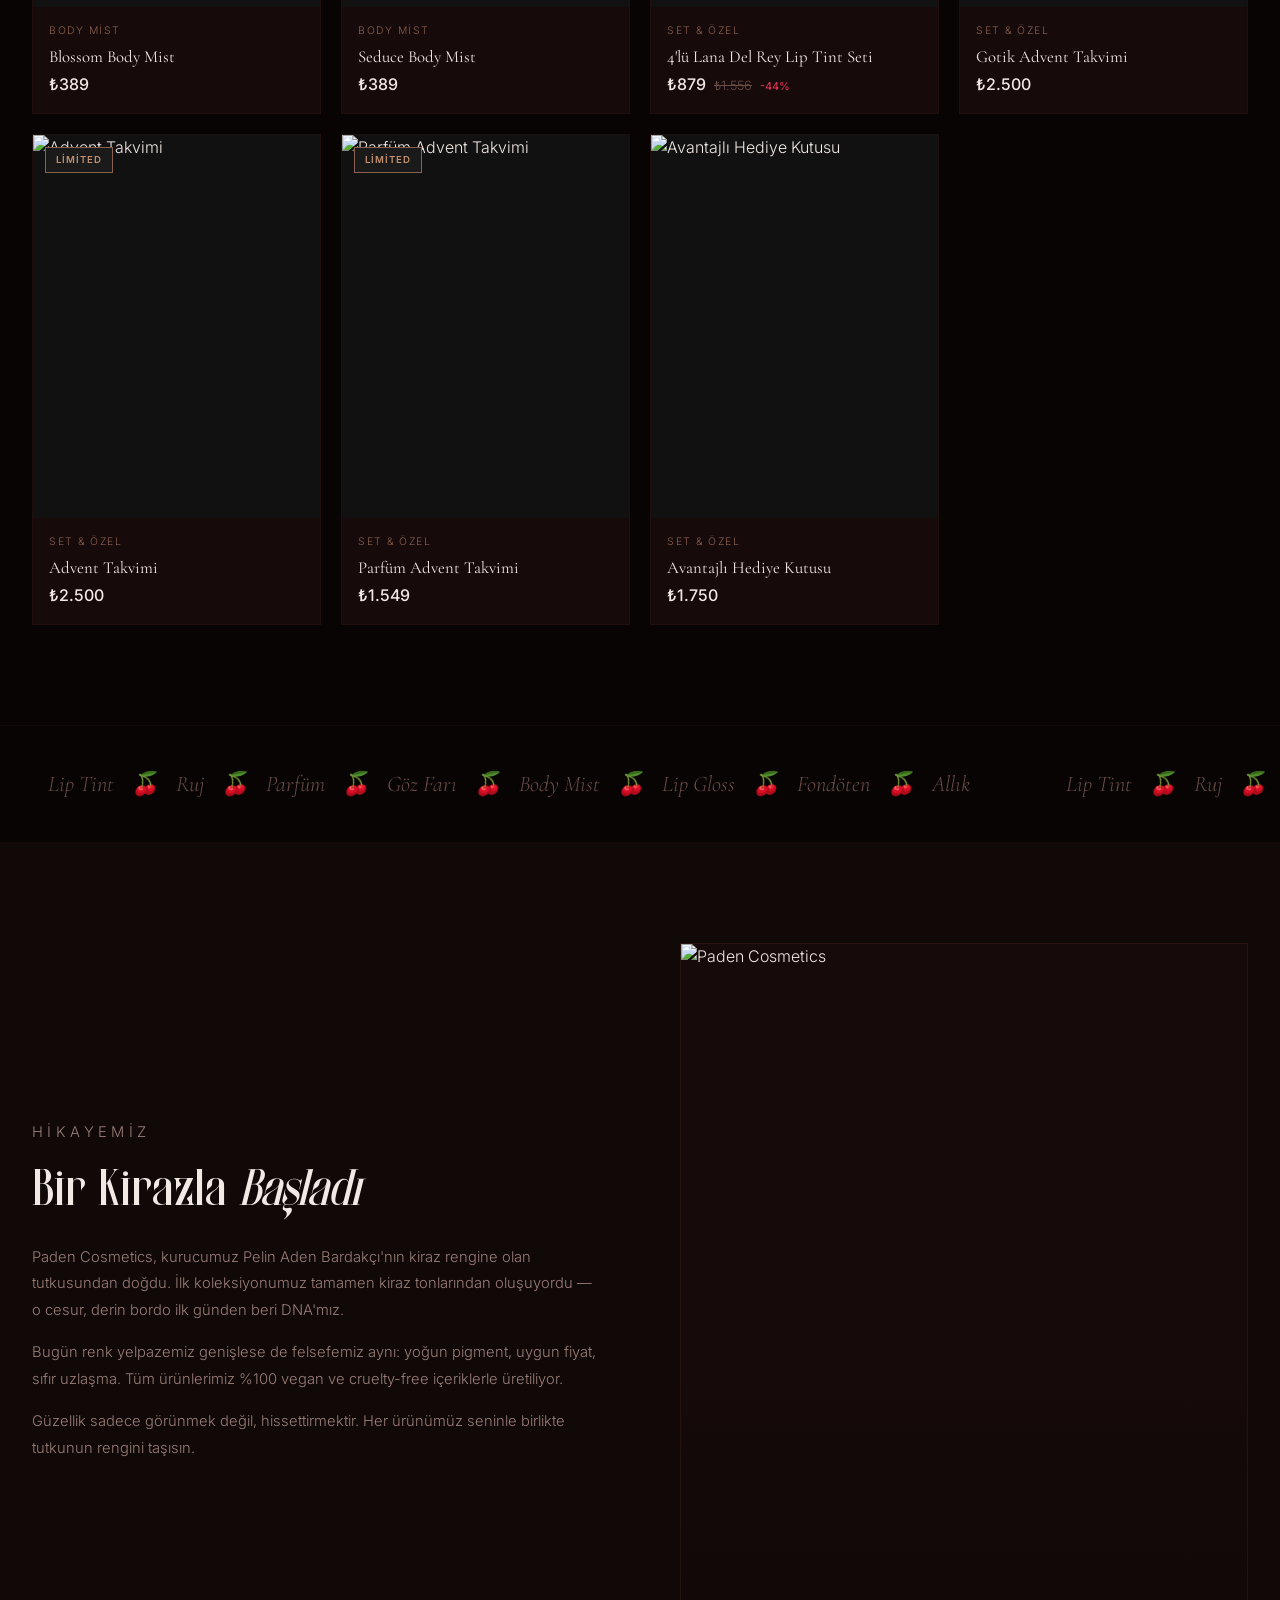
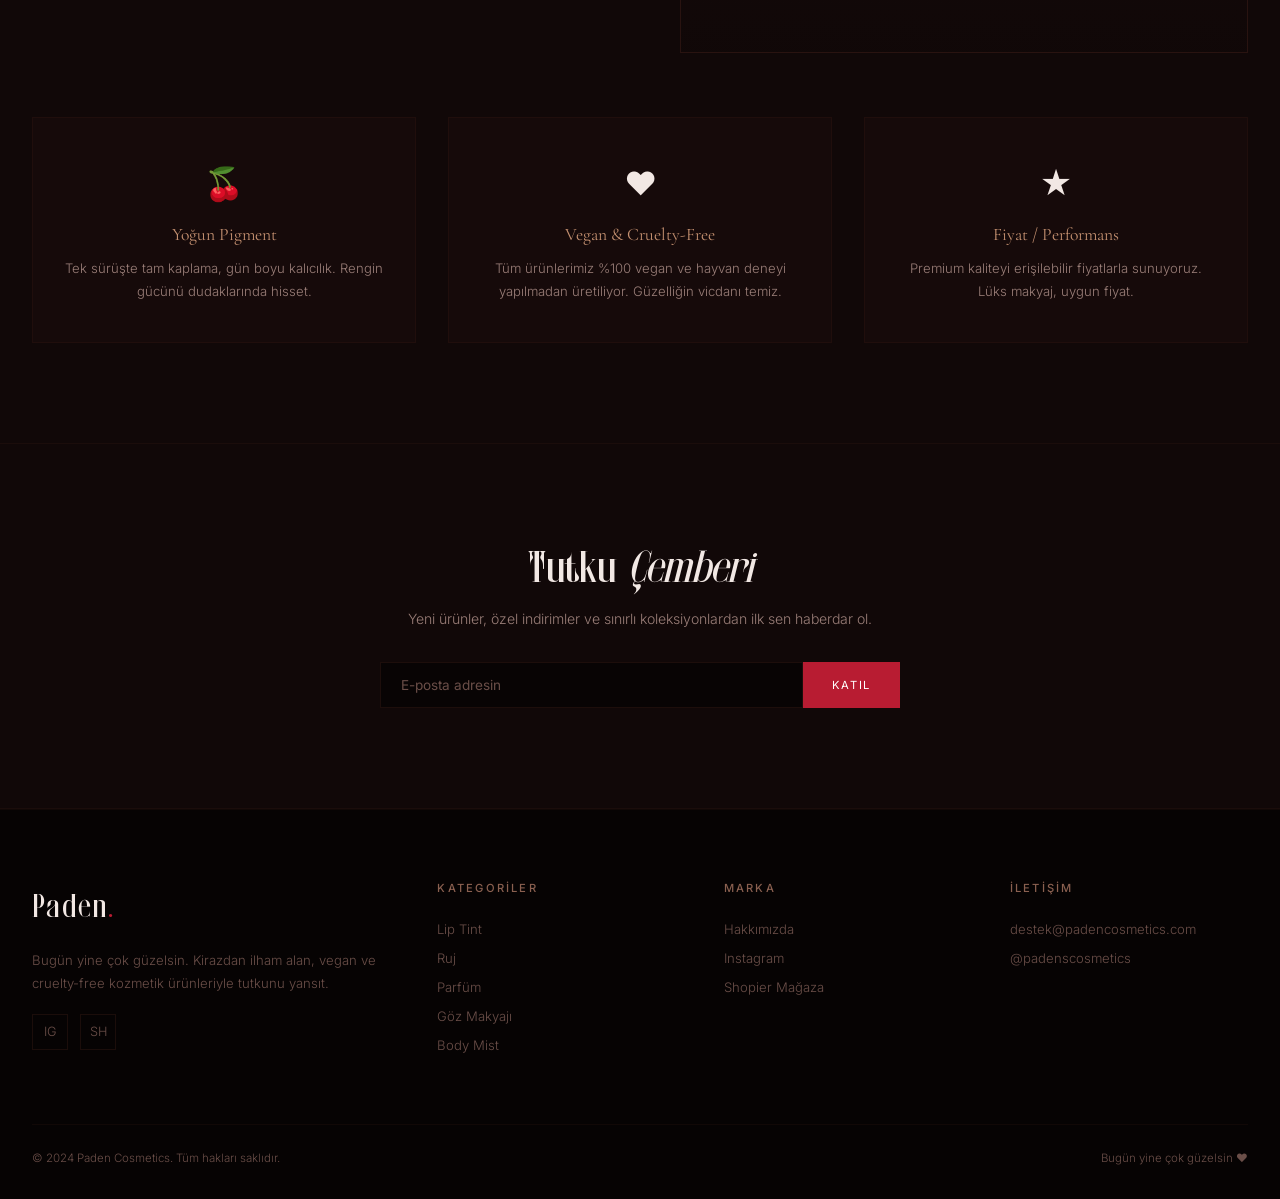
==== commit 1456c1cd: "Apply cocktail cherry color theme — warm black bg, rich cherry red cast Backgrounds shifted from neu" ====
--- a/index.html
+++ b/index.html
@@ -68,13 +68,13 @@
         </g>
 
         <!-- Bite on right cherry (animated) -->
-        <circle cx="142" cy="84" r="0" fill="#0a0a0a">
+        <circle cx="142" cy="84" r="0" fill="#080404">
           <animate attributeName="r" from="0" to="17" dur="0.3s" begin="1.2s" fill="freeze" calcMode="spline" keySplines="0.4 0 0.2 1"/>
         </circle>
-        <circle cx="136" cy="74" r="0" fill="#0a0a0a">
+        <circle cx="136" cy="74" r="0" fill="#080404">
           <animate attributeName="r" from="0" to="5" dur="0.2s" begin="1.25s" fill="freeze"/>
         </circle>
-        <circle cx="138" cy="94" r="0" fill="#0a0a0a">
+        <circle cx="138" cy="94" r="0" fill="#080404">
           <animate attributeName="r" from="0" to="4.5" dur="0.2s" begin="1.28s" fill="freeze"/>
         </circle>
         <!-- Exposed fruit flesh -->
--- a/css/style.css
+++ b/css/style.css
@@ -18,21 +18,21 @@
 
 /* ── Variables ── */
 :root {
-  --bg: #0a0a0a;
-  --bg-elevated: #141414;
-  --bg-card: #1a1a1a;
-  --bg-card-hover: #222;
-  --text: #f5f0eb;
-  --text-muted: #8a8279;
-  --text-dim: #5a554e;
-  --accent: #c41e3a;
-  --accent-light: #e63550;
-  --accent-dark: #7a1225;
-  --gold: #c9a96e;
-  --gold-light: #dfc499;
-  --gold-dim: #8a7548;
-  --border: rgba(201,169,110,0.12);
-  --border-light: rgba(201,169,110,0.06);
+  --bg: #080404;
+  --bg-elevated: #110808;
+  --bg-card: #160a0a;
+  --bg-card-hover: #1e0e0e;
+  --text: #f2e8e4;
+  --text-muted: #9a7e78;
+  --text-dim: #6a4e48;
+  --accent: #b81c32;
+  --accent-light: #d83050;
+  --accent-dark: #6e0e1c;
+  --gold: #c49070;
+  --gold-light: #dab098;
+  --gold-dim: #8a6050;
+  --border: rgba(180,80,60,0.12);
+  --border-light: rgba(180,80,60,0.06);
   --shadow: 0 4px 24px rgba(0,0,0,0.4);
   --shadow-lg: 0 12px 48px rgba(0,0,0,0.6);
   --radius: 2px;
@@ -209,7 +209,7 @@
   position: sticky;
   top: 0;
   z-index: 1000;
-  background: rgba(10,10,10,0.92);
+  background: rgba(8,4,4,0.92);
   backdrop-filter: blur(20px);
   -webkit-backdrop-filter: blur(20px);
   border-bottom: 1px solid var(--border-light);
@@ -345,8 +345,9 @@
   content: '';
   position: absolute;
   inset: 0;
-  background: radial-gradient(ellipse at 30% 50%, rgba(196,30,58,0.15) 0%, transparent 60%),
-              radial-gradient(ellipse at 70% 30%, rgba(201,169,110,0.08) 0%, transparent 50%);
+  background: radial-gradient(ellipse at 30% 50%, rgba(184,28,50,0.25) 0%, transparent 60%),
+              radial-gradient(ellipse at 70% 80%, rgba(184,28,50,0.12) 0%, transparent 50%),
+              radial-gradient(ellipse at 50% 100%, rgba(120,15,30,0.2) 0%, transparent 40%);
   z-index: 1;
 }
 
@@ -354,7 +355,7 @@
   content: '';
   position: absolute;
   inset: 0;
-  background: linear-gradient(180deg, rgba(10,10,10,0.3) 0%, rgba(10,10,10,0.1) 40%, rgba(10,10,10,0.6) 100%);
+  background: linear-gradient(180deg, rgba(8,4,4,0.3) 0%, rgba(8,4,4,0.1) 40%, rgba(8,4,4,0.6) 100%);
   z-index: 2;
 }
 
@@ -625,7 +626,7 @@
 }
 
 .badge-bestseller {
-  background: rgba(10,10,10,0.85);
+  background: rgba(8,4,4,0.85);
   color: var(--gold-light);
   border: 1px solid var(--gold-dim);
 }
@@ -636,7 +637,7 @@
   left: 0;
   right: 0;
   padding: 12px;
-  background: linear-gradient(transparent, rgba(10,10,10,0.9));
+  background: linear-gradient(transparent, rgba(8,4,4,0.9));
   transform: translateY(100%);
   transition: transform var(--transition);
   z-index: 2;
@@ -795,7 +796,7 @@
 .story-visual-overlay {
   position: absolute;
   inset: 0;
-  background: linear-gradient(180deg, transparent 60%, rgba(10,10,10,0.4));
+  background: linear-gradient(180deg, transparent 60%, rgba(8,4,4,0.4));
 }
 
 /* ── Values Grid ── */
@@ -872,7 +873,7 @@
   content: '';
   position: absolute;
   inset: 0;
-  background: rgba(10,10,10,0.3);
+  background: rgba(8,4,4,0.3);
   opacity: 0;
   transition: opacity var(--transition);
 }
@@ -948,7 +949,7 @@
 
 /* ── Footer ── */
 .site-footer {
-  background: #050505;
+  background: #060303;
   border-top: 1px solid var(--border-light);
   padding: 72px 32px 32px;
 }
@@ -1522,7 +1523,7 @@
     left: 0;
     right: 0;
     bottom: 0;
-    background: rgba(10,10,10,0.98);
+    background: rgba(8,4,4,0.98);
     backdrop-filter: blur(20px);
     padding: 48px 32px;
     gap: 24px;
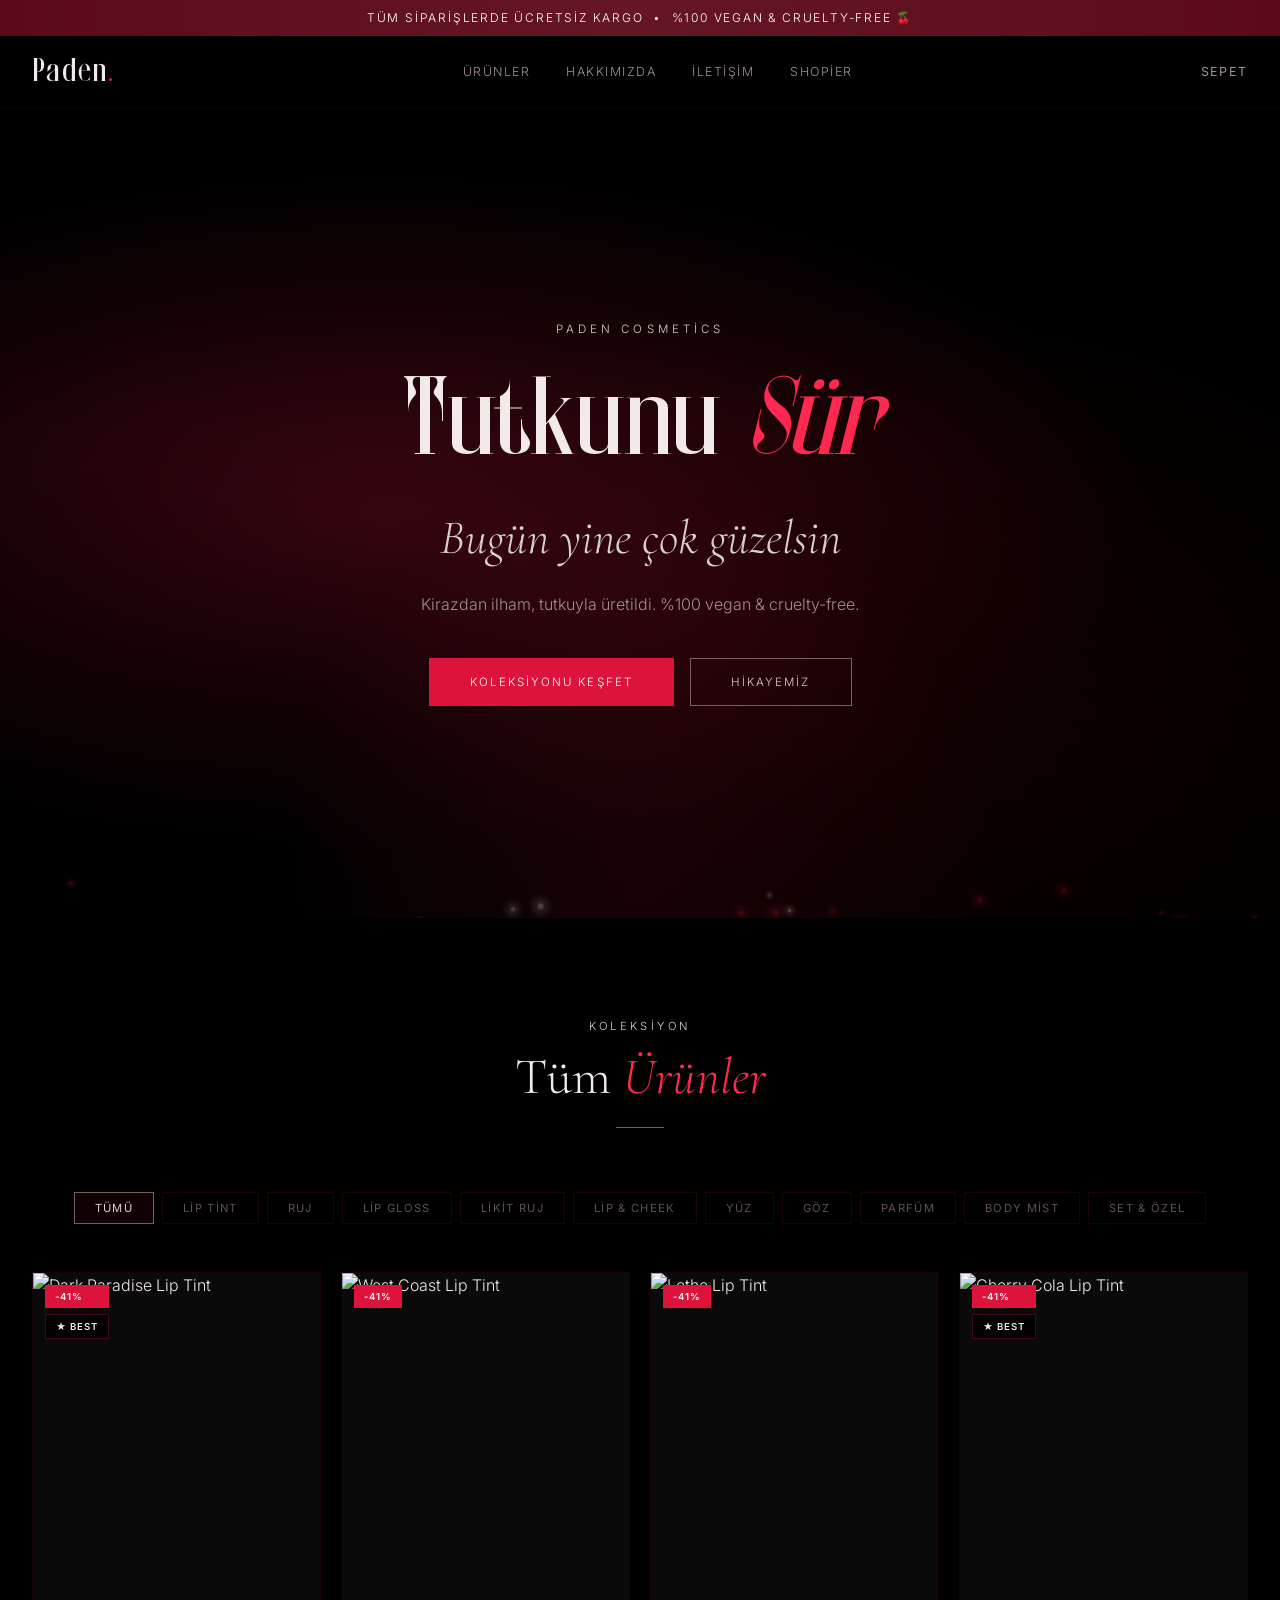
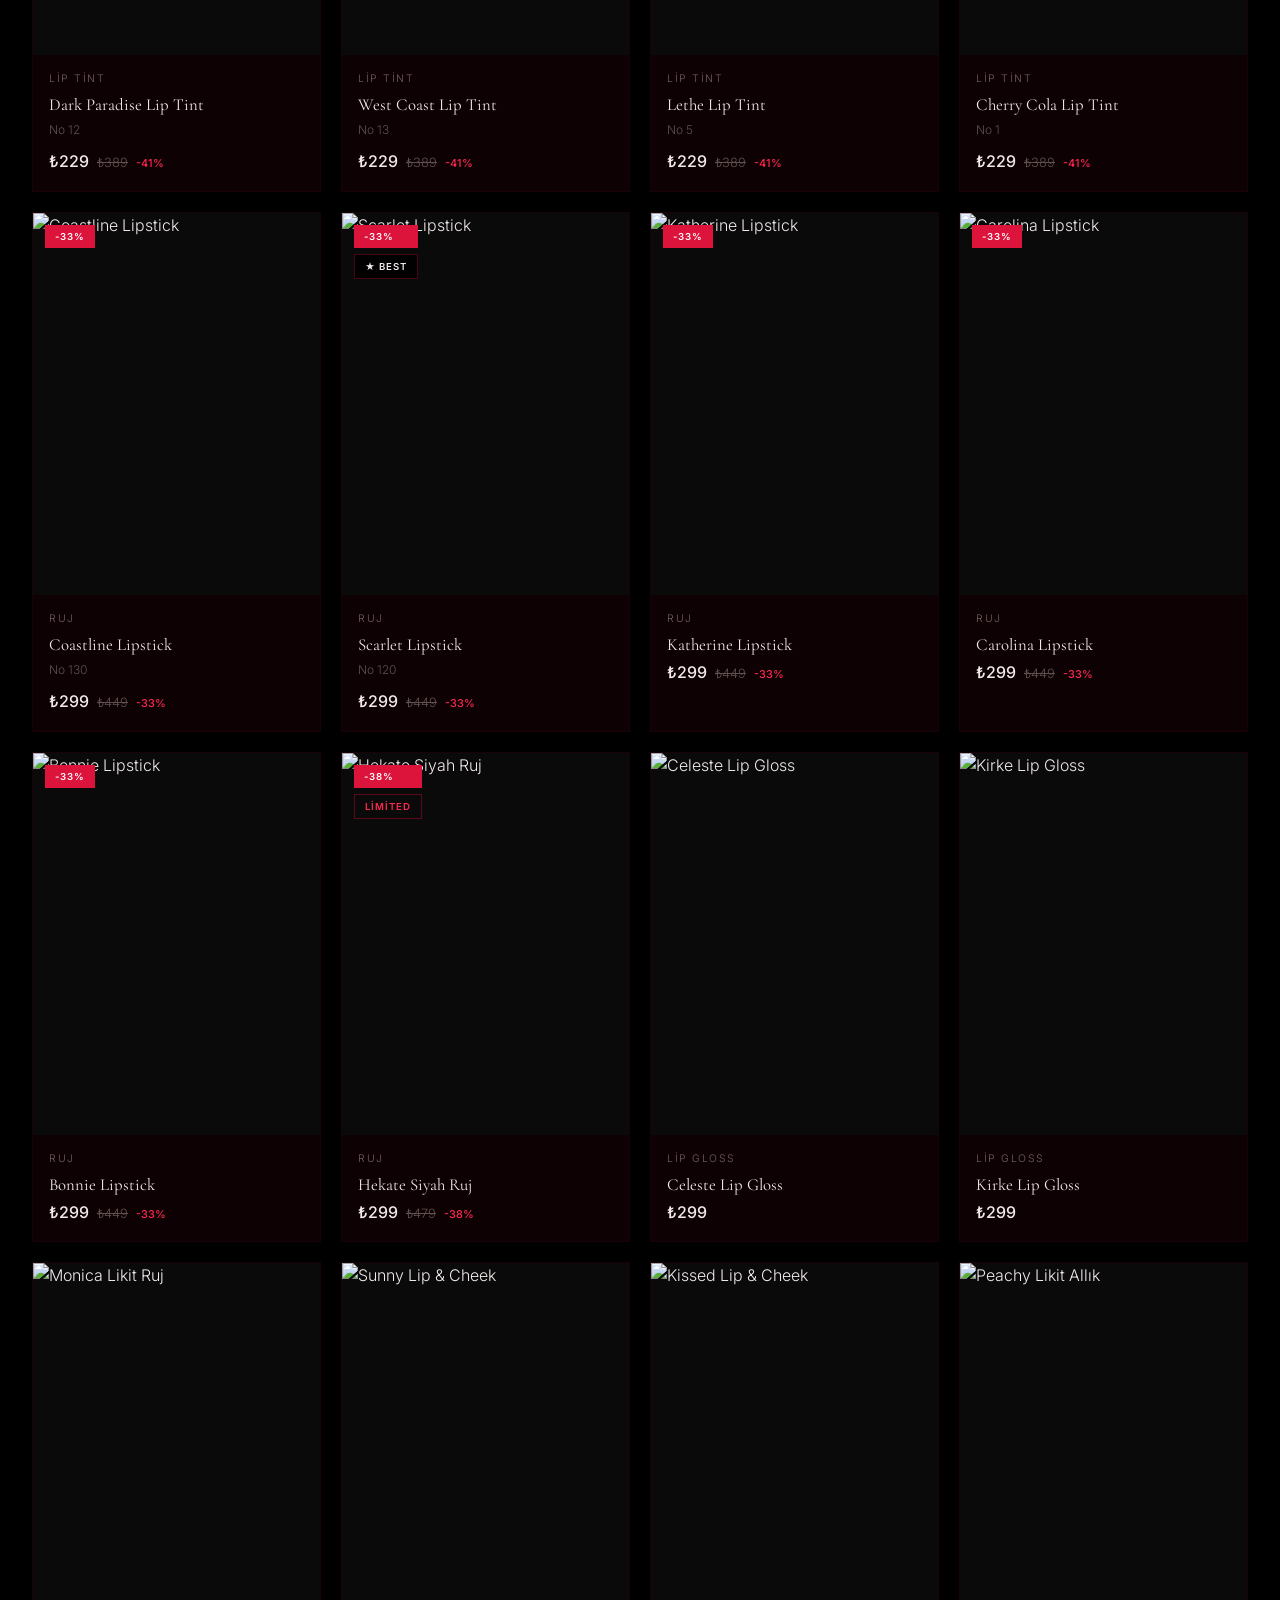
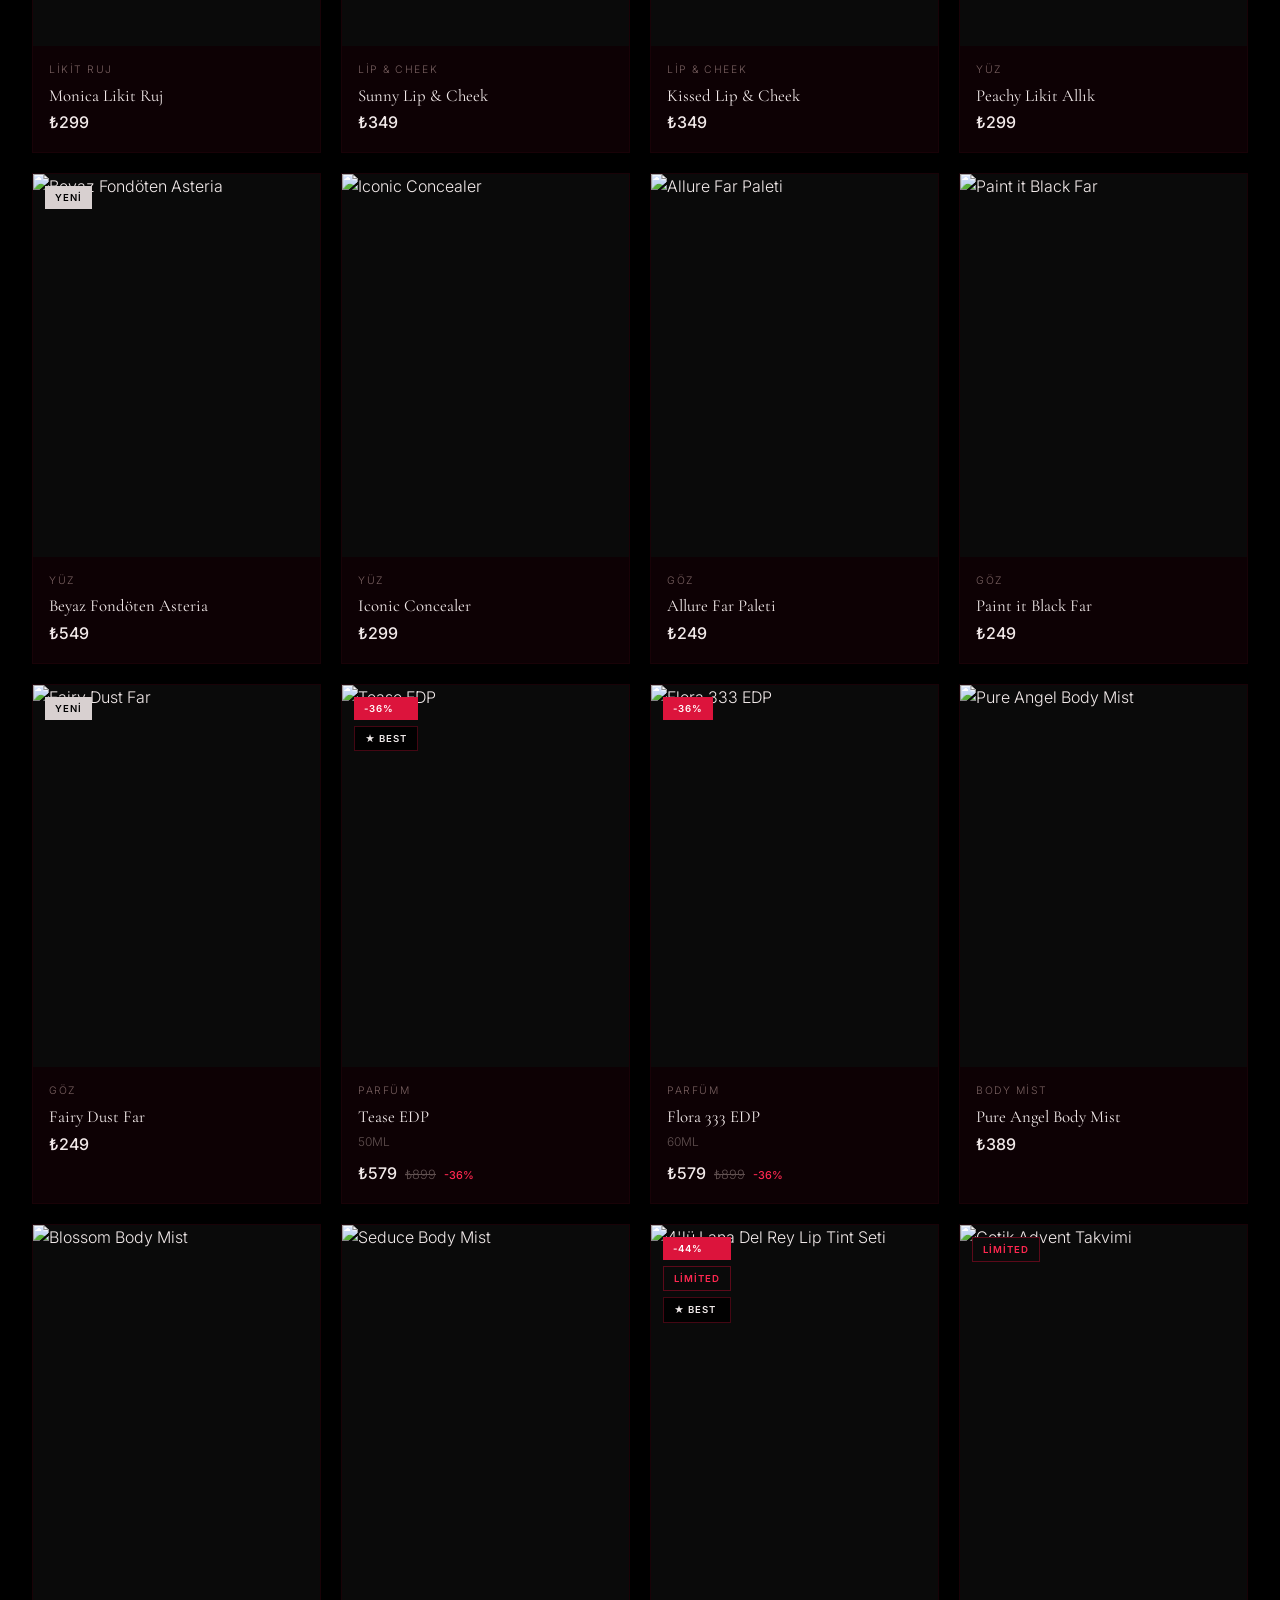
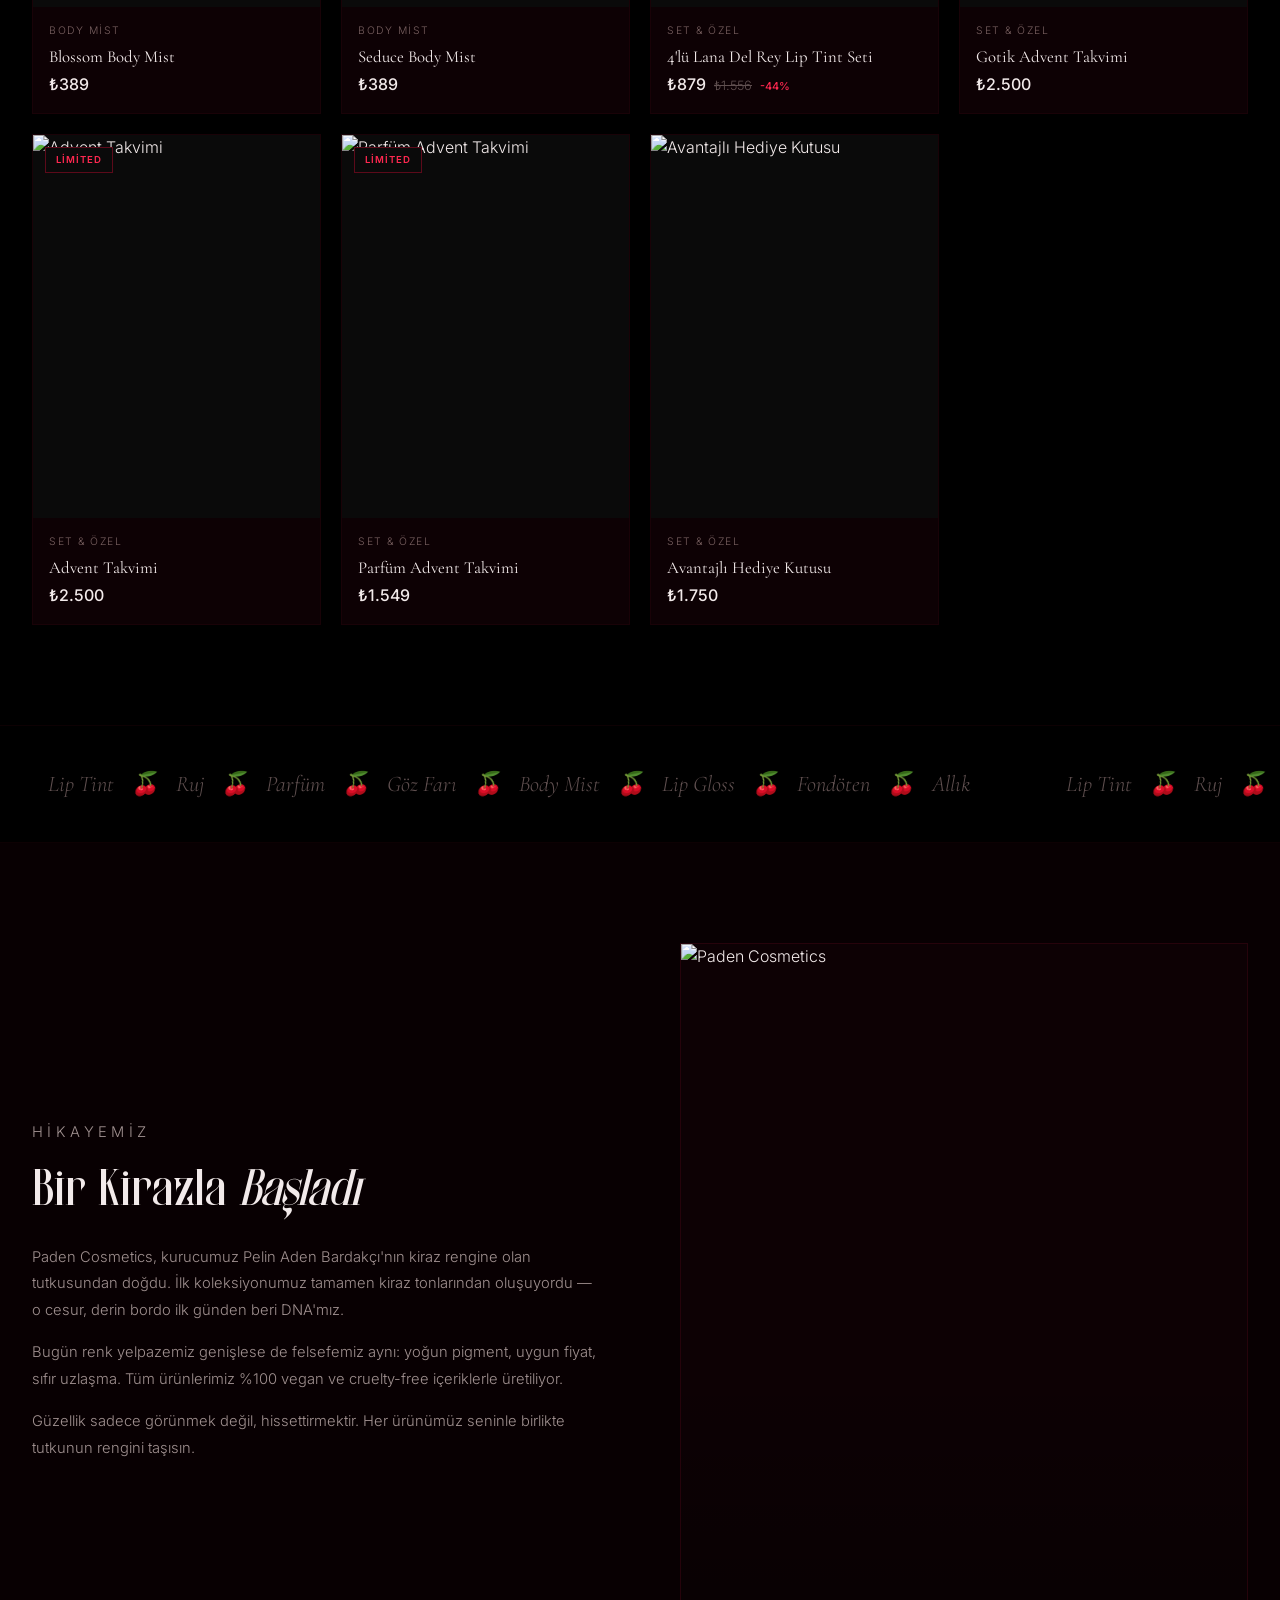
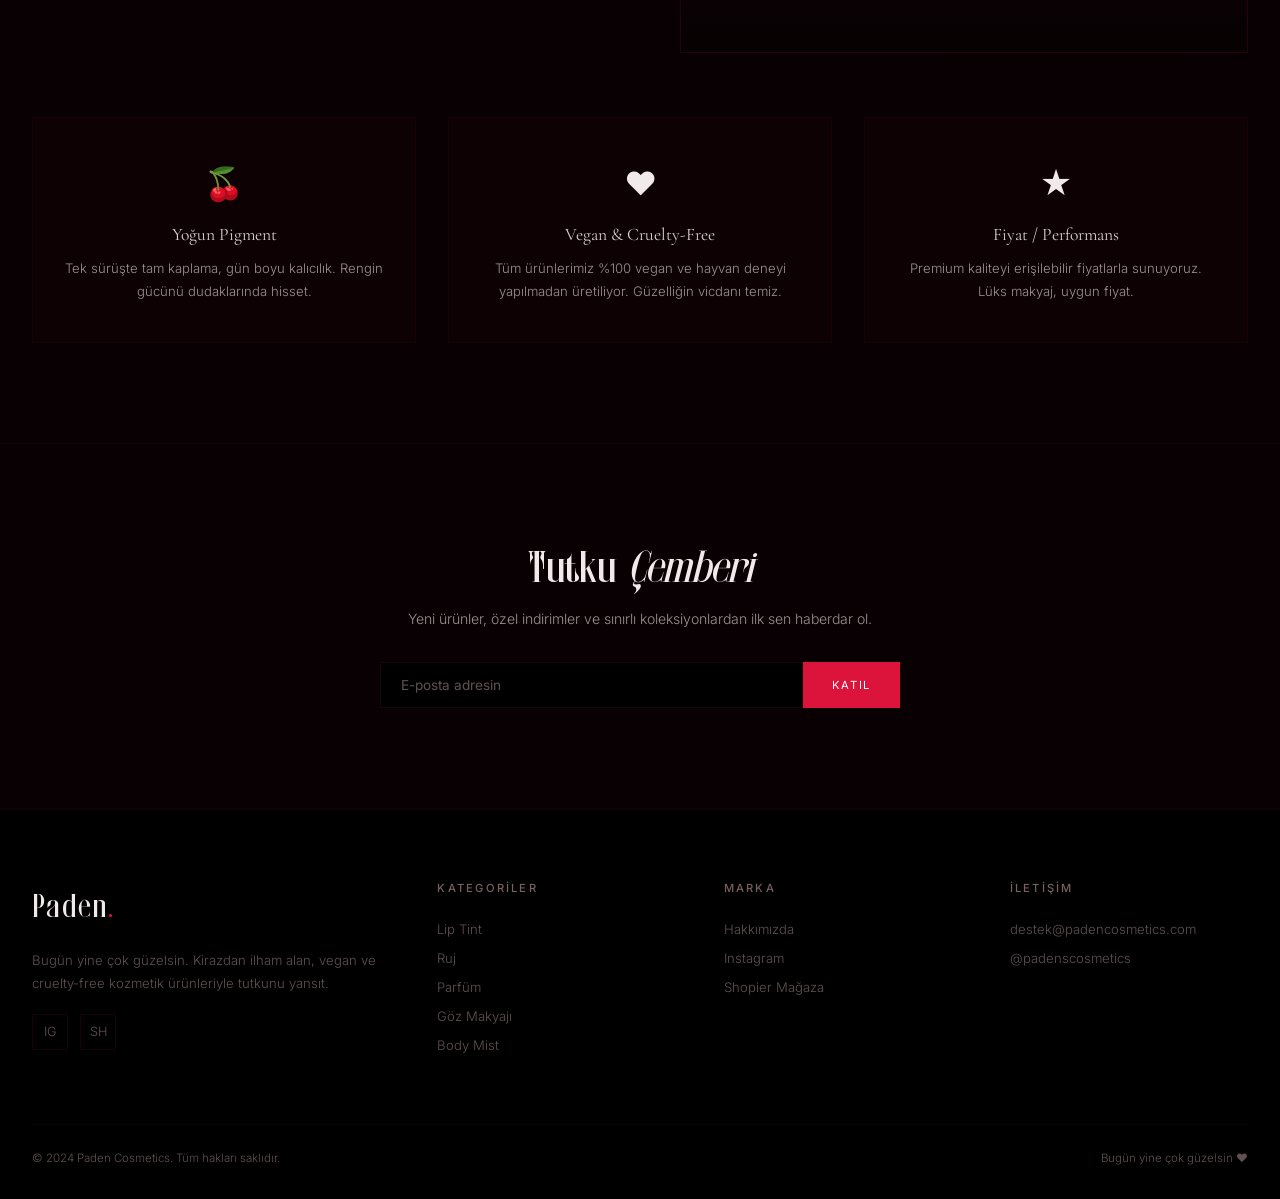
==== commit 6635ef5c: "Rebuild color palette: crimson/cherry/black/white only Replace all gold/amber tones with specular wh" ====
--- a/index.html
+++ b/index.html
@@ -17,14 +17,14 @@
       <svg viewBox="0 0 180 160" width="180" height="160" class="cherry-svg">
         <defs>
           <radialGradient id="cherryGrad" cx="40%" cy="35%" r="60%">
-            <stop offset="0%" stop-color="#d42848"/>
-            <stop offset="40%" stop-color="#a01a30"/>
-            <stop offset="100%" stop-color="#5a0e1a"/>
+            <stop offset="0%" stop-color="#e8193c"/>
+            <stop offset="40%" stop-color="#b81430"/>
+            <stop offset="100%" stop-color="#5a0a18"/>
           </radialGradient>
           <radialGradient id="cherryGrad2" cx="40%" cy="35%" r="60%">
-            <stop offset="0%" stop-color="#c02040"/>
-            <stop offset="40%" stop-color="#8a1528"/>
-            <stop offset="100%" stop-color="#4a0c16"/>
+            <stop offset="0%" stop-color="#d4162e"/>
+            <stop offset="40%" stop-color="#9a1028"/>
+            <stop offset="100%" stop-color="#4a0814"/>
           </radialGradient>
           <filter id="cherryBlur">
             <feGaussianBlur stdDeviation="0.5"/>
@@ -53,7 +53,7 @@
           <ellipse cx="52" cy="82" rx="10" ry="7" fill="rgba(255,255,255,0.15)" transform="rotate(-25 52 82)"/>
           <ellipse cx="50" cy="79" rx="4" ry="3" fill="rgba(255,255,255,0.25)" transform="rotate(-25 50 79)"/>
           <!-- Bottom shadow -->
-          <ellipse cx="68" cy="118" rx="10" ry="3" fill="rgba(196,30,58,0.08)"/>
+          <ellipse cx="68" cy="118" rx="10" ry="3" fill="rgba(220,20,60,0.08)"/>
         </g>
 
         <!-- Right cherry -->
@@ -64,25 +64,25 @@
           <ellipse cx="103" cy="78" rx="9" ry="6" fill="rgba(255,255,255,0.13)" transform="rotate(-25 103 78)"/>
           <ellipse cx="101" cy="76" rx="3.5" ry="2.5" fill="rgba(255,255,255,0.22)" transform="rotate(-25 101 76)"/>
           <!-- Bottom shadow -->
-          <ellipse cx="118" cy="113" rx="9" ry="3" fill="rgba(196,30,58,0.06)"/>
+          <ellipse cx="118" cy="113" rx="9" ry="3" fill="rgba(220,20,60,0.06)"/>
         </g>
 
         <!-- Bite on right cherry (animated) -->
-        <circle cx="142" cy="84" r="0" fill="#080404">
+        <circle cx="142" cy="84" r="0" fill="#000000">
           <animate attributeName="r" from="0" to="17" dur="0.3s" begin="1.2s" fill="freeze" calcMode="spline" keySplines="0.4 0 0.2 1"/>
         </circle>
-        <circle cx="136" cy="74" r="0" fill="#080404">
+        <circle cx="136" cy="74" r="0" fill="#000000">
           <animate attributeName="r" from="0" to="5" dur="0.2s" begin="1.25s" fill="freeze"/>
         </circle>
-        <circle cx="138" cy="94" r="0" fill="#080404">
+        <circle cx="138" cy="94" r="0" fill="#000000">
           <animate attributeName="r" from="0" to="4.5" dur="0.2s" begin="1.28s" fill="freeze"/>
         </circle>
         <!-- Exposed fruit flesh -->
-        <circle cx="134" cy="84" r="0" fill="#e04060">
+        <circle cx="134" cy="84" r="0" fill="#ff2850">
           <animate attributeName="r" from="0" to="9" dur="0.25s" begin="1.22s" fill="freeze"/>
         </circle>
         <!-- Juice drip from bite -->
-        <circle cx="140" cy="100" r="0" fill="#c41e3a" opacity="0.7">
+        <circle cx="140" cy="100" r="0" fill="#dc143c" opacity="0.7">
           <animate attributeName="r" from="0" to="2.5" dur="0.3s" begin="1.5s" fill="freeze"/>
           <animate attributeName="cy" from="100" to="120" dur="0.8s" begin="1.5s" fill="freeze" calcMode="spline" keySplines="0.4 0 1 1"/>
           <animate attributeName="opacity" from="0.7" to="0" dur="0.8s" begin="1.5s" fill="freeze"/>
--- a/css/style.css
+++ b/css/style.css
@@ -18,23 +18,25 @@
 
 /* ── Variables ── */
 :root {
-  --bg: #080404;
-  --bg-elevated: #110808;
-  --bg-card: #160a0a;
-  --bg-card-hover: #1e0e0e;
-  --text: #f2e8e4;
-  --text-muted: #9a7e78;
-  --text-dim: #6a4e48;
-  --accent: #b81c32;
-  --accent-light: #d83050;
-  --accent-dark: #6e0e1c;
-  --gold: #c49070;
-  --gold-light: #dab098;
-  --gold-dim: #8a6050;
-  --border: rgba(180,80,60,0.12);
-  --border-light: rgba(180,80,60,0.06);
-  --shadow: 0 4px 24px rgba(0,0,0,0.4);
-  --shadow-lg: 0 12px 48px rgba(0,0,0,0.6);
+  --bg: #000000;
+  --bg-elevated: #080002;
+  --bg-card: #0d0104;
+  --bg-card-hover: #150208;
+  --text: #f2eaea;
+  --text-muted: #a09090;
+  --text-dim: #605050;
+  --accent: #dc143c;           /* Crimson Red */
+  --accent-light: #ff2850;     /* Bright Cherry */
+  --accent-dark: #5c0a1a;      /* Dark Burgundy */
+  --cherry: #b91c3a;           /* Cherry Red */
+  --blood: #8b0000;            /* Deep Red / Blood Red */
+  --gold: #d8d0d0;             /* Specular Silver (replaces gold) */
+  --gold-light: #f0eaea;       /* Near-white highlight */
+  --gold-dim: #786060;         /* Muted reddish-gray */
+  --border: rgba(220,20,60,0.12);
+  --border-light: rgba(220,20,60,0.06);
+  --shadow: 0 4px 24px rgba(0,0,0,0.5);
+  --shadow-lg: 0 12px 48px rgba(0,0,0,0.7);
   --radius: 2px;
   --radius-lg: 4px;
   --font-display: 'Cormorant Garamond', Georgia, serif;
@@ -107,7 +109,7 @@
   transform: translate(-50%, -55%);
   width: 200px;
   height: 200px;
-  background: radial-gradient(circle, rgba(196,30,58,0.2) 0%, transparent 70%);
+  background: radial-gradient(circle, rgba(220,20,60,0.25) 0%, transparent 70%);
   border-radius: 50%;
   animation: glowPulse 2s ease-in-out infinite;
   pointer-events: none;
@@ -120,7 +122,7 @@
 
 .cherry-svg {
   margin-bottom: 24px;
-  filter: drop-shadow(0 8px 32px rgba(196,30,58,0.4));
+  filter: drop-shadow(0 8px 32px rgba(220,20,60,0.5));
 }
 
 .loader-brand {
@@ -163,7 +165,7 @@
 .loader-progress-bar {
   height: 100%;
   width: 0;
-  background: linear-gradient(90deg, var(--accent-dark), var(--accent), var(--gold-dim));
+  background: linear-gradient(90deg, var(--blood), var(--accent), var(--accent-light));
   animation: progressFill 1.8s 0.6s cubic-bezier(0.4, 0, 0.2, 1) forwards;
 }
 
@@ -209,7 +211,7 @@
   position: sticky;
   top: 0;
   z-index: 1000;
-  background: rgba(8,4,4,0.92);
+  background: rgba(0,0,0,0.92);
   backdrop-filter: blur(20px);
   -webkit-backdrop-filter: blur(20px);
   border-bottom: 1px solid var(--border-light);
@@ -345,9 +347,9 @@
   content: '';
   position: absolute;
   inset: 0;
-  background: radial-gradient(ellipse at 30% 50%, rgba(184,28,50,0.25) 0%, transparent 60%),
-              radial-gradient(ellipse at 70% 80%, rgba(184,28,50,0.12) 0%, transparent 50%),
-              radial-gradient(ellipse at 50% 100%, rgba(120,15,30,0.2) 0%, transparent 40%);
+  background: radial-gradient(ellipse at 30% 50%, rgba(220,20,60,0.3) 0%, transparent 60%),
+              radial-gradient(ellipse at 70% 80%, rgba(139,0,0,0.2) 0%, transparent 50%),
+              radial-gradient(ellipse at 50% 100%, rgba(185,28,58,0.25) 0%, transparent 40%);
   z-index: 1;
 }
 
@@ -355,7 +357,7 @@
   content: '';
   position: absolute;
   inset: 0;
-  background: linear-gradient(180deg, rgba(8,4,4,0.3) 0%, rgba(8,4,4,0.1) 40%, rgba(8,4,4,0.6) 100%);
+  background: linear-gradient(180deg, rgba(0,0,0,0.3) 0%, rgba(0,0,0,0.1) 40%, rgba(0,0,0,0.6) 100%);
   z-index: 2;
 }
 
@@ -548,7 +550,7 @@
 }
 
 .filter-btn.active {
-  background: rgba(201,169,110,0.08);
+  background: rgba(220,20,60,0.08);
 }
 
 /* ── Product Grid ── */
@@ -577,7 +579,7 @@
   position: relative;
   aspect-ratio: 3/4;
   overflow: hidden;
-  background: #111;
+  background: #0a0a0a;
 }
 
 .product-card-image img {
@@ -620,15 +622,15 @@
 }
 
 .badge-limited {
-  background: #1a1a1a;
-  color: var(--gold);
-  border: 1px solid var(--gold-dim);
+  background: #0a0a0a;
+  color: var(--accent-light);
+  border: 1px solid var(--accent-dark);
 }
 
 .badge-bestseller {
-  background: rgba(8,4,4,0.85);
+  background: rgba(0,0,0,0.85);
   color: var(--gold-light);
-  border: 1px solid var(--gold-dim);
+  border: 1px solid rgba(220,20,60,0.3);
 }
 
 .product-card-quick {
@@ -637,7 +639,7 @@
   left: 0;
   right: 0;
   padding: 12px;
-  background: linear-gradient(transparent, rgba(8,4,4,0.9));
+  background: linear-gradient(transparent, rgba(0,0,0,0.9));
   transform: translateY(100%);
   transition: transform var(--transition);
   z-index: 2;
@@ -796,7 +798,7 @@
 .story-visual-overlay {
   position: absolute;
   inset: 0;
-  background: linear-gradient(180deg, transparent 60%, rgba(8,4,4,0.4));
+  background: linear-gradient(180deg, transparent 60%, rgba(0,0,0,0.4));
 }
 
 /* ── Values Grid ── */
@@ -873,7 +875,7 @@
   content: '';
   position: absolute;
   inset: 0;
-  background: rgba(8,4,4,0.3);
+  background: rgba(0,0,0,0.3);
   opacity: 0;
   transition: opacity var(--transition);
 }
@@ -949,7 +951,7 @@
 
 /* ── Footer ── */
 .site-footer {
-  background: #060303;
+  background: #000000;
   border-top: 1px solid var(--border-light);
   padding: 72px 32px 32px;
 }
@@ -1382,7 +1384,7 @@
   transform: translateX(-50%);
   width: 3px;
   height: 0;
-  background: linear-gradient(180deg, var(--accent) 0%, rgba(196,30,58,0.3) 100%);
+  background: linear-gradient(180deg, var(--accent) 0%, rgba(220,20,60,0.3) 100%);
   border-radius: 0 0 3px 3px;
   animation: dripDown 3s ease-in forwards;
   animation-delay: calc(var(--drip-delay, 0) * 1s);
@@ -1432,7 +1434,7 @@
   z-index: 9999;
   will-change: transform;
   transition: width 0.25s, height 0.25s, top 0.25s, left 0.25s, background 0.25s;
-  box-shadow: 0 0 8px rgba(196,30,58,0.6);
+  box-shadow: 0 0 8px rgba(220,20,60,0.6);
 }
 
 .cursor-dot.hovering {
@@ -1441,7 +1443,7 @@
   top: -4px;
   left: -4px;
   background: #fff;
-  box-shadow: 0 0 12px rgba(196,30,58,0.9);
+  box-shadow: 0 0 12px rgba(220,20,60,0.9);
 }
 
 .cursor-dot.clicking {
@@ -1454,7 +1456,7 @@
   left: -20px;
   width: 40px;
   height: 40px;
-  border: 1.5px solid rgba(196,30,58,0.4);
+  border: 1.5px solid rgba(220,20,60,0.4);
   border-radius: 50%;
   pointer-events: none;
   z-index: 9998;
@@ -1467,7 +1469,7 @@
   height: 56px;
   top: -28px;
   left: -28px;
-  border-color: rgba(196,30,58,0.7);
+  border-color: rgba(220,20,60,0.7);
   border-width: 2px;
 }
 
@@ -1476,7 +1478,7 @@
   height: 32px;
   top: -16px;
   left: -16px;
-  border-color: rgba(196,30,58,0.9);
+  border-color: rgba(220,20,60,0.9);
 }
 
 .cursor-trail-canvas {
@@ -1523,7 +1525,7 @@
     left: 0;
     right: 0;
     bottom: 0;
-    background: rgba(8,4,4,0.98);
+    background: rgba(0,0,0,0.98);
     backdrop-filter: blur(20px);
     padding: 48px 32px;
     gap: 24px;
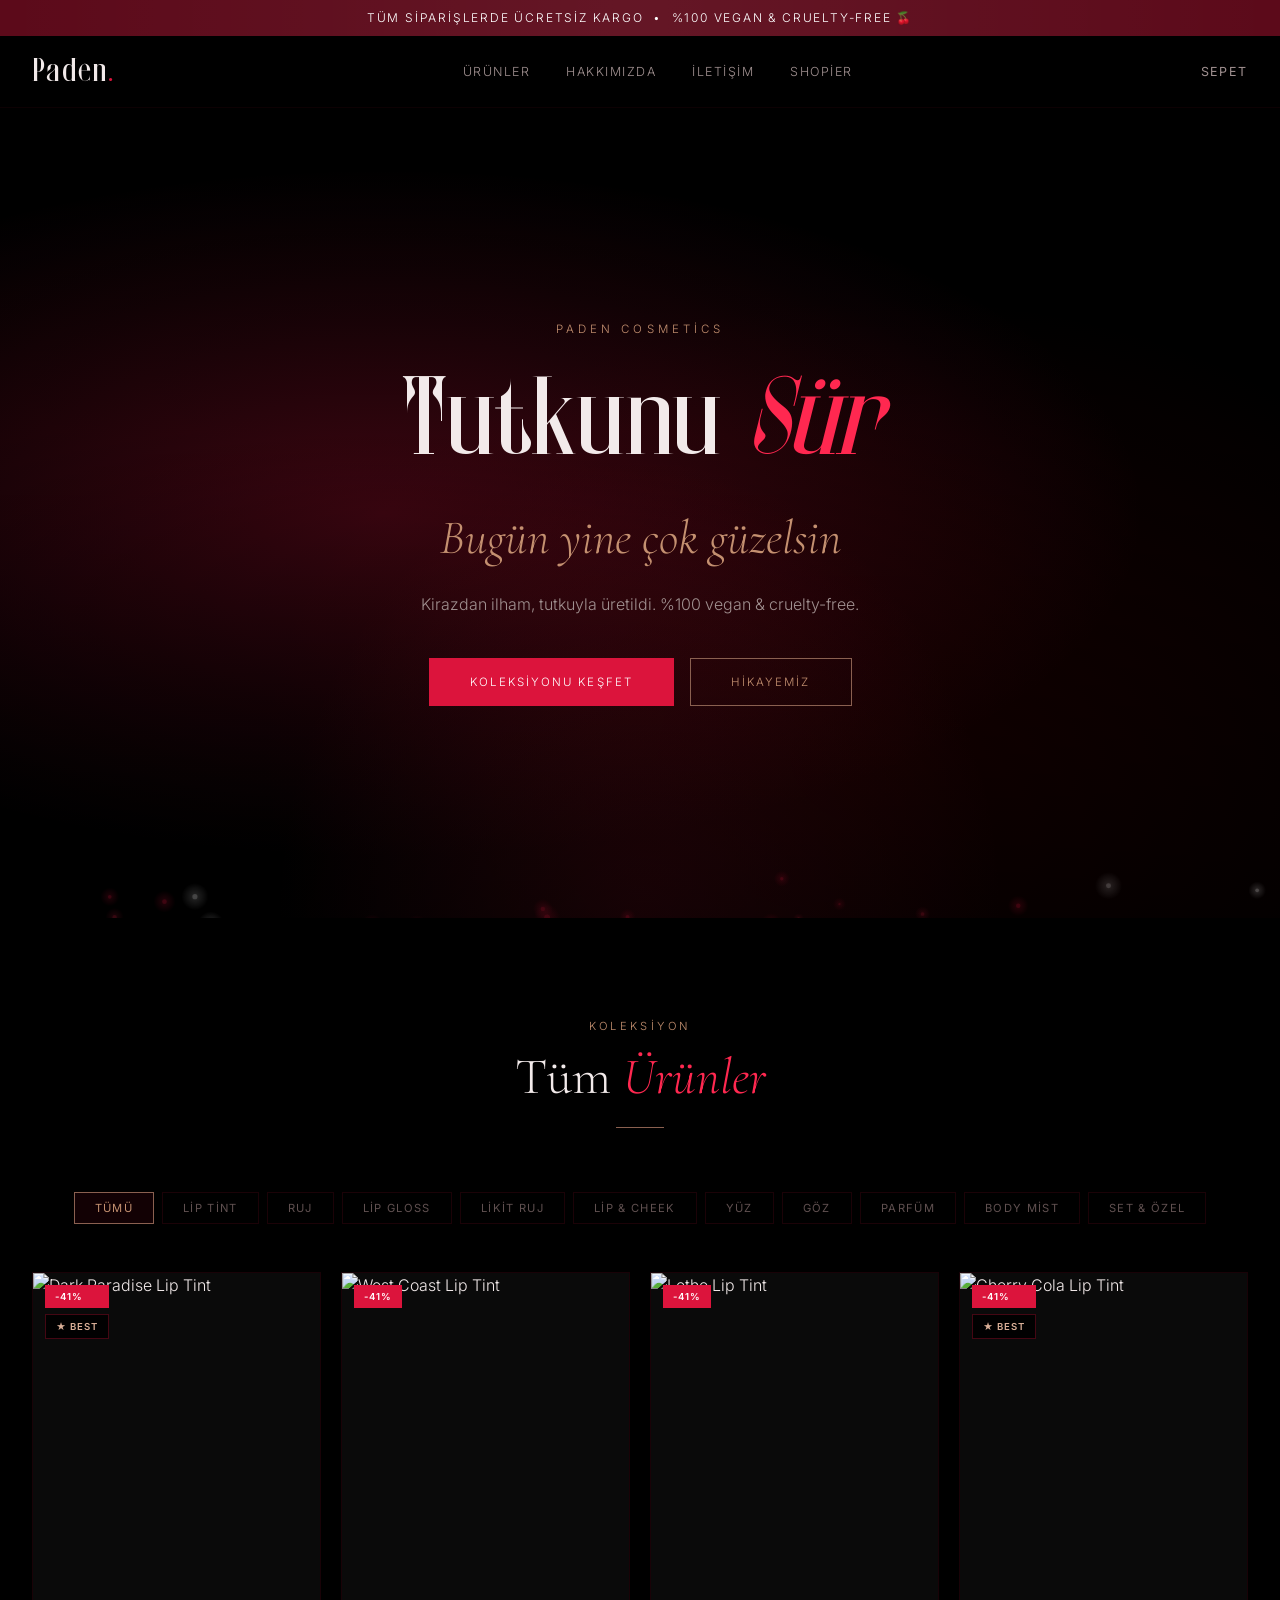
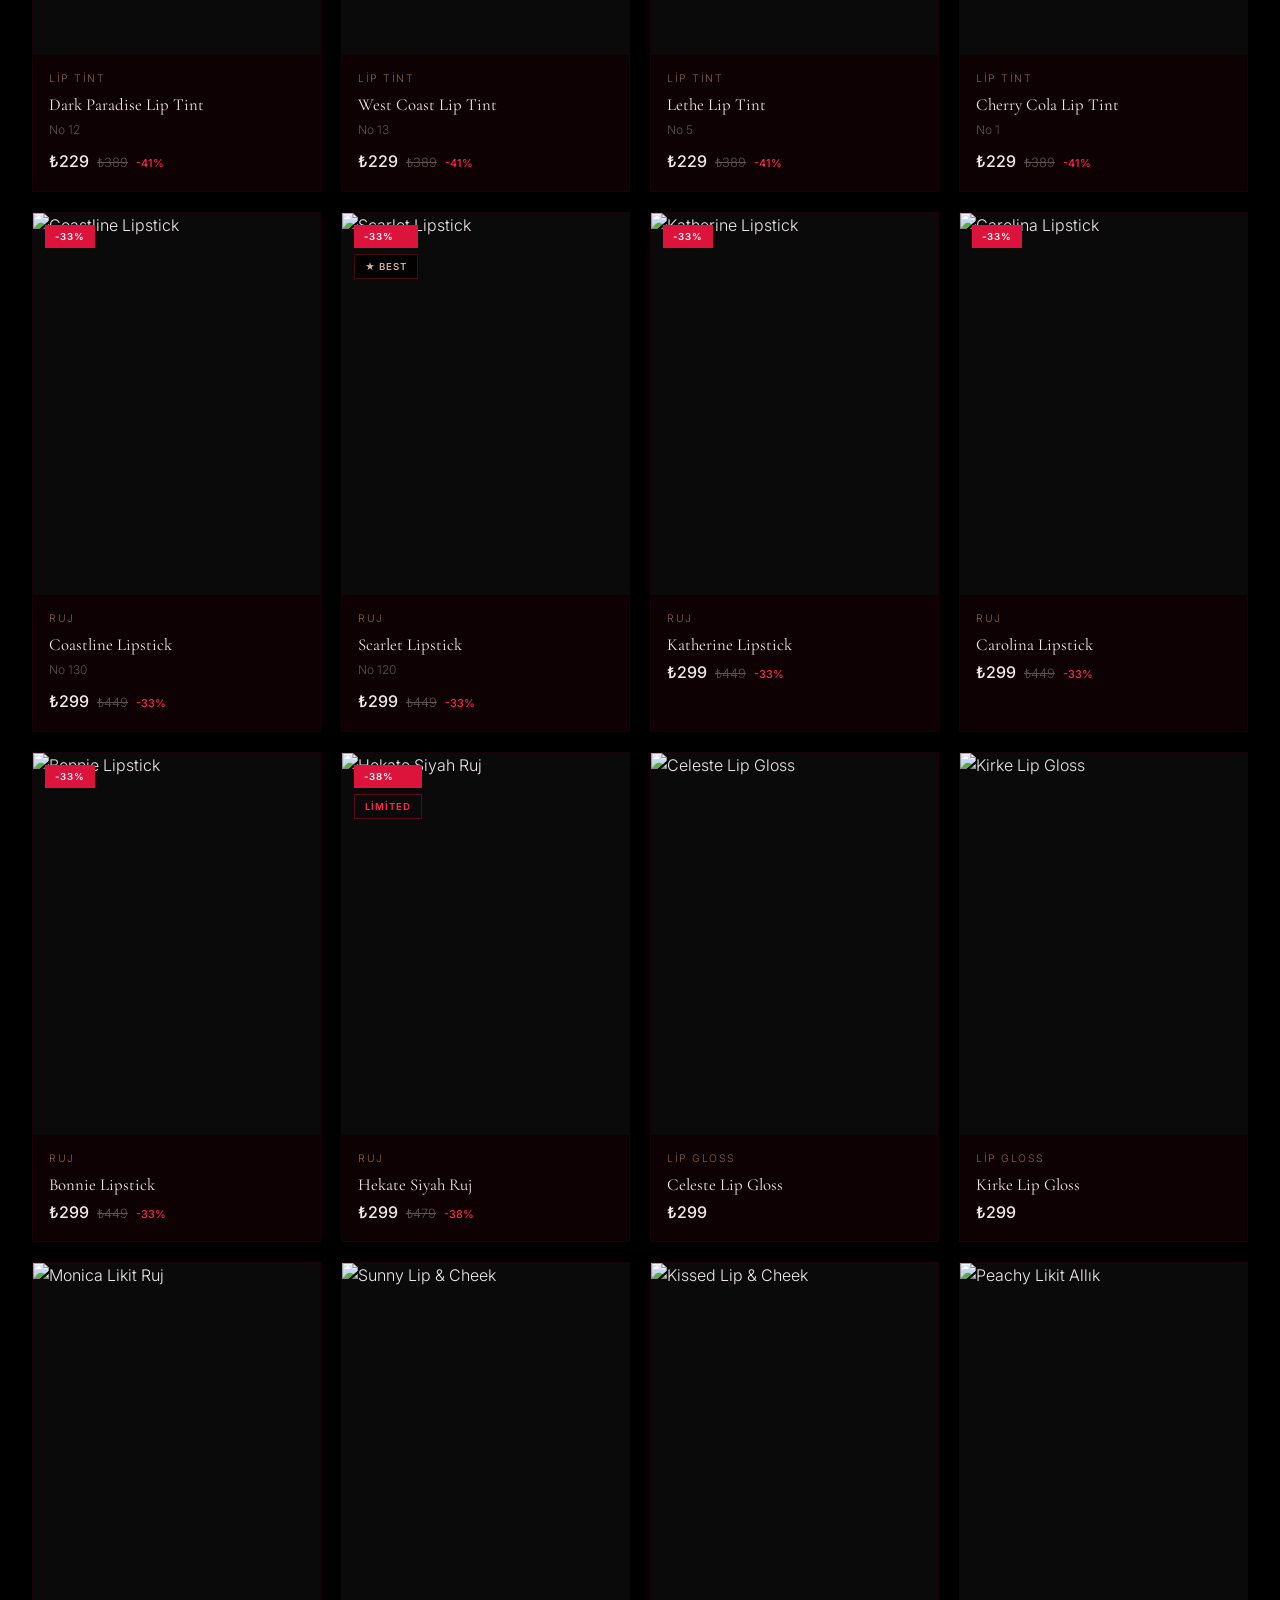
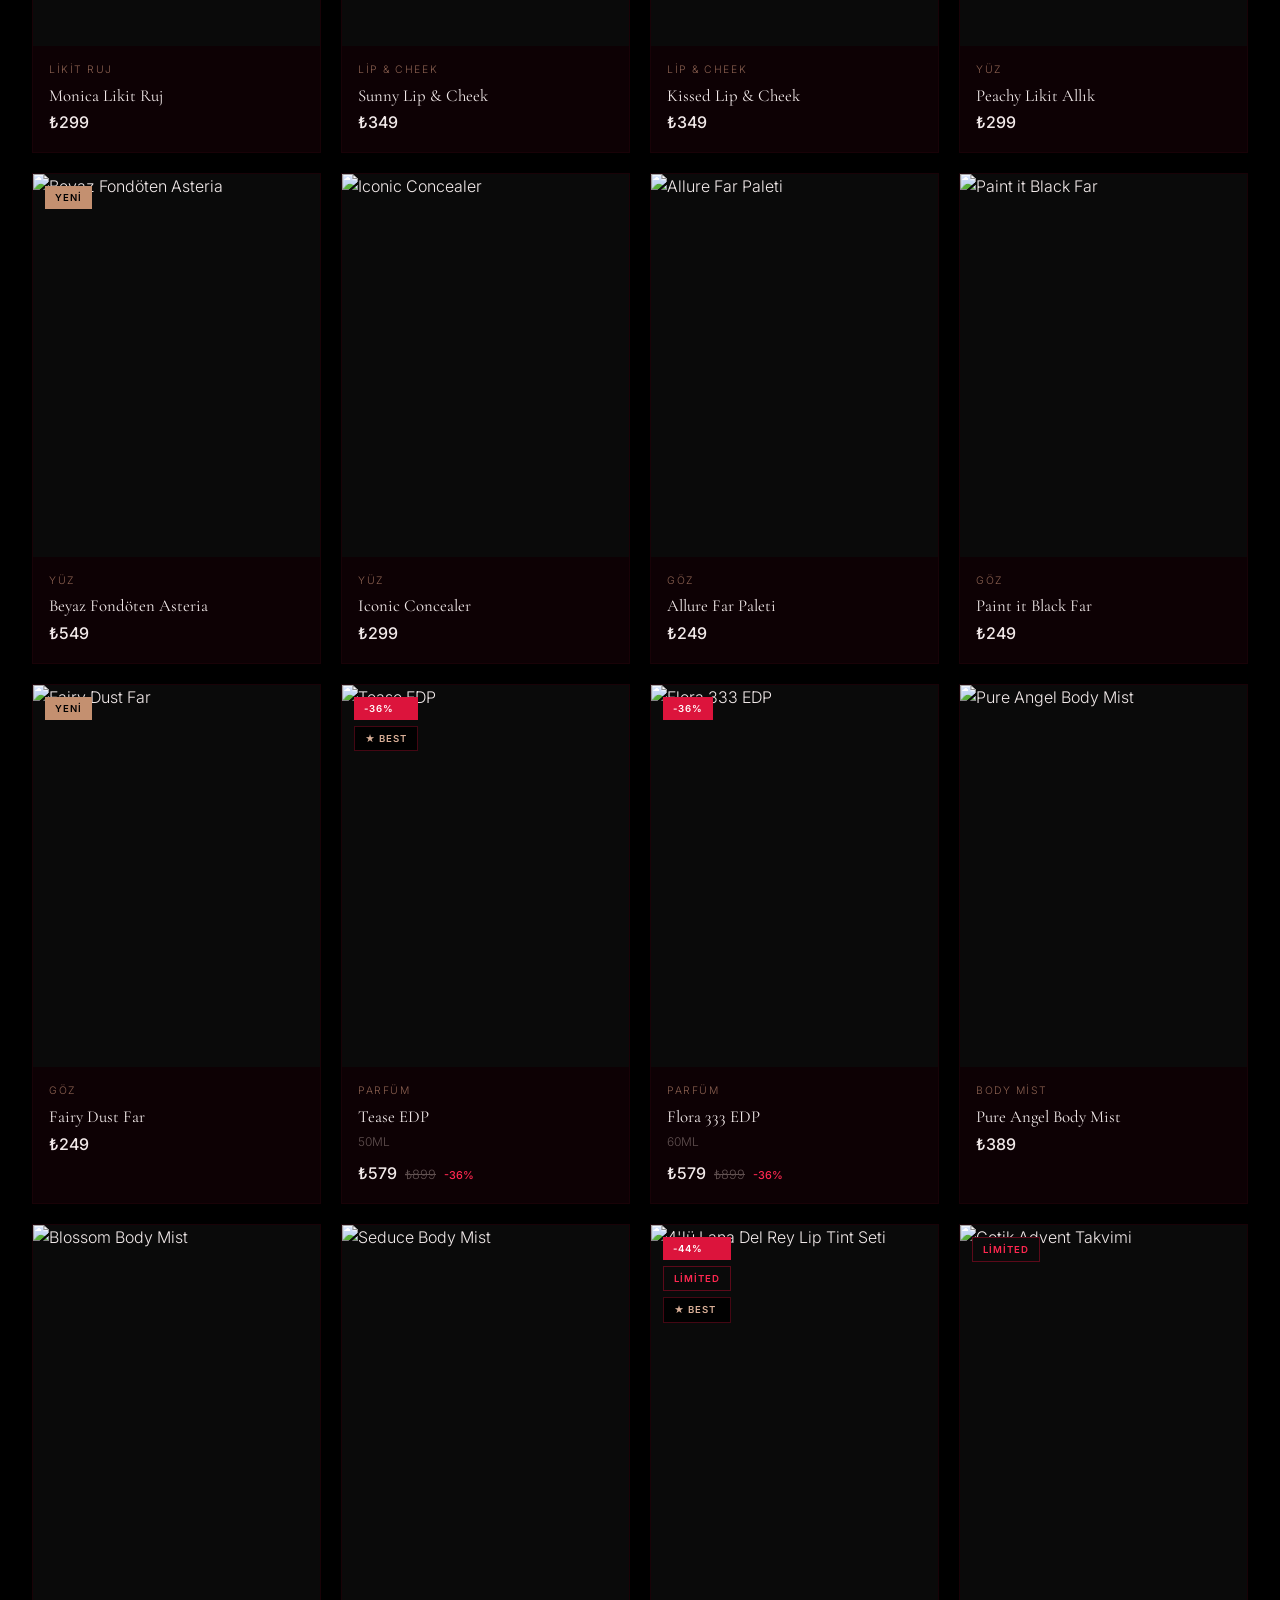
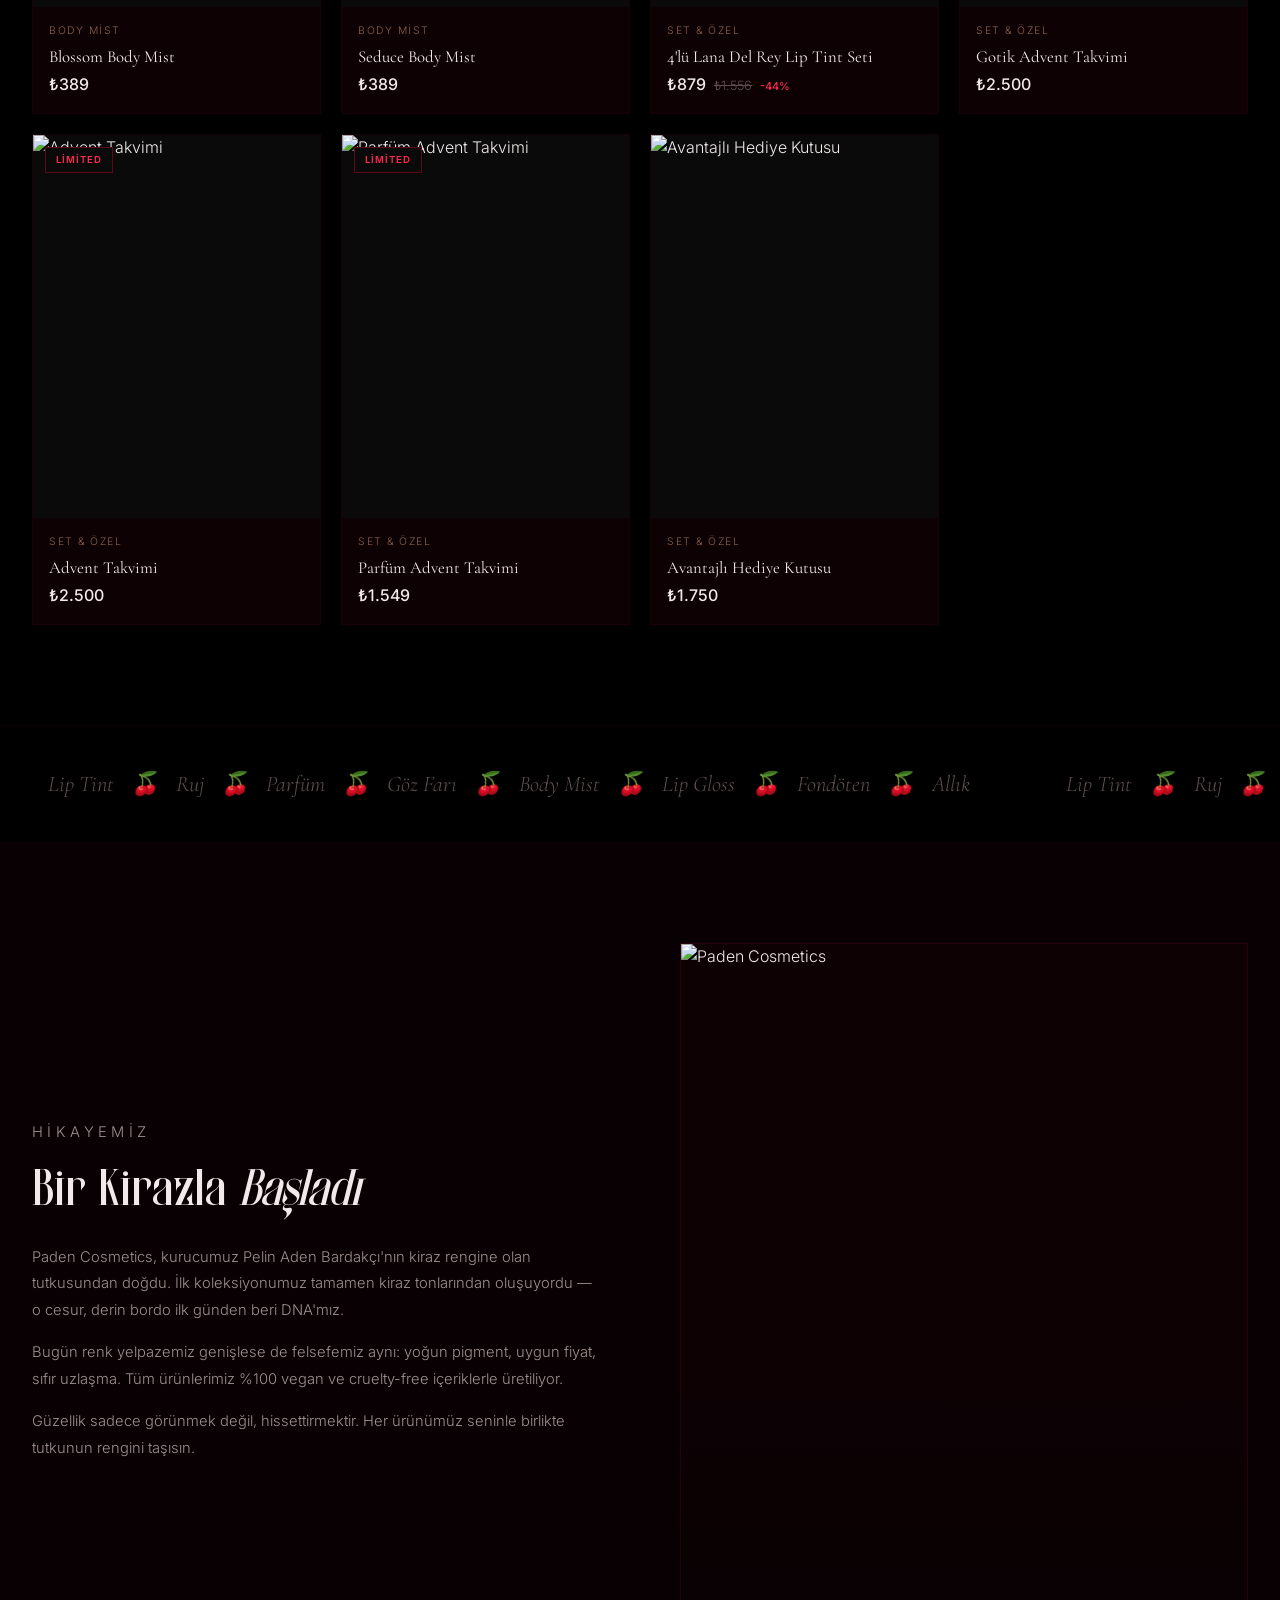
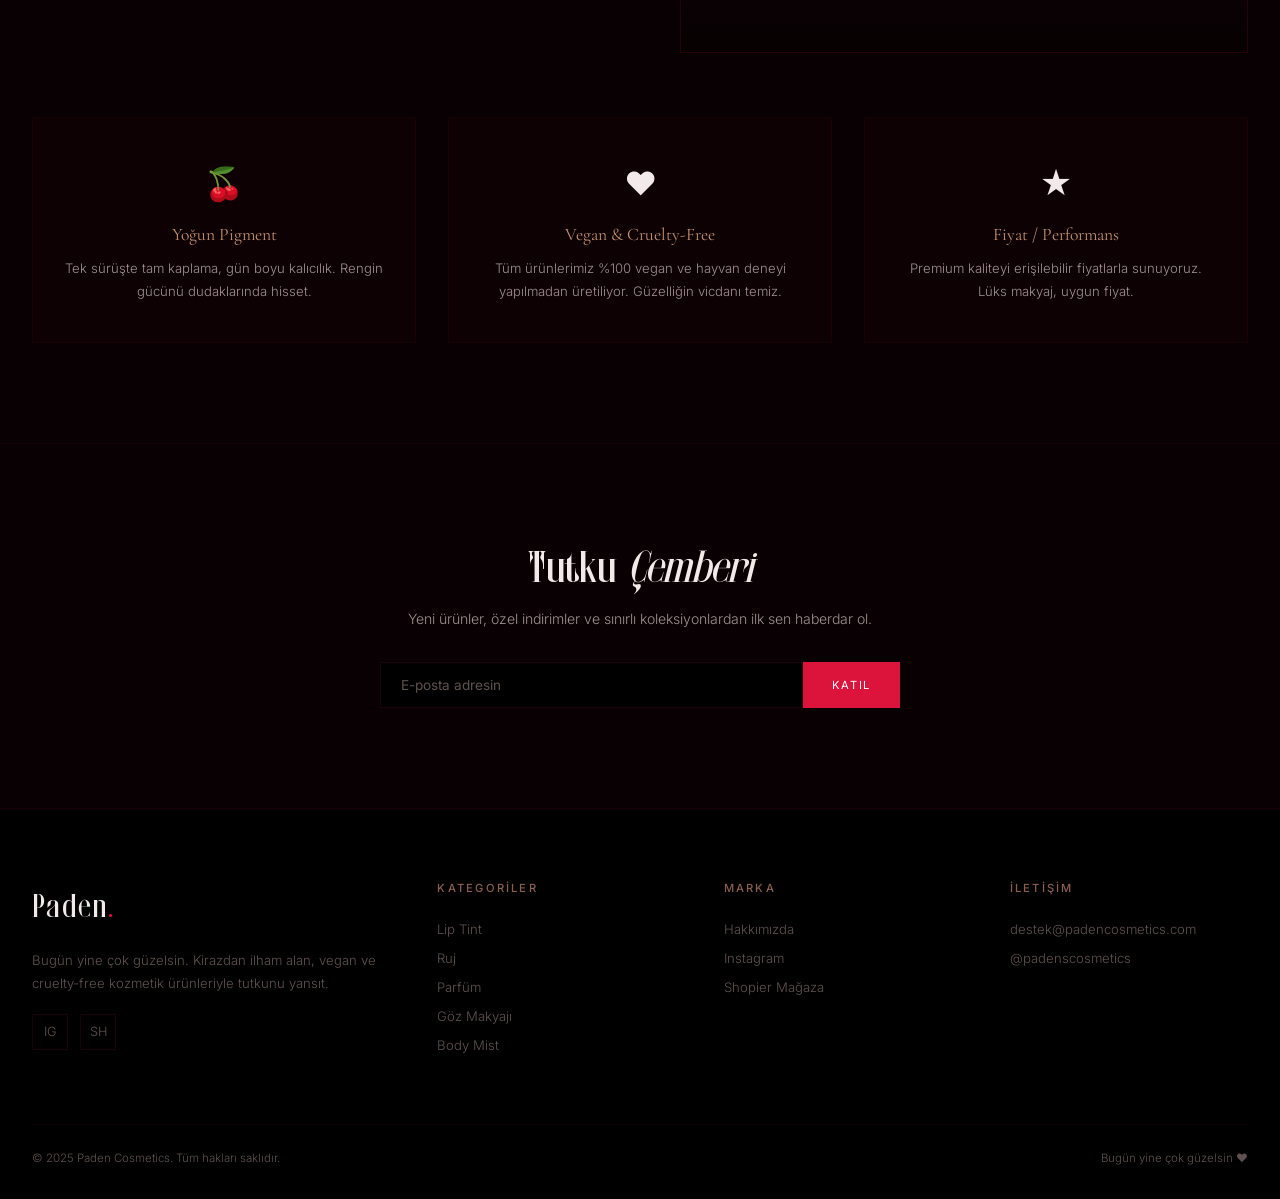
==== commit 01320580: "Major quality overhaul from 6-agent audit SEO: OG/Twitter meta tags, JSON-LD Organization schema, ca" ====
--- a/index.html
+++ b/index.html
@@ -5,8 +5,35 @@
   <meta name="viewport" content="width=device-width, initial-scale=1.0">
   <title>Paden Cosmetics — Bugün Yine Çok Güzelsin</title>
   <meta name="description" content="Paden Cosmetics — Vegan, cruelty-free, yoğun pigmentli kozmetik. Kirazdan ilham, tutkuyla üretildi.">
+  <meta property="og:title" content="Paden Cosmetics — Bugün Yine Çok Güzelsin">
+  <meta property="og:description" content="Kirazdan ilham, tutkuyla üretildi. %100 vegan & cruelty-free kozmetik.">
+  <meta property="og:image" content="https://cdn.shopier.app/pictures_mid/padenscosmetics_ae073a94ed9311b39c0adde86c7b3a13.jpeg">
+  <meta property="og:url" content="https://batowaves.github.io/paden-cosmetics/">
+  <meta property="og:type" content="website">
+  <meta property="og:locale" content="tr_TR">
+  <meta name="twitter:card" content="summary_large_image">
+  <link rel="preconnect" href="https://fonts.googleapis.com">
+  <link rel="preconnect" href="https://fonts.gstatic.com" crossorigin>
+  <link rel="stylesheet" href="https://fonts.googleapis.com/css2?family=Cormorant+Garamond:ital,wght@0,300;0,400;0,500;0,600;0,700;1,300;1,400&family=Inter:wght@300;400;500;600&display=swap">
+  <link rel="preconnect" href="https://cdn.shopier.app">
+  <link rel="preload" href="fonts/GothicLoveRegular.woff2" as="font" type="font/woff2" crossorigin>
   <link rel="stylesheet" href="css/style.css">
   <link rel="icon" href="data:image/svg+xml,<svg xmlns='http://www.w3.org/2000/svg' viewBox='0 0 32 32'><text y='24' font-size='24' fill='%23c41e3a'>P</text></svg>">
+  <script type="application/ld+json">
+  {
+    "@context": "https://schema.org",
+    "@type": "Organization",
+    "name": "Paden Cosmetics",
+    "url": "https://batowaves.github.io/paden-cosmetics/",
+    "logo": "https://cdn.shopier.app/pictures_mid/padenscosmetics_ae073a94ed9311b39c0adde86c7b3a13.jpeg",
+    "description": "Kirazdan ilham, tutkuyla üretildi. %100 vegan & cruelty-free kozmetik.",
+    "founder": "Pelin Aden Bardakçı",
+    "sameAs": [
+      "https://www.instagram.com/padenscosmetics/",
+      "https://www.shopier.com/padenscosmetics"
+    ]
+  }
+  </script>
 </head>
 <body>
 
@@ -124,6 +151,7 @@
     </div>
   </header>
 
+  <main>
   <!-- Hero -->
   <section class="hero" id="hero">
     <div class="hero-bg">
@@ -207,12 +235,15 @@
         <h2 class="font-display">Tutku <em>Çemberi</em></h2>
         <p>Yeni ürünler, özel indirimler ve sınırlı koleksiyonlardan ilk sen haberdar ol.</p>
         <form class="newsletter-form" onsubmit="return false;">
-          <input type="email" placeholder="E-posta adresin">
+          <label for="newsletter-email" class="sr-only">E-posta adresi</label>
+          <input type="email" placeholder="E-posta adresin" id="newsletter-email" aria-label="E-posta adresi">
           <button type="submit">Katıl</button>
         </form>
       </div>
     </div>
   </section>
+
+  </main>
 
   <!-- Footer -->
   <footer class="site-footer">
@@ -247,7 +278,7 @@
         </div>
       </div>
       <div class="footer-bottom">
-        <span>&copy; 2024 Paden Cosmetics. Tüm hakları saklıdır.</span>
+        <span>&copy; 2025 Paden Cosmetics. Tüm hakları saklıdır.</span>
         <span>Bugün yine çok güzelsin &#10084;</span>
       </div>
     </div>
@@ -272,7 +303,7 @@
     </div>
   </div>
 
-  <script src="js/products.js"></script>
-  <script src="js/app.js"></script>
+  <script src="js/products.js" defer></script>
+  <script src="js/app.js" defer></script>
 </body>
 </html>
--- a/css/style.css
+++ b/css/style.css
@@ -1,8 +1,6 @@
 /* ═══════════════════════════════════════════════════
    PADEN COSMETICS — Dark Glam Aesthetic
    ═══════════════════════════════════════════════════ */
-
-@import url('https://fonts.googleapis.com/css2?family=Cormorant+Garamond:ital,wght@0,300;0,400;0,500;0,600;0,700;1,300;1,400&family=Inter:wght@300;400;500;600&display=swap');
 
 @font-face {
   font-family: 'Gothic Love';
@@ -30,9 +28,9 @@
   --accent-dark: #5c0a1a;      /* Dark Burgundy */
   --cherry: #b91c3a;           /* Cherry Red */
   --blood: #8b0000;            /* Deep Red / Blood Red */
-  --gold: #d8d0d0;             /* Specular Silver (replaces gold) */
-  --gold-light: #f0eaea;       /* Near-white highlight */
-  --gold-dim: #786060;         /* Muted reddish-gray */
+  --gold: #c49070;             /* Warm Gold */
+  --gold-light: #dab098;       /* Light Gold */
+  --gold-dim: #8a6050;         /* Muted Gold */
   --border: rgba(220,20,60,0.12);
   --border-light: rgba(220,20,60,0.06);
   --shadow: 0 4px 24px rgba(0,0,0,0.5);
@@ -70,6 +68,11 @@
 button { font-family: inherit; cursor: pointer; border: none; background: none; color: inherit; }
 ul, ol { list-style: none; }
 
+:focus-visible {
+  outline: 2px solid var(--gold);
+  outline-offset: 2px;
+}
+
 /* ── Typography ── */
 .font-display { font-family: var(--font-display); }
 
@@ -361,12 +364,6 @@
   z-index: 2;
 }
 
-.hero-particles {
-  position: absolute;
-  inset: 0;
-  z-index: 1;
-}
-
 .hero-content {
   position: relative;
   z-index: 10;
@@ -840,47 +837,6 @@
   color: var(--text-muted);
   line-height: 1.7;
 }
-
-/* ── Instagram / Social Section ── */
-.social-section {
-  background: var(--bg);
-  overflow: hidden;
-}
-
-.insta-grid {
-  display: grid;
-  grid-template-columns: repeat(6, 1fr);
-  gap: 4px;
-}
-
-.insta-item {
-  aspect-ratio: 1;
-  overflow: hidden;
-  position: relative;
-  cursor: pointer;
-}
-
-.insta-item img {
-  width: 100%;
-  height: 100%;
-  object-fit: cover;
-  transition: transform 0.5s;
-}
-
-.insta-item:hover img {
-  transform: scale(1.1);
-}
-
-.insta-item::after {
-  content: '';
-  position: absolute;
-  inset: 0;
-  background: rgba(0,0,0,0.3);
-  opacity: 0;
-  transition: opacity var(--transition);
-}
-
-.insta-item:hover::after { opacity: 1; }
 
 /* ── Newsletter ── */
 .newsletter-section {
@@ -1490,8 +1446,8 @@
 
 /* Hide cursor globally on desktop */
 @media (min-width: 1025px) {
-  *, *::before, *::after {
-    cursor: none !important;
+  body {
+    cursor: none;
   }
 }
 
@@ -1556,8 +1512,6 @@
 
   .values-grid { grid-template-columns: 1fr; }
 
-  .insta-grid { grid-template-columns: repeat(3, 1fr); }
-
   .newsletter-form { flex-direction: column; }
   .newsletter-form button { width: 100%; }
 
@@ -1583,3 +1537,28 @@
   .filter-bar { gap: 4px; }
   .filter-btn { padding: 6px 14px; font-size: 0.62rem; }
 }
+
+/* ── Screen Reader Only ── */
+.sr-only {
+  position: absolute;
+  width: 1px;
+  height: 1px;
+  padding: 0;
+  margin: -1px;
+  overflow: hidden;
+  clip: rect(0,0,0,0);
+  white-space: nowrap;
+  border: 0;
+}
+
+/* ── Reduced Motion ── */
+@media (prefers-reduced-motion: reduce) {
+  *, *::before, *::after {
+    animation-duration: 0.01ms !important;
+    animation-iteration-count: 1 !important;
+    transition-duration: 0.01ms !important;
+  }
+  .marquee-track { animation: none; }
+  .loader-glow { animation: none; }
+  .hero-bg::before { animation: none; }
+}
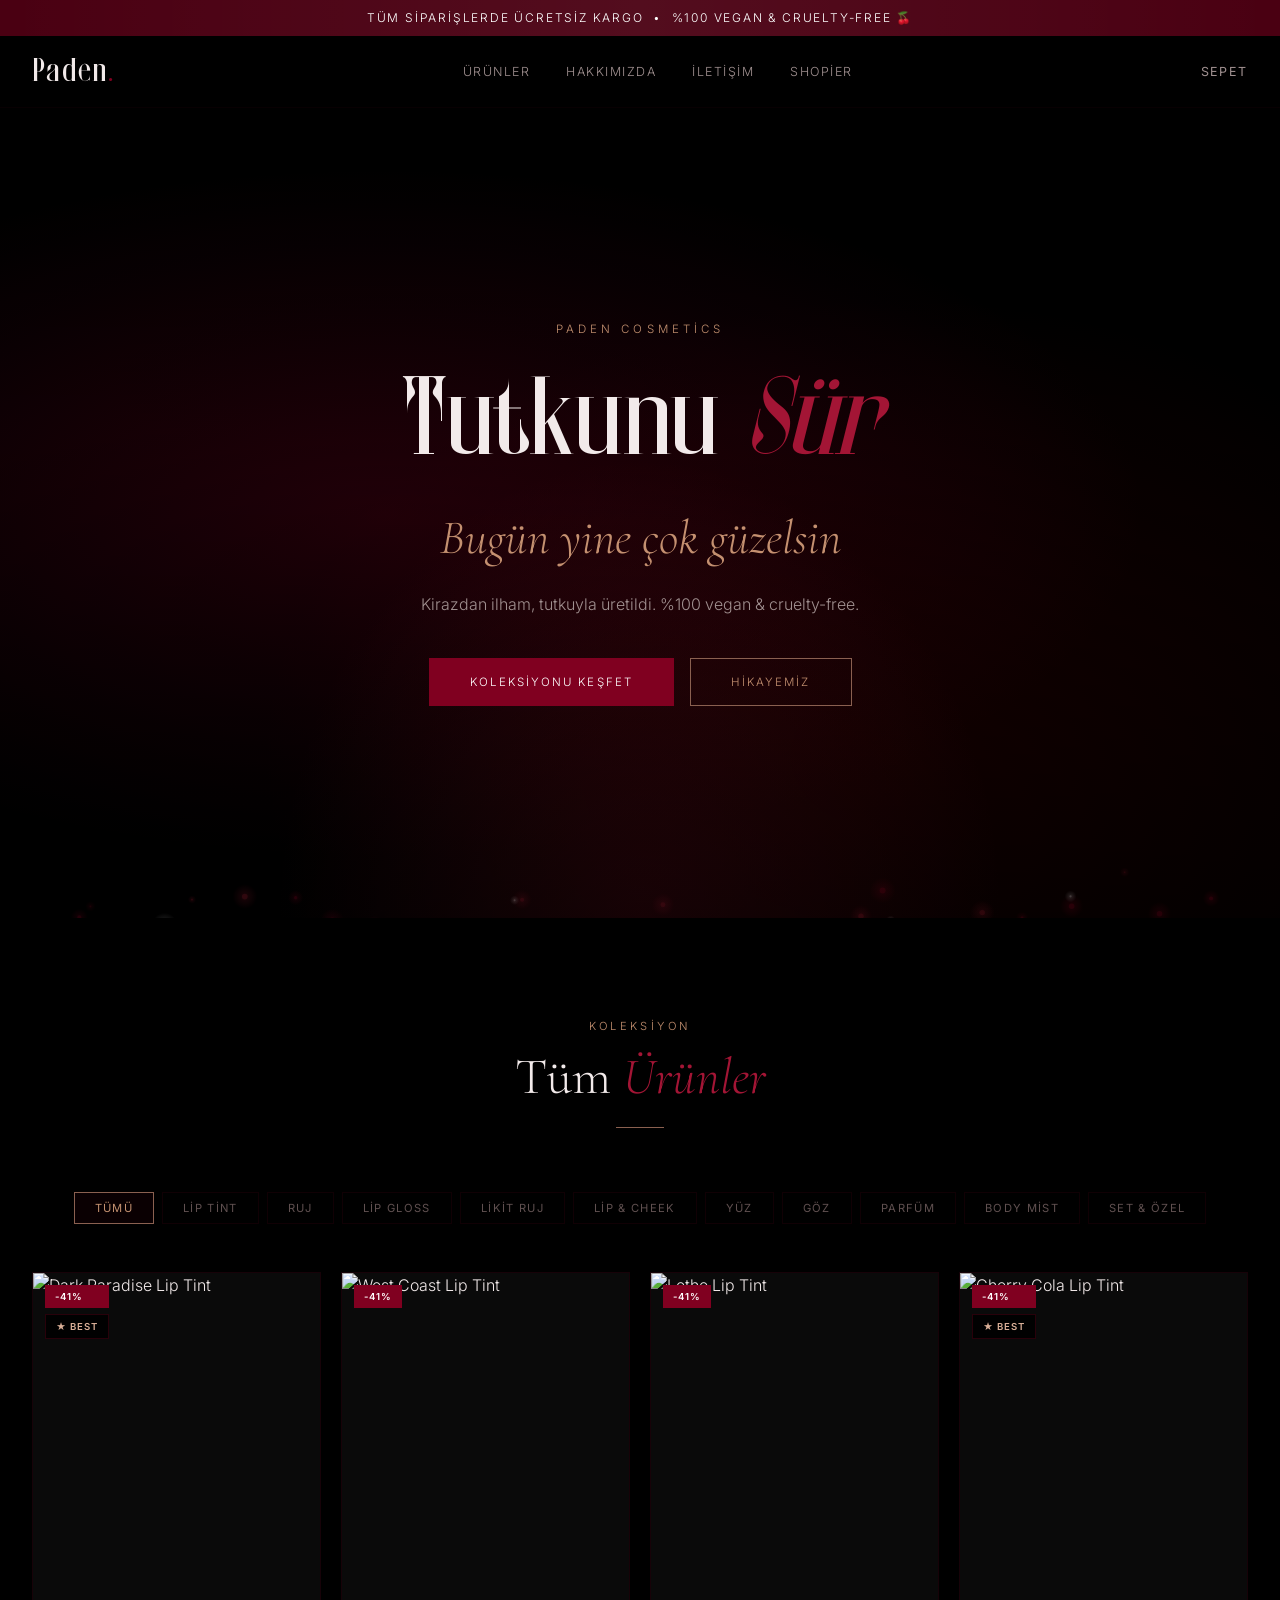
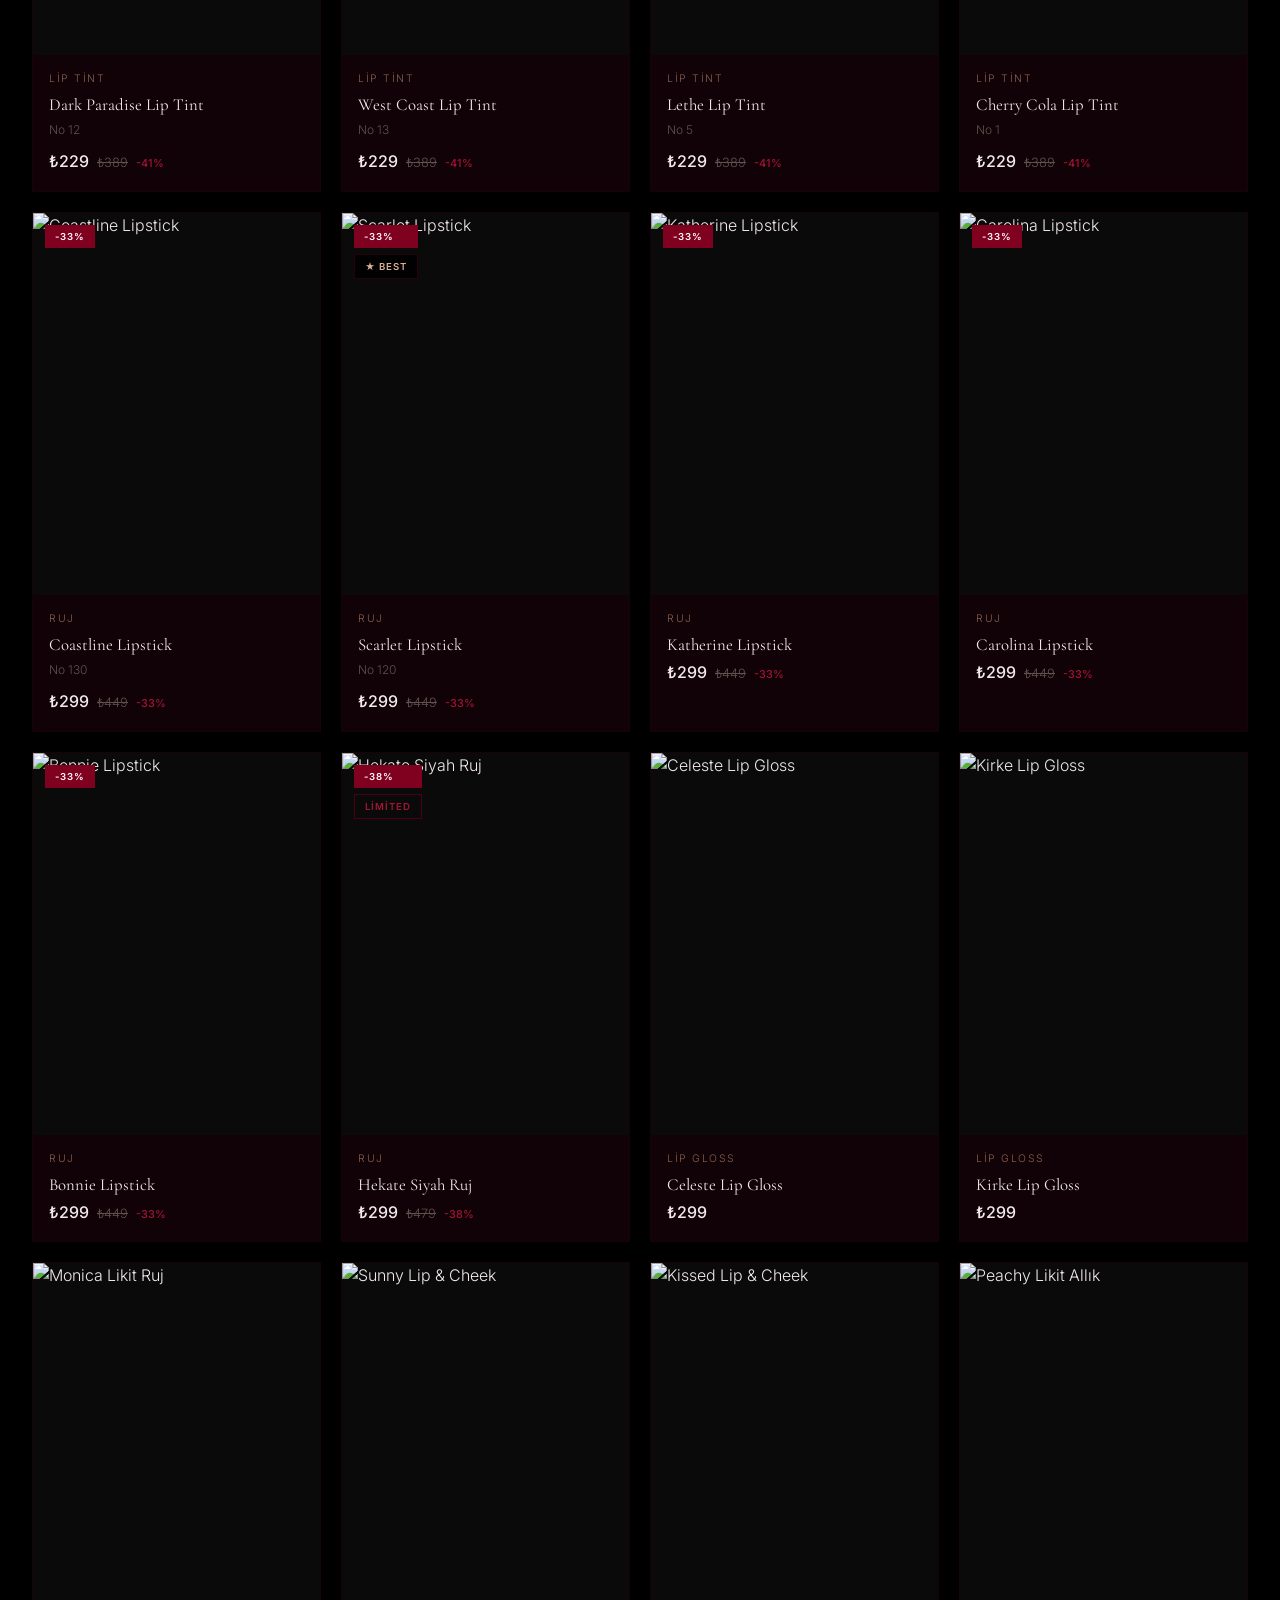
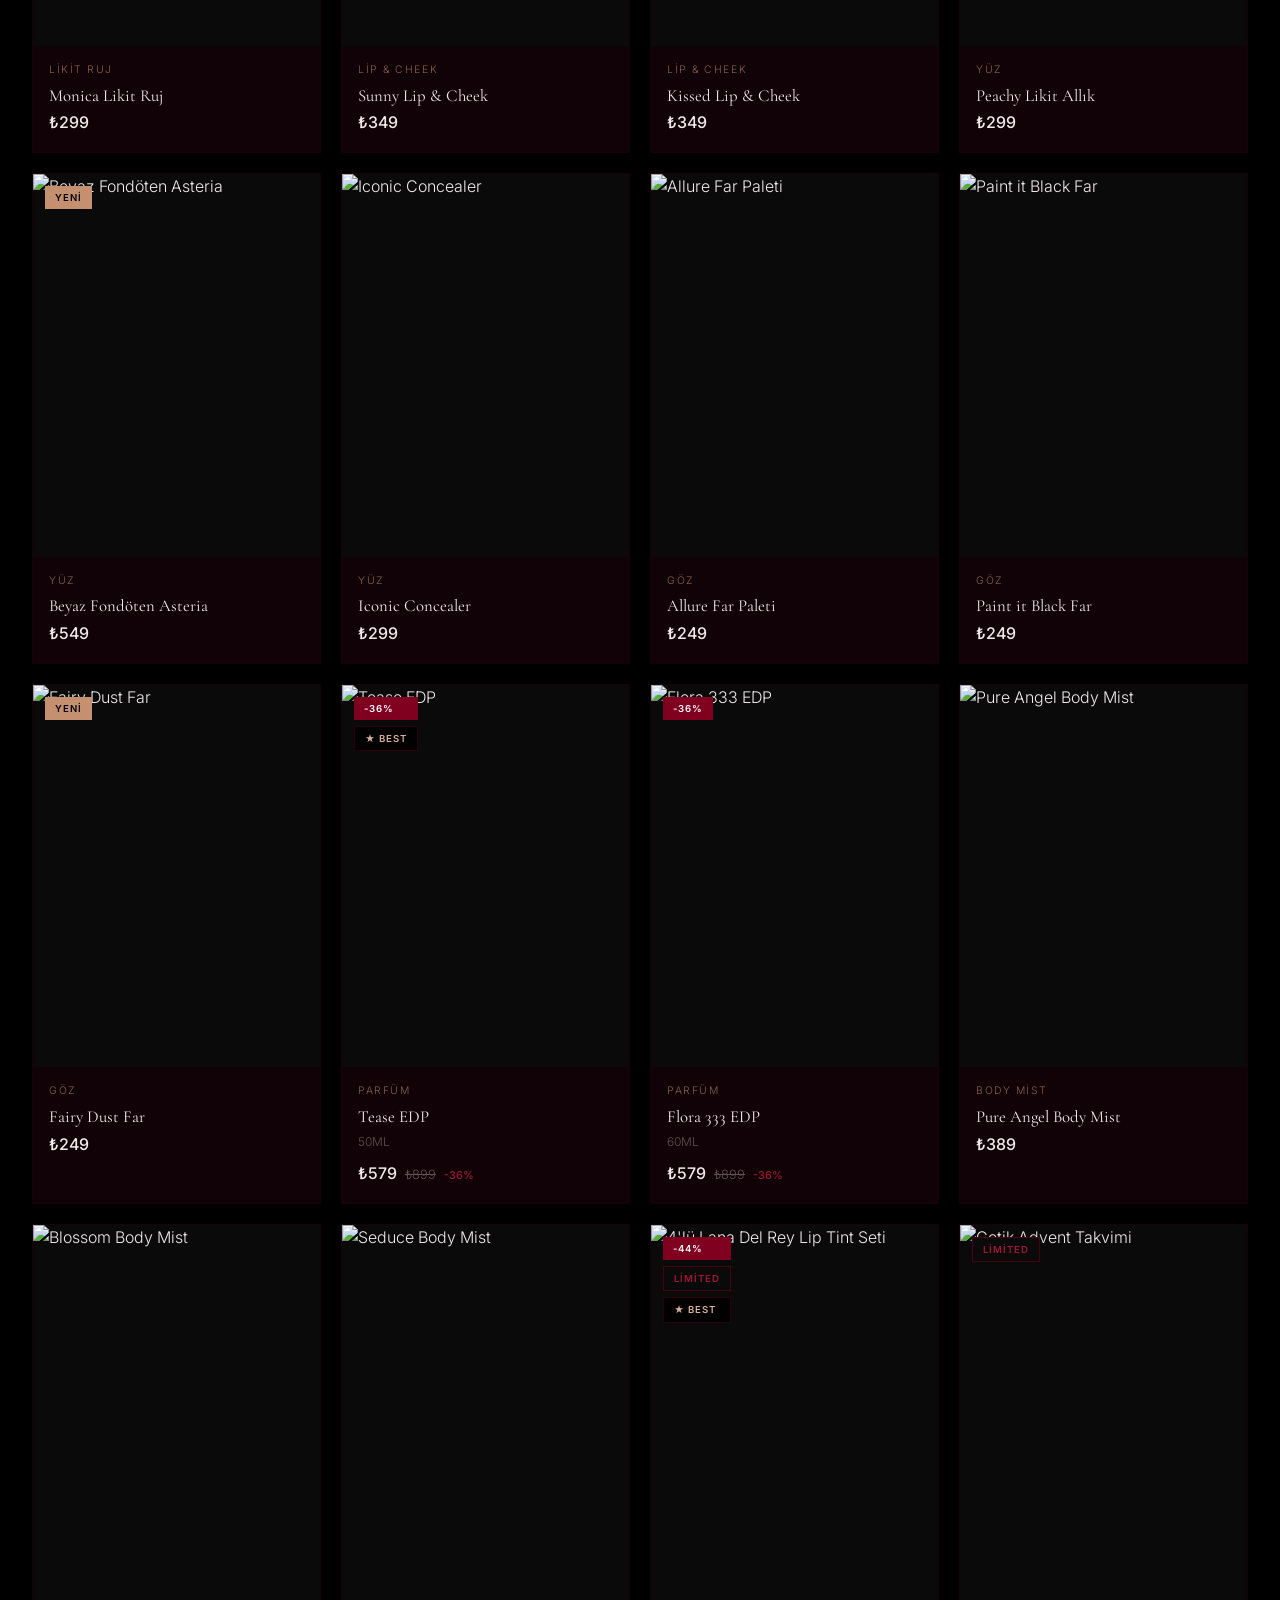
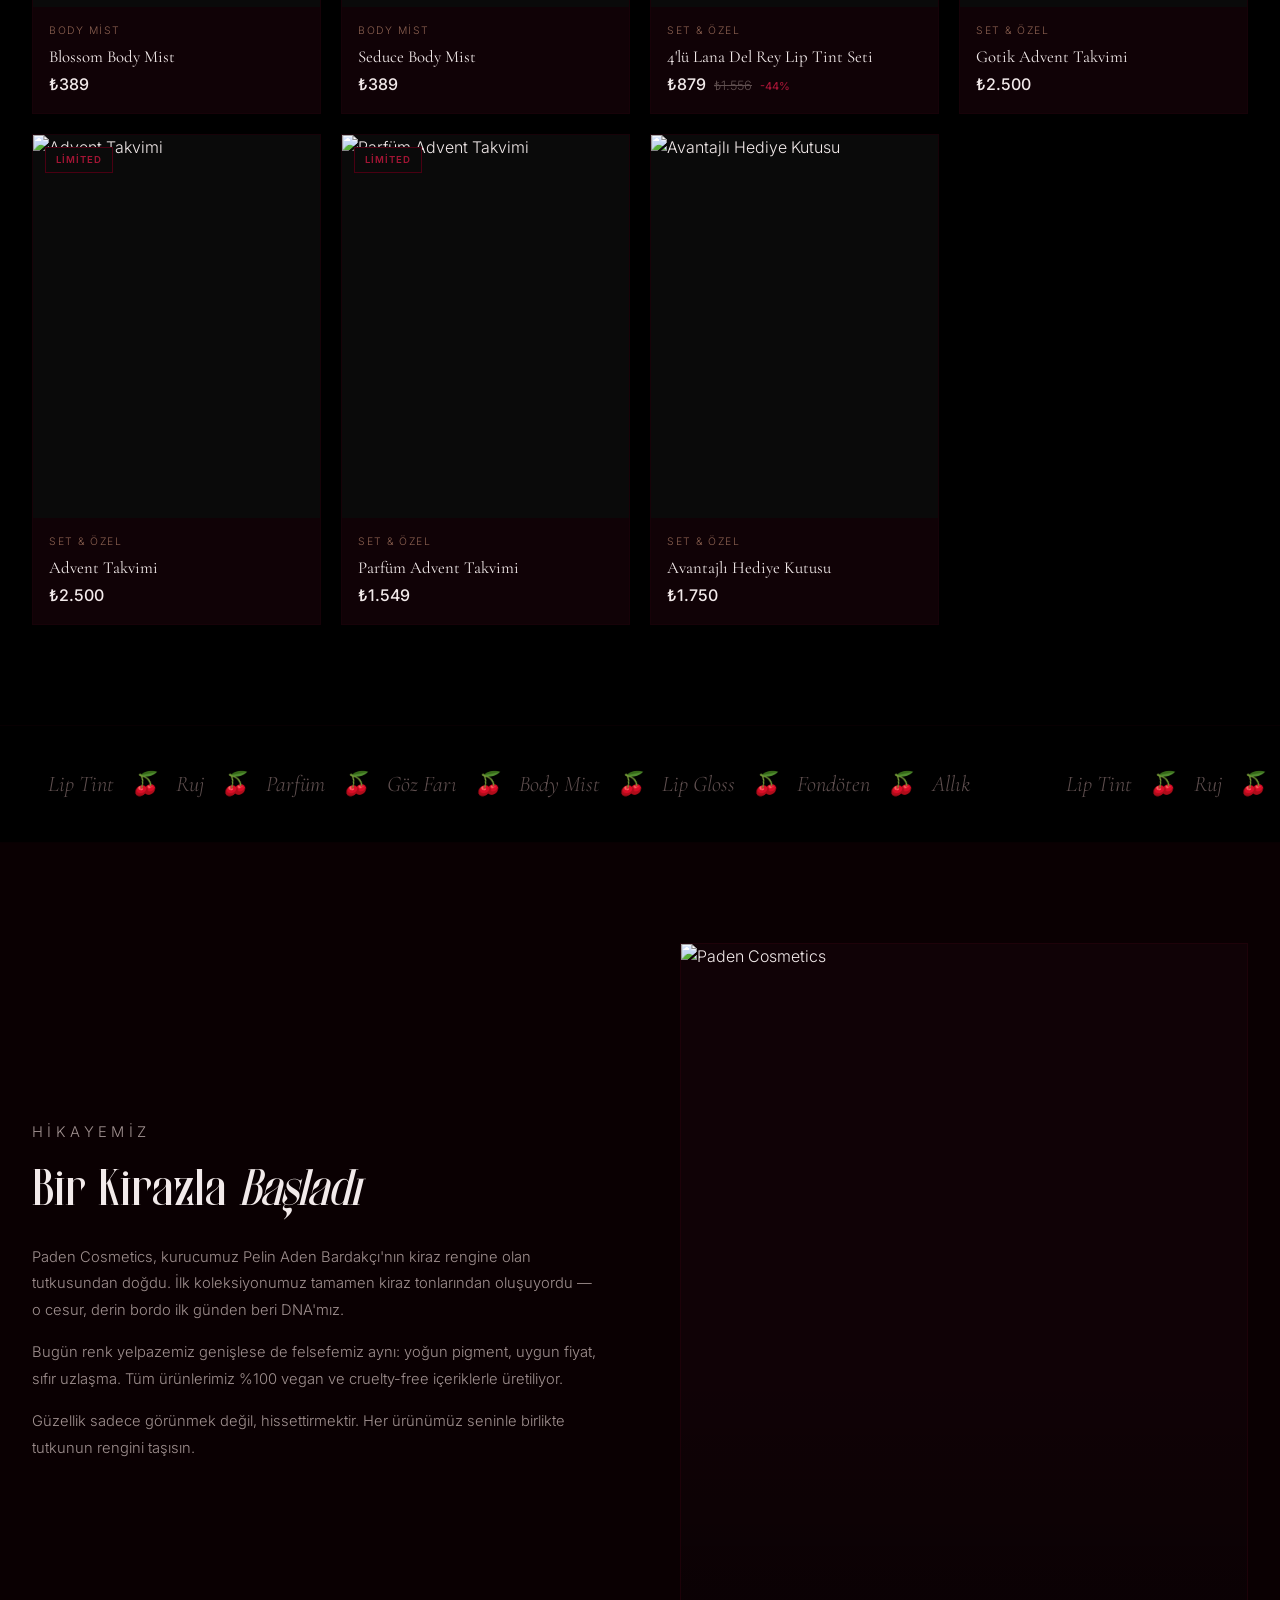
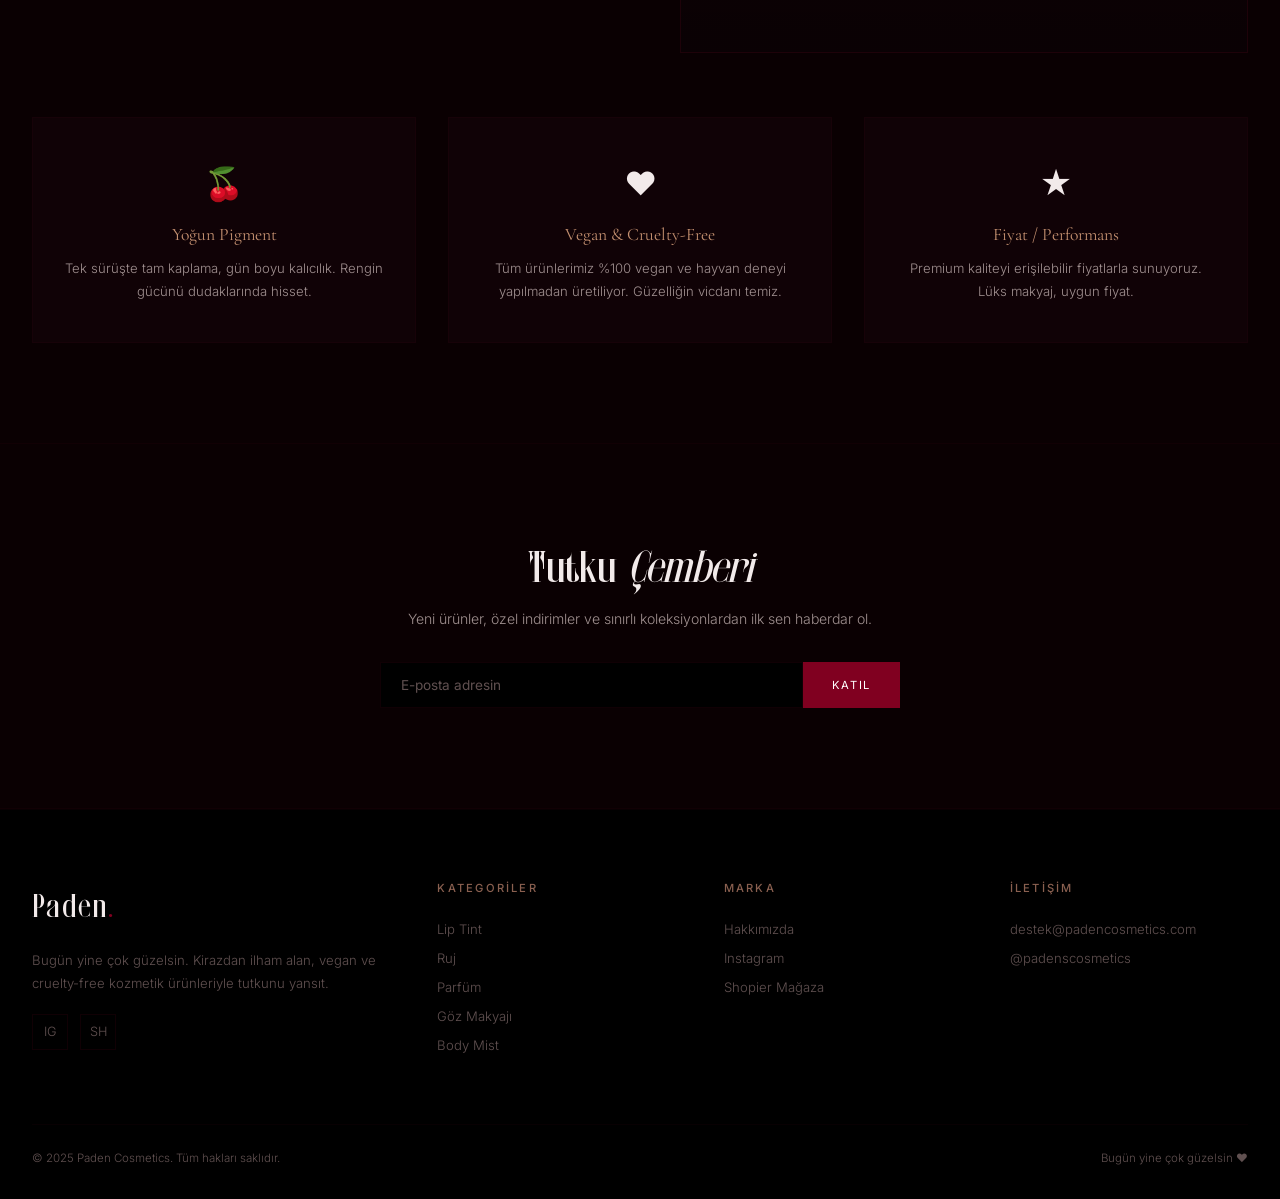
==== commit e2f77dc5: "Redesign cherry SVG to match Paden packaging + true burgundy palette Cherry SVG rebuilt: heart-shape" ====
--- a/index.html
+++ b/index.html
@@ -41,78 +41,93 @@
   <div class="loader" id="loader">
     <div class="loader-inner">
       <div class="loader-glow"></div>
-      <svg viewBox="0 0 180 160" width="180" height="160" class="cherry-svg">
+      <svg viewBox="0 0 200 180" width="200" height="180" class="cherry-svg">
         <defs>
-          <radialGradient id="cherryGrad" cx="40%" cy="35%" r="60%">
-            <stop offset="0%" stop-color="#e8193c"/>
-            <stop offset="40%" stop-color="#b81430"/>
-            <stop offset="100%" stop-color="#5a0a18"/>
+          <radialGradient id="cherryGrad" cx="38%" cy="32%" r="65%">
+            <stop offset="0%" stop-color="#f04830"/>
+            <stop offset="35%" stop-color="#e03020"/>
+            <stop offset="70%" stop-color="#c42218"/>
+            <stop offset="100%" stop-color="#8a1610"/>
           </radialGradient>
-          <radialGradient id="cherryGrad2" cx="40%" cy="35%" r="60%">
-            <stop offset="0%" stop-color="#d4162e"/>
-            <stop offset="40%" stop-color="#9a1028"/>
-            <stop offset="100%" stop-color="#4a0814"/>
+          <radialGradient id="cherryGrad2" cx="38%" cy="32%" r="65%">
+            <stop offset="0%" stop-color="#ec4028"/>
+            <stop offset="35%" stop-color="#d82a1c"/>
+            <stop offset="70%" stop-color="#b81e14"/>
+            <stop offset="100%" stop-color="#7a120e"/>
           </radialGradient>
-          <filter id="cherryBlur">
-            <feGaussianBlur stdDeviation="0.5"/>
-          </filter>
+          <linearGradient id="leafGrad" x1="0%" y1="0%" x2="100%" y2="100%">
+            <stop offset="0%" stop-color="#4caf50"/>
+            <stop offset="50%" stop-color="#2e7d32"/>
+            <stop offset="100%" stop-color="#1b5e20"/>
+          </linearGradient>
+          <linearGradient id="leafGrad2" x1="100%" y1="0%" x2="0%" y2="100%">
+            <stop offset="0%" stop-color="#43a047"/>
+            <stop offset="50%" stop-color="#2e7d32"/>
+            <stop offset="100%" stop-color="#1b5e20"/>
+          </linearGradient>
         </defs>
-        <!-- Stems - elegant curves meeting at top -->
-        <path d="M88 12 Q82 35 68 62" stroke="#3d6b2a" stroke-width="2.5" fill="none" stroke-linecap="round" opacity="0">
+
+        <!-- Stems - thick curved green stems -->
+        <path d="M96 8 Q88 30 72 58" stroke="#2e7d32" stroke-width="4" fill="none" stroke-linecap="round" opacity="0">
           <animate attributeName="opacity" from="0" to="1" dur="0.4s" begin="0.1s" fill="freeze"/>
         </path>
-        <path d="M88 12 Q96 38 112 58" stroke="#3d6b2a" stroke-width="2.5" fill="none" stroke-linecap="round" opacity="0">
+        <path d="M96 8 Q106 32 122 54" stroke="#2e7d32" stroke-width="4" fill="none" stroke-linecap="round" opacity="0">
           <animate attributeName="opacity" from="0" to="1" dur="0.4s" begin="0.15s" fill="freeze"/>
         </path>
-        <!-- Leaf at junction -->
-        <path d="M86 14 Q96 6 108 10 Q100 18 88 16Z" fill="#4a8a34" opacity="0">
-          <animate attributeName="opacity" from="0" to="1" dur="0.3s" begin="0.2s" fill="freeze"/>
-        </path>
-        <path d="M92 12 Q98 9 104 11" stroke="#5aa042" stroke-width="0.8" fill="none" opacity="0">
-          <animate attributeName="opacity" from="0" to="0.6" dur="0.3s" begin="0.25s" fill="freeze"/>
-        </path>
-
-        <!-- Left cherry (slightly in front) -->
+
+        <!-- Leaves - large and prominent like the packaging -->
+        <g opacity="0">
+          <animate attributeName="opacity" from="0" to="1" dur="0.4s" begin="0.2s" fill="freeze"/>
+          <!-- Right leaf (larger) -->
+          <path d="M94 12 Q108 0 124 6 Q118 20 96 18Z" fill="url(#leafGrad)"/>
+          <path d="M96 14 Q108 6 118 9" stroke="#4caf50" stroke-width="1" fill="none" opacity="0.7"/>
+          <!-- Left leaf (smaller) -->
+          <path d="M96 14 Q84 4 72 10 Q80 20 96 16Z" fill="url(#leafGrad2)"/>
+          <path d="M94 14 Q86 8 78 12" stroke="#43a047" stroke-width="0.8" fill="none" opacity="0.6"/>
+        </g>
+
+        <!-- Left cherry - heart-shaped like packaging -->
         <g opacity="0">
           <animate attributeName="opacity" from="0" to="1" dur="0.5s" begin="0.3s" fill="freeze"/>
-          <circle cx="65" cy="95" r="32" fill="url(#cherryGrad)"/>
-          <!-- Highlight -->
-          <ellipse cx="52" cy="82" rx="10" ry="7" fill="rgba(255,255,255,0.15)" transform="rotate(-25 52 82)"/>
-          <ellipse cx="50" cy="79" rx="4" ry="3" fill="rgba(255,255,255,0.25)" transform="rotate(-25 50 79)"/>
-          <!-- Bottom shadow -->
-          <ellipse cx="68" cy="118" rx="10" ry="3" fill="rgba(220,20,60,0.08)"/>
+          <!-- Heart-shaped cherry body -->
+          <path d="M68 68 C48 68 36 84 36 98 C36 118 56 134 68 142 C80 134 100 118 100 98 C100 84 88 68 68 68Z" fill="url(#cherryGrad)"/>
+          <!-- Glossy highlight -->
+          <ellipse cx="54" cy="84" rx="12" ry="9" fill="rgba(255,255,255,0.22)" transform="rotate(-20 54 84)"/>
+          <ellipse cx="52" cy="81" rx="5" ry="4" fill="rgba(255,255,255,0.35)" transform="rotate(-20 52 81)"/>
+          <!-- Dark outline for that illustrative look -->
+          <path d="M68 68 C48 68 36 84 36 98 C36 118 56 134 68 142 C80 134 100 118 100 98 C100 84 88 68 68 68Z" fill="none" stroke="#6b1a10" stroke-width="1.5" opacity="0.3"/>
         </g>
 
-        <!-- Right cherry -->
+        <!-- Right cherry - heart-shaped -->
         <g opacity="0">
           <animate attributeName="opacity" from="0" to="1" dur="0.5s" begin="0.4s" fill="freeze"/>
-          <circle cx="115" cy="90" r="30" fill="url(#cherryGrad2)"/>
-          <!-- Highlight -->
-          <ellipse cx="103" cy="78" rx="9" ry="6" fill="rgba(255,255,255,0.13)" transform="rotate(-25 103 78)"/>
-          <ellipse cx="101" cy="76" rx="3.5" ry="2.5" fill="rgba(255,255,255,0.22)" transform="rotate(-25 101 76)"/>
-          <!-- Bottom shadow -->
-          <ellipse cx="118" cy="113" rx="9" ry="3" fill="rgba(220,20,60,0.06)"/>
+          <path d="M128 64 C108 64 96 78 96 92 C96 112 116 128 128 136 C140 128 160 112 160 92 C160 78 148 64 128 64Z" fill="url(#cherryGrad2)"/>
+          <!-- Glossy highlight -->
+          <ellipse cx="114" cy="80" rx="11" ry="8" fill="rgba(255,255,255,0.18)" transform="rotate(-20 114 80)"/>
+          <ellipse cx="112" cy="77" rx="4.5" ry="3.5" fill="rgba(255,255,255,0.30)" transform="rotate(-20 112 77)"/>
+          <!-- Dark outline -->
+          <path d="M128 64 C108 64 96 78 96 92 C96 112 116 128 128 136 C140 128 160 112 160 92 C160 78 148 64 128 64Z" fill="none" stroke="#5a1610" stroke-width="1.5" opacity="0.3"/>
         </g>
 
         <!-- Bite on right cherry (animated) -->
-        <circle cx="142" cy="84" r="0" fill="#000000">
-          <animate attributeName="r" from="0" to="17" dur="0.3s" begin="1.2s" fill="freeze" calcMode="spline" keySplines="0.4 0 0.2 1"/>
-        </circle>
-        <circle cx="136" cy="74" r="0" fill="#000000">
-          <animate attributeName="r" from="0" to="5" dur="0.2s" begin="1.25s" fill="freeze"/>
-        </circle>
-        <circle cx="138" cy="94" r="0" fill="#000000">
-          <animate attributeName="r" from="0" to="4.5" dur="0.2s" begin="1.28s" fill="freeze"/>
+        <circle cx="156" cy="86" r="0" fill="#000000">
+          <animate attributeName="r" from="0" to="18" dur="0.3s" begin="1.2s" fill="freeze" calcMode="spline" keySplines="0.4 0 0.2 1"/>
+        </circle>
+        <circle cx="150" cy="74" r="0" fill="#000000">
+          <animate attributeName="r" from="0" to="6" dur="0.2s" begin="1.25s" fill="freeze"/>
+        </circle>
+        <circle cx="154" cy="96" r="0" fill="#000000">
+          <animate attributeName="r" from="0" to="5" dur="0.2s" begin="1.28s" fill="freeze"/>
         </circle>
         <!-- Exposed fruit flesh -->
-        <circle cx="134" cy="84" r="0" fill="#ff2850">
-          <animate attributeName="r" from="0" to="9" dur="0.25s" begin="1.22s" fill="freeze"/>
+        <circle cx="148" cy="86" r="0" fill="#ff6050">
+          <animate attributeName="r" from="0" to="10" dur="0.25s" begin="1.22s" fill="freeze"/>
         </circle>
         <!-- Juice drip from bite -->
-        <circle cx="140" cy="100" r="0" fill="#dc143c" opacity="0.7">
-          <animate attributeName="r" from="0" to="2.5" dur="0.3s" begin="1.5s" fill="freeze"/>
-          <animate attributeName="cy" from="100" to="120" dur="0.8s" begin="1.5s" fill="freeze" calcMode="spline" keySplines="0.4 0 1 1"/>
-          <animate attributeName="opacity" from="0.7" to="0" dur="0.8s" begin="1.5s" fill="freeze"/>
+        <circle cx="154" cy="102" r="0" fill="#e03020" opacity="0.8">
+          <animate attributeName="r" from="0" to="3" dur="0.3s" begin="1.5s" fill="freeze"/>
+          <animate attributeName="cy" from="102" to="128" dur="0.8s" begin="1.5s" fill="freeze" calcMode="spline" keySplines="0.4 0 1 1"/>
+          <animate attributeName="opacity" from="0.8" to="0" dur="0.8s" begin="1.5s" fill="freeze"/>
         </circle>
       </svg>
       <div class="loader-brand">
--- a/css/style.css
+++ b/css/style.css
@@ -17,22 +17,22 @@
 /* ── Variables ── */
 :root {
   --bg: #000000;
-  --bg-elevated: #080002;
-  --bg-card: #0d0104;
-  --bg-card-hover: #150208;
+  --bg-elevated: #0a0002;
+  --bg-card: #100206;
+  --bg-card-hover: #18030a;
   --text: #f2eaea;
   --text-muted: #a09090;
   --text-dim: #605050;
-  --accent: #dc143c;           /* Crimson Red */
-  --accent-light: #ff2850;     /* Bright Cherry */
-  --accent-dark: #5c0a1a;      /* Dark Burgundy */
-  --cherry: #b91c3a;           /* Cherry Red */
-  --blood: #8b0000;            /* Deep Red / Blood Red */
+  --accent: #800020;           /* True Burgundy */
+  --accent-light: #a31535;     /* Bright Burgundy */
+  --accent-dark: #4a0012;      /* Deep Burgundy */
+  --cherry: #9b1b30;           /* Wine Cherry */
+  --blood: #6b0018;            /* Dark Wine */
   --gold: #c49070;             /* Warm Gold */
   --gold-light: #dab098;       /* Light Gold */
   --gold-dim: #8a6050;         /* Muted Gold */
-  --border: rgba(220,20,60,0.12);
-  --border-light: rgba(220,20,60,0.06);
+  --border: rgba(128,0,32,0.12);
+  --border-light: rgba(128,0,32,0.06);
   --shadow: 0 4px 24px rgba(0,0,0,0.5);
   --shadow-lg: 0 12px 48px rgba(0,0,0,0.7);
   --radius: 2px;
@@ -112,7 +112,7 @@
   transform: translate(-50%, -55%);
   width: 200px;
   height: 200px;
-  background: radial-gradient(circle, rgba(220,20,60,0.25) 0%, transparent 70%);
+  background: radial-gradient(circle, rgba(128,0,32,0.25) 0%, transparent 70%);
   border-radius: 50%;
   animation: glowPulse 2s ease-in-out infinite;
   pointer-events: none;
@@ -125,7 +125,7 @@
 
 .cherry-svg {
   margin-bottom: 24px;
-  filter: drop-shadow(0 8px 32px rgba(220,20,60,0.5));
+  filter: drop-shadow(0 8px 32px rgba(128,0,32,0.5));
 }
 
 .loader-brand {
@@ -350,7 +350,7 @@
   content: '';
   position: absolute;
   inset: 0;
-  background: radial-gradient(ellipse at 30% 50%, rgba(220,20,60,0.3) 0%, transparent 60%),
+  background: radial-gradient(ellipse at 30% 50%, rgba(128,0,32,0.3) 0%, transparent 60%),
               radial-gradient(ellipse at 70% 80%, rgba(139,0,0,0.2) 0%, transparent 50%),
               radial-gradient(ellipse at 50% 100%, rgba(185,28,58,0.25) 0%, transparent 40%);
   z-index: 1;
@@ -547,7 +547,7 @@
 }
 
 .filter-btn.active {
-  background: rgba(220,20,60,0.08);
+  background: rgba(128,0,32,0.08);
 }
 
 /* ── Product Grid ── */
@@ -627,7 +627,7 @@
 .badge-bestseller {
   background: rgba(0,0,0,0.85);
   color: var(--gold-light);
-  border: 1px solid rgba(220,20,60,0.3);
+  border: 1px solid rgba(128,0,32,0.3);
 }
 
 .product-card-quick {
@@ -1340,7 +1340,7 @@
   transform: translateX(-50%);
   width: 3px;
   height: 0;
-  background: linear-gradient(180deg, var(--accent) 0%, rgba(220,20,60,0.3) 100%);
+  background: linear-gradient(180deg, var(--accent) 0%, rgba(128,0,32,0.3) 100%);
   border-radius: 0 0 3px 3px;
   animation: dripDown 3s ease-in forwards;
   animation-delay: calc(var(--drip-delay, 0) * 1s);
@@ -1390,7 +1390,7 @@
   z-index: 9999;
   will-change: transform;
   transition: width 0.25s, height 0.25s, top 0.25s, left 0.25s, background 0.25s;
-  box-shadow: 0 0 8px rgba(220,20,60,0.6);
+  box-shadow: 0 0 8px rgba(128,0,32,0.6);
 }
 
 .cursor-dot.hovering {
@@ -1399,7 +1399,7 @@
   top: -4px;
   left: -4px;
   background: #fff;
-  box-shadow: 0 0 12px rgba(220,20,60,0.9);
+  box-shadow: 0 0 12px rgba(128,0,32,0.9);
 }
 
 .cursor-dot.clicking {
@@ -1412,7 +1412,7 @@
   left: -20px;
   width: 40px;
   height: 40px;
-  border: 1.5px solid rgba(220,20,60,0.4);
+  border: 1.5px solid rgba(128,0,32,0.4);
   border-radius: 50%;
   pointer-events: none;
   z-index: 9998;
@@ -1425,7 +1425,7 @@
   height: 56px;
   top: -28px;
   left: -28px;
-  border-color: rgba(220,20,60,0.7);
+  border-color: rgba(128,0,32,0.7);
   border-width: 2px;
 }
 
@@ -1434,7 +1434,7 @@
   height: 32px;
   top: -16px;
   left: -16px;
-  border-color: rgba(220,20,60,0.9);
+  border-color: rgba(128,0,32,0.9);
 }
 
 .cursor-trail-canvas {
